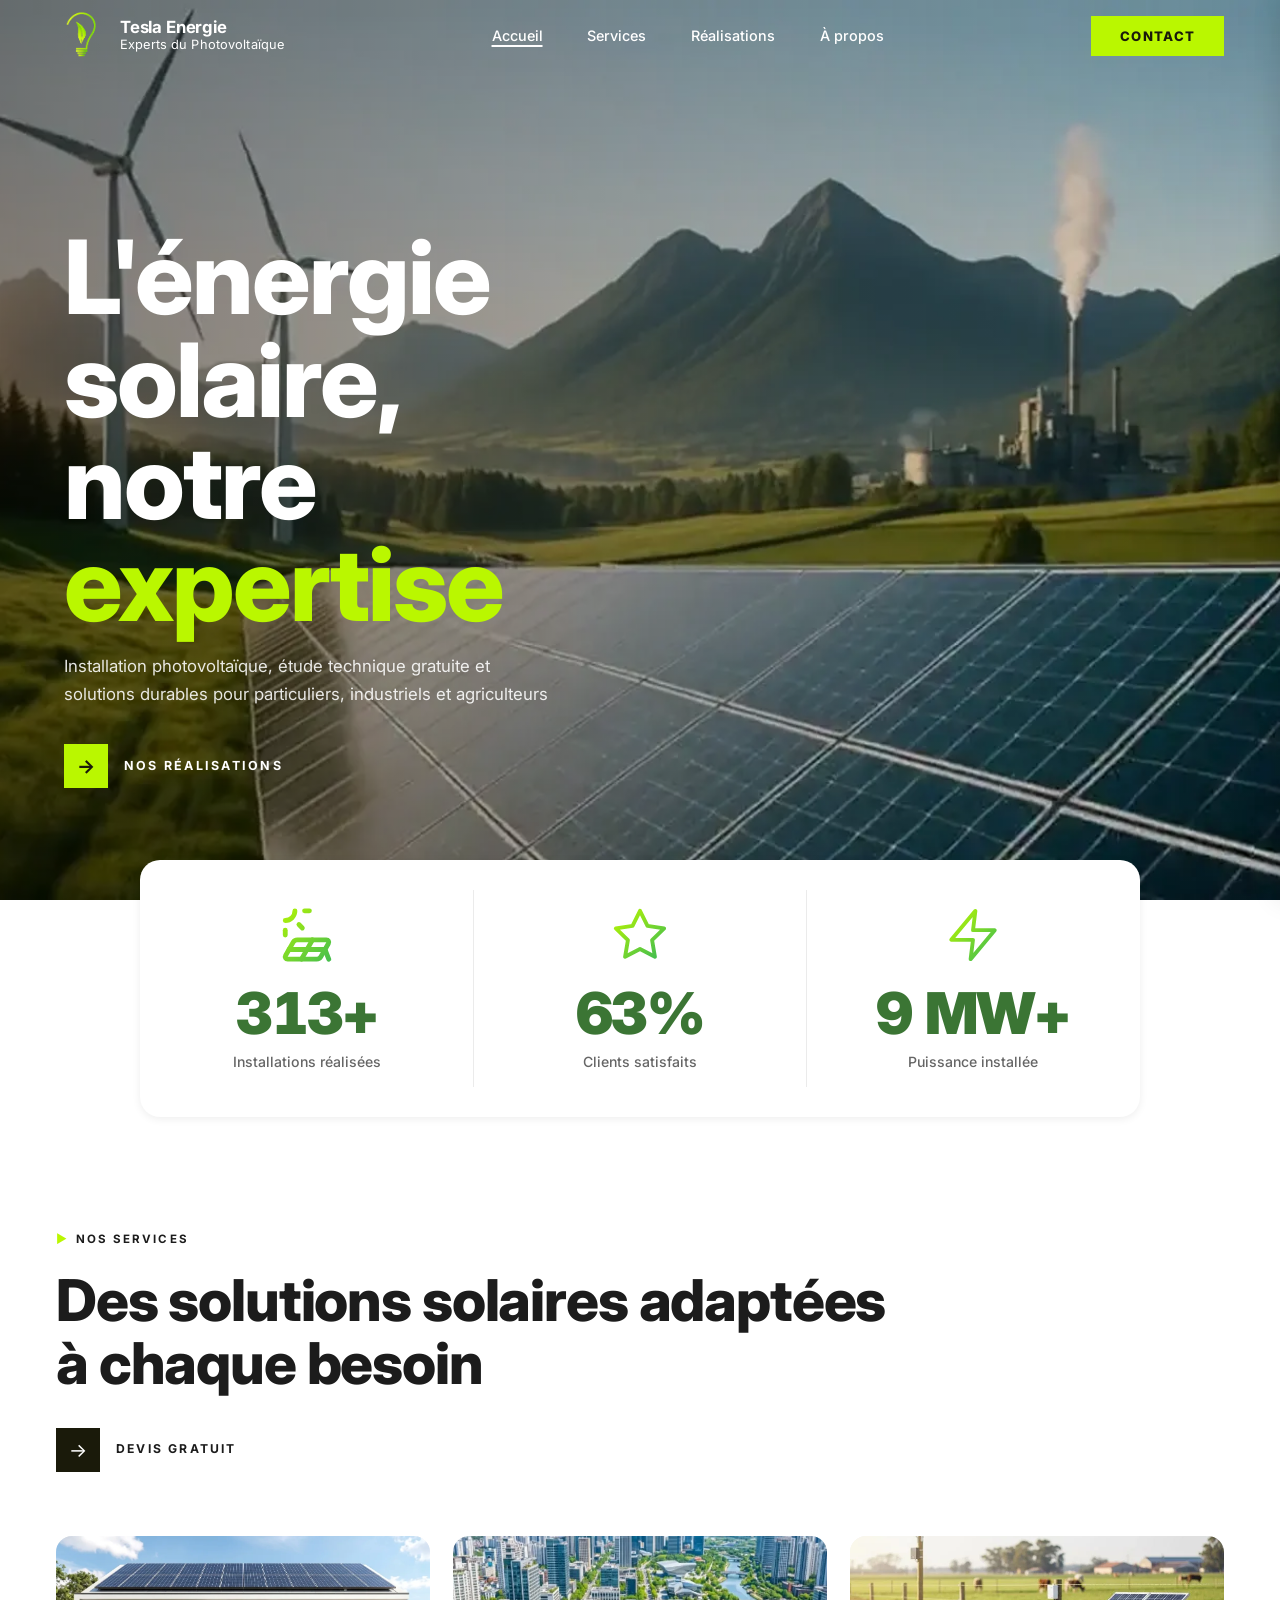
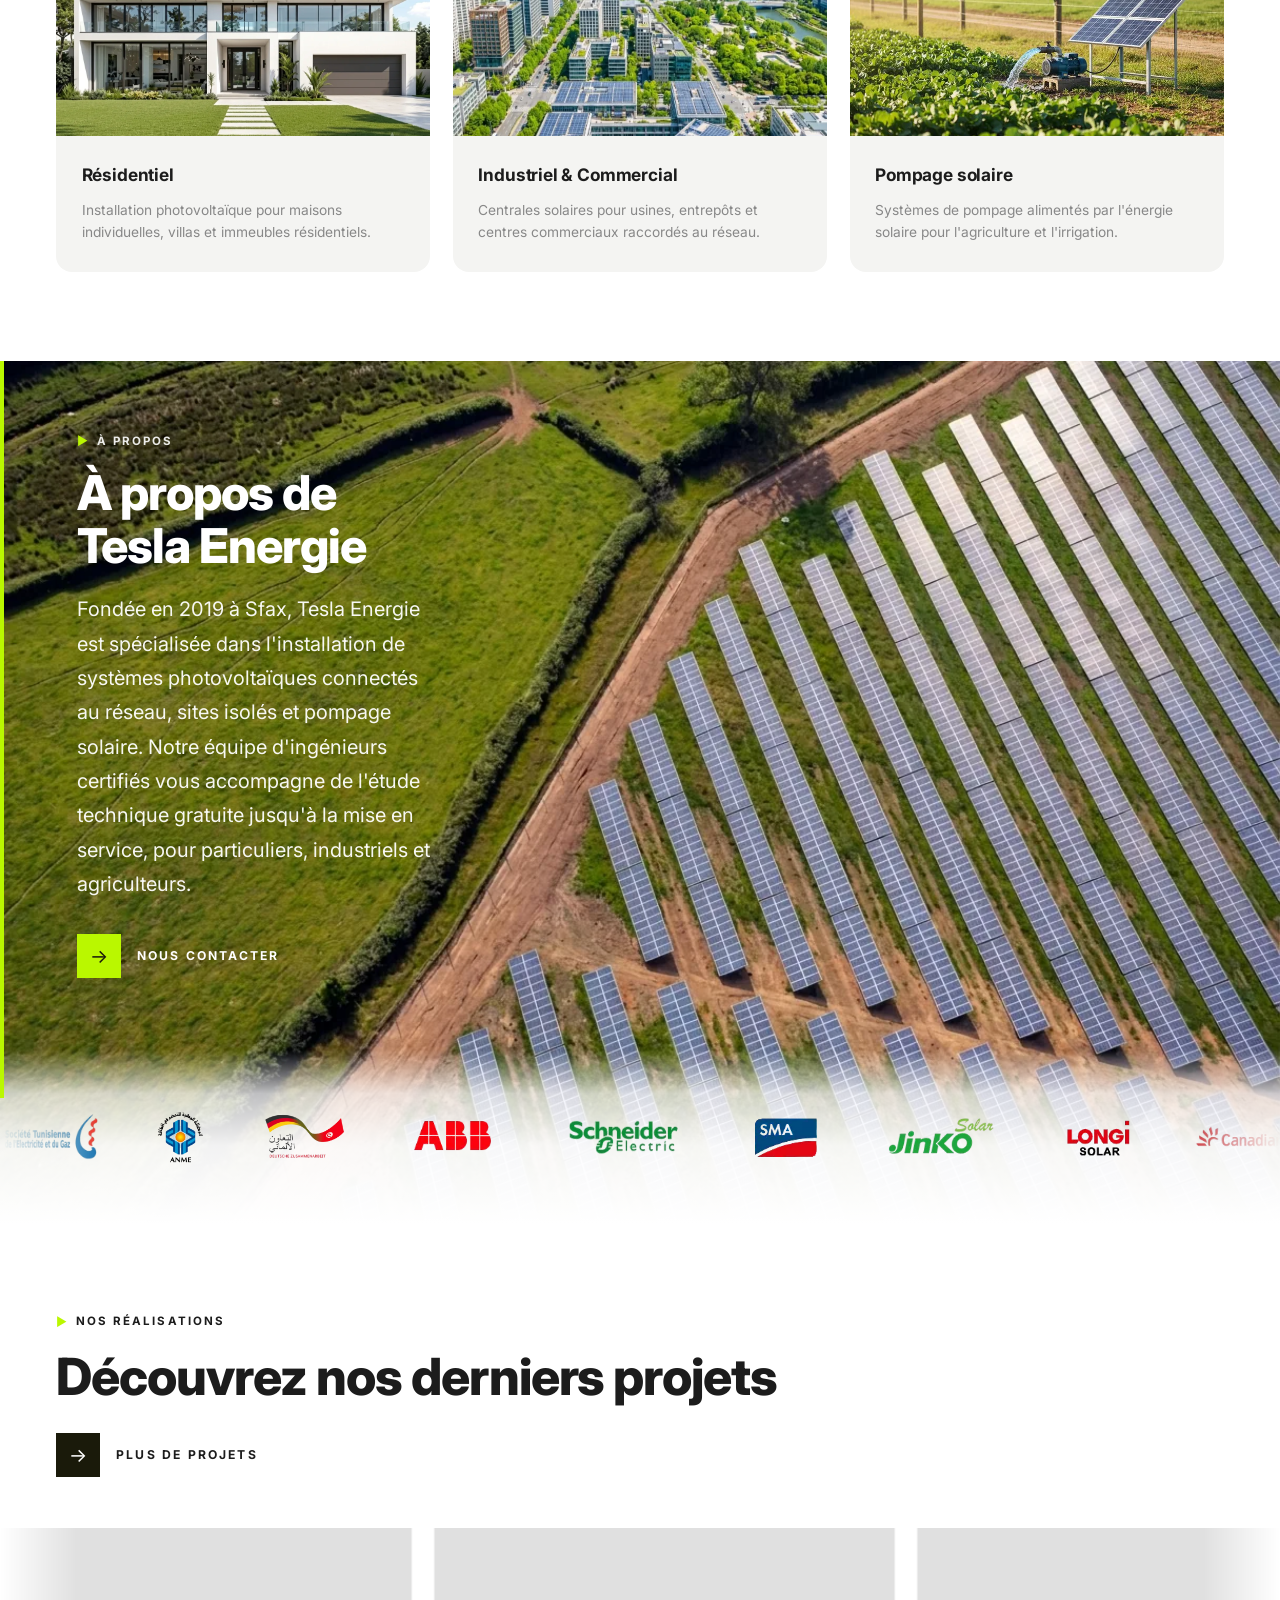
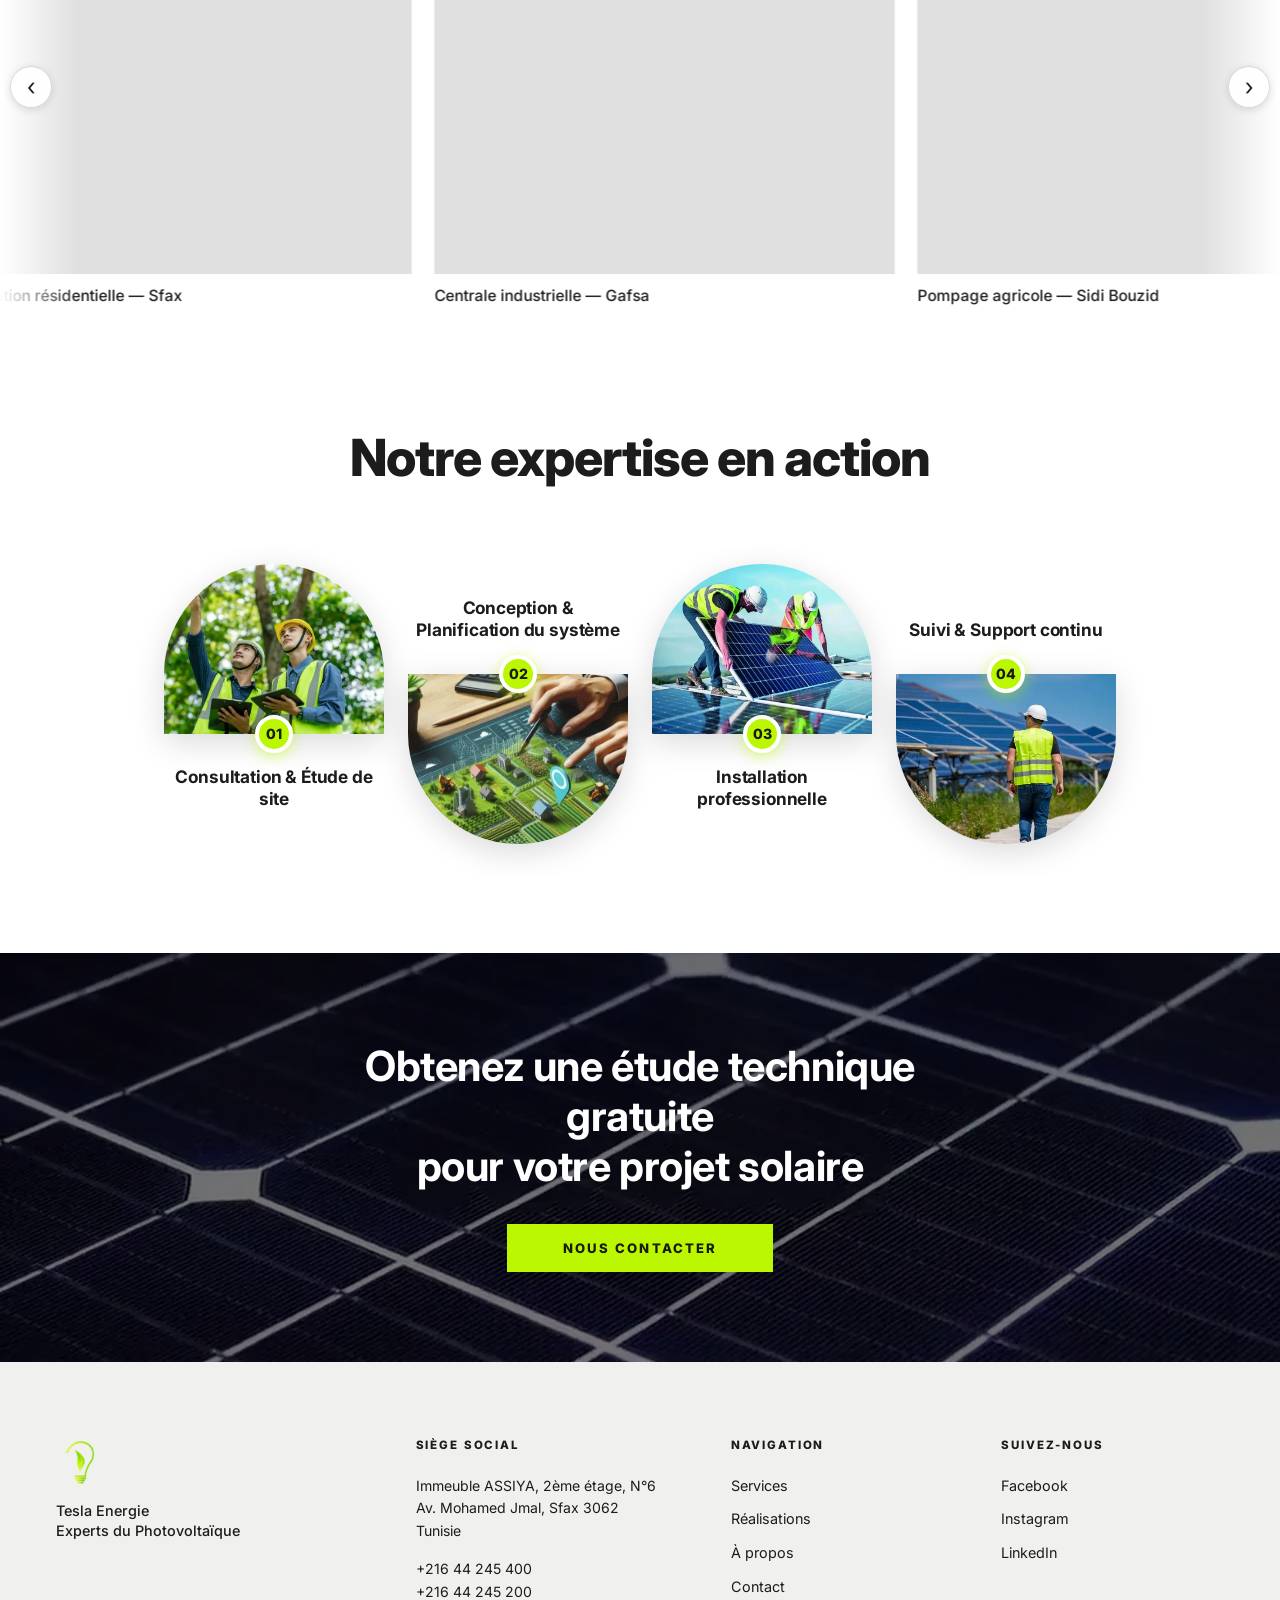
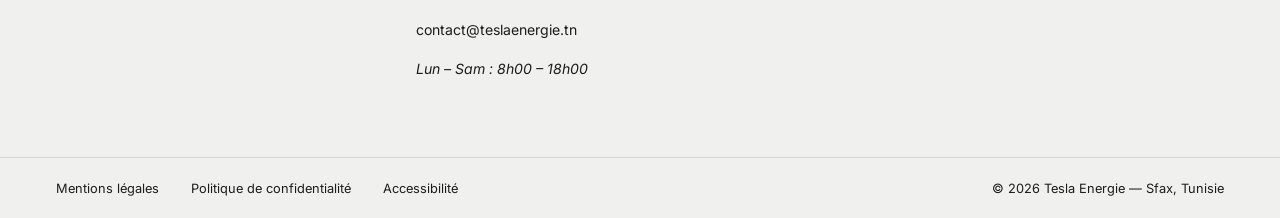
==== index.html @ e7cc09a0 "Fix mobile menu on iOS: replace body overflow hidden with body-freeze technique" ====
<!DOCTYPE html>
<html lang="fr">
<head>
  <meta charset="UTF-8" />
  <meta name="viewport" content="width=device-width, initial-scale=1.0" />
  <title>Tesla Energie — Les experts du Photovoltaïque à Sfax, Tunisie</title>
  <meta name="description" content="Tesla Energie, expert en installation de panneaux solaires photovoltaïques à Sfax, Tunisie. Solutions résidentielles, industrielles et agricoles. Étude technique gratuite." />
  <meta name="keywords" content="Tesla Energie, panneaux solaires, photovoltaïque, énergie solaire, Sfax, Tunisie, installation solaire, pompage solaire, énergie renouvelable" />
  <meta name="author" content="Tesla Energie" />
  <meta name="robots" content="index, follow" />
  <link rel="canonical" href="https://teslaenergie.netlify.app/" />
  <link rel="sitemap" type="application/xml" href="/sitemap.xml" />

  <!-- Open Graph (Facebook, LinkedIn) -->
  <meta property="og:title" content="Tesla Energie — Les experts du Photovoltaïque à Sfax, Tunisie" />
  <meta property="og:description" content="Installation de panneaux solaires photovoltaïques. Solutions résidentielles, industrielles et agricoles. Étude technique gratuite." />
  <meta property="og:type" content="website" />
  <meta property="og:url" content="https://teslaenergie.netlify.app/" />
  <meta property="og:image" content="https://teslaenergie.netlify.app/images-videos/og-image.jpg" />
  <meta property="og:image:type" content="image/jpeg" />
  <meta property="og:image:width" content="1424" />
  <meta property="og:image:height" content="752" />
  <meta property="og:image:alt" content="Tesla Energie — Expert en panneaux solaires à Sfax, Tunisie" />
  <meta property="og:locale" content="fr_TN" />
  <meta property="og:site_name" content="Tesla Energie" />

  <!-- Twitter Card -->
  <meta name="twitter:card" content="summary_large_image" />
  <meta name="twitter:title" content="Tesla Energie — Les experts du Photovoltaïque" />
  <meta name="twitter:description" content="Installation de panneaux solaires photovoltaïques à Sfax, Tunisie. Étude technique gratuite." />
  <meta name="twitter:image" content="https://teslaenergie.netlify.app/images-videos/og-image.jpg" />

  <link rel="icon" type="image/png" href="images-videos/favicon.png" />

  <!-- Schema.org JSON-LD — Local Business -->
  <script type="application/ld+json">
  {
    "@context": "https://schema.org",
    "@type": ["LocalBusiness", "Organization"],
    "name": "Tesla Energie",
    "description": "Expert en installation de systèmes photovoltaïques à Sfax, Tunisie. Solutions résidentielles, industrielles et agricoles.",
    "url": "https://teslaenergie.netlify.app/",
    "logo": "https://teslaenergie.netlify.app/images-videos/logo.png",
    "image": "https://teslaenergie.netlify.app/images-videos/og-image.jpg",
    "telephone": "+21644245400",
    "contactPoint": [
      {
        "@type": "ContactPoint",
        "telephone": "+21644245400",
        "contactType": "customer service"
      },
      {
        "@type": "ContactPoint",
        "telephone": "+21644245200",
        "contactType": "customer service"
      }
    ],
    "email": "contact@teslaenergie.tn",
    "foundingDate": "2019",
    "address": {
      "@type": "PostalAddress",
      "streetAddress": "Immeuble ASSIYA, 2ème étage, N°6, Av. Mohamed Jmal",
      "addressLocality": "Sfax",
      "postalCode": "3062",
      "addressCountry": "TN"
    },
    "geo": {
      "@type": "GeoCoordinates",
      "latitude": 34.7406,
      "longitude": 10.7603
    },
    "openingHoursSpecification": [
      {
        "@type": "OpeningHoursSpecification",
        "dayOfWeek": ["Monday","Tuesday","Wednesday","Thursday","Friday","Saturday"],
        "opens": "08:00",
        "closes": "18:00"
      }
    ],
    "sameAs": [
      "https://www.facebook.com/TESLASFAX",
      "https://www.instagram.com/tesla_energie/",
      "https://www.linkedin.com/company/tesla-energie/"
    ],
    "priceRange": "$$",
    "currenciesAccepted": "TND",
    "areaServed": {
      "@type": "Country",
      "name": "Tunisie"
    },
    "hasOfferCatalog": {
      "@type": "OfferCatalog",
      "name": "Services photovoltaïques",
      "itemListElement": [
        { "@type": "Offer", "itemOffered": { "@type": "Service", "name": "Installation résidentielle" } },
        { "@type": "Offer", "itemOffered": { "@type": "Service", "name": "Installation industrielle et commerciale" } },
        { "@type": "Offer", "itemOffered": { "@type": "Service", "name": "Pompage solaire" } }
      ]
    }
  }
  </script>
  <link rel="stylesheet" href="styles.css?v=7" />
  <link rel="preconnect" href="https://fonts.googleapis.com" />
  <link rel="preconnect" href="https://fonts.gstatic.com" crossorigin />
  <link rel="preload" as="style" href="https://fonts.googleapis.com/css2?family=Inter:wght@300;400;500;600;700;800;900&display=swap" onload="this.onload=null;this.rel='stylesheet'" />
  <noscript><link rel="stylesheet" href="https://fonts.googleapis.com/css2?family=Inter:wght@300;400;500;600;700;800;900&display=swap" /></noscript>
  <link rel="preload" as="image" href="images-videos/hero-poster-mobile.webp" type="image/webp" fetchpriority="high" media="(max-width: 767px)" />
  <link rel="preload" as="image" href="images-videos/hero-poster.webp" type="image/webp" fetchpriority="high" media="(min-width: 768px)" />
</head>
<body>

  <!-- ========== PRELOADER ========== -->
  <div id="preloader">
    <img src="images-videos/logo.webp" alt="Tesla Energie" class="preloader__logo" width="500" height="500" />
    <div class="preloader__bar">
      <div class="preloader__fill" id="preloaderFill"></div>
    </div>
    <p class="preloader__text">Chargement…</p>
  </div>

  <!-- ========== NAV ========== -->
  <nav class="nav" id="nav">
    <a href="#home" class="nav__logo">
      <img class="nav__logo-icon" src="images-videos/logo.webp" alt="Tesla Energie" width="52" height="52" data-critical fetchpriority="high" />
      <div class="nav__logo-text">
        <span class="nav__logo-name">Tesla Energie</span>
        <span class="nav__logo-sub">Experts du Photovoltaïque</span>
      </div>
    </a>

    <ul class="nav__links">
      <li><a href="#home"     class="nav__link nav__link--active">Accueil</a></li>
      <li><a href="#services" class="nav__link">Services</a></li>
      <li><a href="#projects" class="nav__link">Réalisations</a></li>
      <li><a href="#about"    class="nav__link">À propos</a></li>
    </ul>

    <div class="nav__actions">
      <a href="#contact" class="nav__cta">CONTACT</a>
      <button class="nav__hamburger" id="hamburger" aria-label="Menu">
        <span></span><span></span><span></span>
      </button>
    </div>
  </nav>

  <!-- Mobile overlay + menu -->
  <div class="mobile-overlay" id="mobileOverlay"></div>
  <div class="mobile-menu" id="mobileMenu">
    <button class="mobile-menu__close" id="menuClose">✕</button>
    <ul>
      <li><a href="#home"     class="close-menu">Accueil</a></li>
      <li><a href="#services" class="close-menu">Services</a></li>
      <li><a href="#projects" class="close-menu">Réalisations</a></li>
      <li><a href="#about"    class="close-menu">À propos</a></li>
      <li><a href="#contact"  class="close-menu">Contact</a></li>
    </ul>
  </div>

  <!-- ========== HERO ========== -->
  <section class="hero" id="home">
    <div class="hero__bg">
      <picture class="hero__poster">
        <source media="(max-width: 767px)" srcset="images-videos/hero-poster-mobile.webp" type="image/webp" />
        <img src="images-videos/hero-poster.webp"
             alt=""
             width="1280"
             height="854"
             fetchpriority="high"
             decoding="async"
             aria-hidden="true" />
      </picture>
      <video class="hero__video" autoplay muted loop playsinline preload="metadata" poster="images-videos/hero-poster.webp">
        <source src="images-videos/videoHeroSection.mp4" type="video/mp4">
      </video>
      <div class="hero__overlay"></div>
    </div>

    <div class="hero__content">
      <h1 class="hero__title">L'énergie solaire,<br>notre <span class="hero__word" aria-live="polite">expertise</span></h1>
      <p class="hero__subtitle">
        Installation photovoltaïque, étude technique gratuite et<br/>
        solutions durables pour particuliers, industriels et agriculteurs
      </p>
      <a href="#projects" class="hero__cta">
        <span class="hero__cta-arrow">→</span>
        <span class="hero__cta-text">NOS RÉALISATIONS</span>
      </a>
    </div>

  </section>

  <!-- ========== STATS ========== -->
  <section class="stats">
    <div class="stats__card">
      <div class="stats__item">
        <div class="stats__icon">
          <!-- Lucide: solar-panel (official) -->
          <svg width="58" height="58" viewBox="0 0 24 24" fill="none" stroke="url(#g-solar)" stroke-width="2" stroke-linecap="round" stroke-linejoin="round">
            <defs>
              <linearGradient id="g-solar" gradientUnits="userSpaceOnUse" x1="0" y1="0" x2="24" y2="24">
                <stop offset="0%" stop-color="#BAF700"/>
                <stop offset="100%" stop-color="#3cba54"/>
              </linearGradient>
            </defs>
            <path d="M11 2h2"/>
            <path d="m14.28 14-4.56 8"/>
            <path d="m21 22-1.558-4H4.558"/>
            <path d="M3 10v2"/>
            <path d="M6.245 15.04A2 2 0 0 1 8 14h12a1 1 0 0 1 .864 1.505l-3.11 5.457A2 2 0 0 1 16 22H4a1 1 0 0 1-.863-1.506z"/>
            <path d="M7 2a4 4 0 0 1-4 4"/>
            <path d="m8.66 7.66 1.41 1.41"/>
          </svg>
        </div>
        <span class="stats__number" data-target="500" data-suffix="+">0+</span>
        <span class="stats__label">Installations réalisées</span>
      </div>
      <div class="stats__divider"></div>
      <div class="stats__item">
        <div class="stats__icon">
          <!-- Lucide: star -->
          <svg width="58" height="58" viewBox="0 0 24 24" fill="none" stroke="url(#g-star)" stroke-width="1.6" stroke-linecap="round" stroke-linejoin="round">
            <defs>
              <linearGradient id="g-star" x1="0%" y1="0%" x2="100%" y2="100%">
                <stop offset="0%" stop-color="#BAF700"/>
                <stop offset="100%" stop-color="#3cba54"/>
              </linearGradient>
            </defs>
            <polygon points="12 2 15.09 8.26 22 9.27 17 14.14 18.18 21.02 12 17.77 5.82 21.02 7 14.14 2 9.27 8.91 8.26 12 2"/>
          </svg>
        </div>
        <span class="stats__number" data-target="100" data-suffix="%">0%</span>
        <span class="stats__label">Clients satisfaits</span>
      </div>
      <div class="stats__divider"></div>
      <div class="stats__item">
        <div class="stats__icon">
          <!-- Lucide: zap (lightning) -->
          <svg width="58" height="58" viewBox="0 0 24 24" fill="none" stroke="url(#g-zap)" stroke-width="1.6" stroke-linecap="round" stroke-linejoin="round">
            <defs>
              <linearGradient id="g-zap" x1="0%" y1="0%" x2="100%" y2="100%">
                <stop offset="0%" stop-color="#BAF700"/>
                <stop offset="100%" stop-color="#3cba54"/>
              </linearGradient>
            </defs>
            <polygon points="13 2 3 14 12 14 11 22 21 10 12 10 13 2"/>
          </svg>
        </div>
        <span class="stats__number" data-target="15" data-suffix=" MW+">0 MW+</span>
        <span class="stats__label">Puissance installée</span>
      </div>
    </div>
  </section>

  <!-- ========== SERVICES ========== -->
  <section class="services" id="services">
    <div class="services__header">
      <div class="services__tag" data-reveal>
        <span class="services__tag-arrow">&#9658;</span>
        <span>NOS SERVICES</span>
      </div>
      <h2 class="services__title" data-reveal style="--reveal-delay:120ms">Des solutions solaires adaptées<br/>à chaque besoin</h2>
      <a href="#contact" class="services__cta" data-reveal style="--reveal-delay:240ms">
        <span class="services__cta-arrow">→</span>
        <span class="services__cta-text">DEVIS GRATUIT</span>
      </a>
    </div>

    <div class="services__grid">

      <div class="service-card" data-reveal style="--reveal-delay:80ms">
        <div class="service-card__photo" style="background-image: url('images-videos/solar-solutions/R%C3%A9sidentiel.webp')"></div>
        <div class="service-card__body">
          <h3 class="service-card__name">Résidentiel</h3>
          <p class="service-card__desc">Installation photovoltaïque pour maisons individuelles, villas et immeubles résidentiels.</p>
        </div>
      </div>

      <div class="service-card" data-reveal style="--reveal-delay:200ms">
        <div class="service-card__photo" style="background-image: url('images-videos/solar-solutions/Industriel%20%26%20Commercial.webp')"></div>
        <div class="service-card__body">
          <h3 class="service-card__name">Industriel &amp; Commercial</h3>
          <p class="service-card__desc">Centrales solaires pour usines, entrepôts et centres commerciaux raccordés au réseau.</p>
        </div>
      </div>

      <div class="service-card" data-reveal style="--reveal-delay:320ms">
        <div class="service-card__photo" style="background-image: url('images-videos/solar-solutions/Pompage%20solaire.webp')"></div>
        <div class="service-card__body">
          <h3 class="service-card__name">Pompage solaire</h3>
          <p class="service-card__desc">Systèmes de pompage alimentés par l'énergie solaire pour l'agriculture et l'irrigation.</p>
        </div>
      </div>

    </div>
  </section>

  <!-- ========== ABOUT + PARTENAIRES (photo commune) ========== -->
  <div class="photo-backdrop">
  <section class="about" id="about">
    <div class="about__photo"></div>
    <div class="about__overlay"></div>
    <div class="about__bar"></div>

    <div class="about__content">
      <div class="about__tag" data-reveal="left">
        <span class="about__tag-arrow">&#9658;</span>
        <span>À PROPOS</span>
      </div>
      <h2 class="about__title" data-reveal="left" style="--reveal-delay:120ms">À propos de Tesla Energie</h2>
      <p class="about__text" data-reveal="left" style="--reveal-delay:230ms">
        Fondée en 2019 à Sfax, Tesla Energie est spécialisée dans l'installation
        de systèmes photovoltaïques connectés au réseau, sites isolés et pompage
        solaire. Notre équipe d'ingénieurs certifiés vous accompagne de l'étude
        technique gratuite jusqu'à la mise en service, pour particuliers,
        industriels et agriculteurs.
      </p>
      <a href="#contact" class="about__cta" data-reveal="left" style="--reveal-delay:350ms">
        <span class="about__cta-arrow">→</span>
        <span class="about__cta-text">NOUS CONTACTER</span>
      </a>
    </div>
  </section>

  <!-- ========== PARTENAIRES ========== -->
  <section class="clients">
<div class="clients__marquee">
      <div class="clients__track">
        <div class="client-logo"><img src="images-videos/logo-partenaires/steg-removebg-preview.webp"          width="516" height="269" alt="STEG"           loading="lazy" /></div>
        <div class="client-logo"><img src="images-videos/logo-partenaires/anme-removebg-preview.webp"          width="345" height="363" alt="ANME"           loading="lazy" /></div>
        <div class="client-logo"><img src="images-videos/logo-partenaires/giz-removebg-preview.webp"           width="645" height="387" alt="GIZ"            loading="lazy" /></div>
        <div class="client-logo"><img src="images-videos/logo-partenaires/abb-removebg-preview.webp"           width="143" height="73"  alt="ABB"            loading="lazy" /></div>
        <div class="client-logo"><img src="images-videos/logo-partenaires/schneider-removebg-preview.webp"     width="204" height="69"  alt="Schneider"      loading="lazy" /></div>
        <div class="client-logo"><img src="images-videos/logo-partenaires/sma-removebg-preview.webp"           width="110" height="76"  alt="SMA"            loading="lazy" /></div>
        <div class="client-logo"><img src="images-videos/logo-partenaires/jinko-removebg-preview.webp"         width="226" height="96"  alt="Jinko Solar"    loading="lazy" /></div>
        <div class="client-logo"><img src="images-videos/logo-partenaires/longi-removebg-preview.webp"         width="118" height="75"  alt="LONGi Solar"    loading="lazy" /></div>
        <div class="client-logo"><img src="images-videos/logo-partenaires/canadianSolar-removebg-preview.webp" width="332" height="75"  alt="Canadian Solar" loading="lazy" /></div>
        <div class="client-logo"><img src="images-videos/logo-partenaires/jaSolar-removebg-preview.webp"       width="670" height="372" alt="JA Solar"       loading="lazy" /></div>
        <div class="client-logo"><img src="images-videos/logo-partenaires/thinkpower-removebg-preview.webp"    width="152" height="92"  alt="Think Power"    loading="lazy" /></div>
        <div class="client-logo"><img src="images-videos/logo-partenaires/veichi-removebg-preview.webp"        width="197" height="62"  alt="Veichi"         loading="lazy" /></div>
        <div class="client-logo"><img src="images-videos/logo-partenaires/kbe-removebg-preview.webp"           width="240" height="152" alt="KBE"            loading="lazy" /></div>
        <div class="client-logo"><img src="images-videos/logo-partenaires/topcalbe-removebg-preview.webp"      width="266" height="91"  alt="Top Cable"      loading="lazy" /></div>
        <div class="client-logo"><img src="images-videos/logo-partenaires/enis-removebg-preview.webp"          width="800" height="206" alt="ENIS"           loading="lazy" /></div>
        <div class="client-logo"><img src="images-videos/logo-partenaires/assad-removebg-preview.webp"         width="429" height="71"  alt="Assad"          loading="lazy" /></div>
        <!-- duplicate for seamless loop -->
        <div class="client-logo" aria-hidden="true"><img src="images-videos/logo-partenaires/steg-removebg-preview.webp"          width="516" height="269" alt="" loading="lazy" /></div>
        <div class="client-logo" aria-hidden="true"><img src="images-videos/logo-partenaires/anme-removebg-preview.webp"          width="345" height="363" alt="" loading="lazy" /></div>
        <div class="client-logo" aria-hidden="true"><img src="images-videos/logo-partenaires/giz-removebg-preview.webp"           width="645" height="387" alt="" loading="lazy" /></div>
        <div class="client-logo" aria-hidden="true"><img src="images-videos/logo-partenaires/abb-removebg-preview.webp"           width="143" height="73"  alt="" loading="lazy" /></div>
        <div class="client-logo" aria-hidden="true"><img src="images-videos/logo-partenaires/schneider-removebg-preview.webp"     width="204" height="69"  alt="" loading="lazy" /></div>
        <div class="client-logo" aria-hidden="true"><img src="images-videos/logo-partenaires/sma-removebg-preview.webp"           width="110" height="76"  alt="" loading="lazy" /></div>
        <div class="client-logo" aria-hidden="true"><img src="images-videos/logo-partenaires/jinko-removebg-preview.webp"         width="226" height="96"  alt="" loading="lazy" /></div>
        <div class="client-logo" aria-hidden="true"><img src="images-videos/logo-partenaires/longi-removebg-preview.webp"         width="118" height="75"  alt="" loading="lazy" /></div>
        <div class="client-logo" aria-hidden="true"><img src="images-videos/logo-partenaires/canadianSolar-removebg-preview.webp" width="332" height="75"  alt="" loading="lazy" /></div>
        <div class="client-logo" aria-hidden="true"><img src="images-videos/logo-partenaires/jaSolar-removebg-preview.webp"       width="670" height="372" alt="" loading="lazy" /></div>
        <div class="client-logo" aria-hidden="true"><img src="images-videos/logo-partenaires/thinkpower-removebg-preview.webp"    width="152" height="92"  alt="" loading="lazy" /></div>
        <div class="client-logo" aria-hidden="true"><img src="images-videos/logo-partenaires/veichi-removebg-preview.webp"        width="197" height="62"  alt="" loading="lazy" /></div>
        <div class="client-logo" aria-hidden="true"><img src="images-videos/logo-partenaires/kbe-removebg-preview.webp"           width="240" height="152" alt="" loading="lazy" /></div>
        <div class="client-logo" aria-hidden="true"><img src="images-videos/logo-partenaires/topcalbe-removebg-preview.webp"      width="266" height="91"  alt="" loading="lazy" /></div>
        <div class="client-logo" aria-hidden="true"><img src="images-videos/logo-partenaires/enis-removebg-preview.webp"          width="800" height="206" alt="" loading="lazy" /></div>
        <div class="client-logo" aria-hidden="true"><img src="images-videos/logo-partenaires/assad-removebg-preview.webp"         width="429" height="71"  alt="" loading="lazy" /></div>
      </div>
    </div>
  </section>
  </div><!-- /.photo-backdrop -->

  <!-- ========== RÉALISATIONS ========== -->
  <section class="projects" id="projects">
    <div class="projects__header">
      <div class="projects__tag" data-reveal>
        <span class="projects__tag-arrow">&#9658;</span>
        <span>NOS RÉALISATIONS</span>
      </div>
      <h2 class="projects__title" data-reveal style="--reveal-delay:120ms">Découvrez nos derniers projets</h2>
      <a href="#contact" class="projects__cta" data-reveal style="--reveal-delay:240ms">
        <span class="projects__cta-arrow">→</span>
        <span class="projects__cta-text">PLUS DE PROJETS</span>
      </a>
    </div>

    <div class="projects__slider-wrap" data-reveal="scale" style="--reveal-delay:180ms">
      <button class="projects__nav projects__nav--prev" id="projPrev" aria-label="Précédent">&#8249;</button>

      <div class="projects__carousel-outer">
      <div class="projects__track" id="projTrack">

        <!-- ── Lot 1 : cartes originales ── -->
        <div class="project-card">
          <div class="project-card__img project-card__img--1">
            <div class="project-card__overlay">
              <h3 class="project-card__overlay-title">Installation résidentielle</h3>
              <p class="project-card__overlay-desc">Sfax — 15 kWc installés. Réduction de 80 % de la facture électrique annuelle.</p>
            </div>
          </div>
          <p class="project-card__name">Installation résidentielle — Sfax</p>
        </div>

        <div class="project-card">
          <div class="project-card__img project-card__img--2">
            <div class="project-card__overlay">
              <h3 class="project-card__overlay-title">Centrale industrielle</h3>
              <p class="project-card__overlay-desc">Gafsa — 200 kWc raccordés au réseau. Production annuelle de 320 MWh.</p>
            </div>
          </div>
          <p class="project-card__name">Centrale industrielle — Gafsa</p>
        </div>

        <div class="project-card">
          <div class="project-card__img project-card__img--3">
            <div class="project-card__overlay">
              <h3 class="project-card__overlay-title">Pompage agricole</h3>
              <p class="project-card__overlay-desc">Sidi Bouzid — 30 kWc off-grid alimentant 3 pompes sur 45 hectares de cultures.</p>
            </div>
          </div>
          <p class="project-card__name">Pompage agricole — Sidi Bouzid</p>
        </div>

        <div class="project-card">
          <div class="project-card__img project-card__img--4">
            <div class="project-card__overlay">
              <h3 class="project-card__overlay-title">Site isolé hors-réseau</h3>
              <p class="project-card__overlay-desc">Tataouine — 10 kWc + stockage 48 kWh. Électrification complète sans raccordement.</p>
            </div>
          </div>
          <p class="project-card__name">Site isolé hors-réseau — Tataouine</p>
        </div>

        <div class="project-card">
          <div class="project-card__img project-card__img--5">
            <div class="project-card__overlay">
              <h3 class="project-card__overlay-title">Parc solaire commercial</h3>
              <p class="project-card__overlay-desc">Sousse — 500 kWc en autoconsommation collective. Retour sur investissement en 5 ans.</p>
            </div>
          </div>
          <p class="project-card__name">Parc solaire commercial — Sousse</p>
        </div>

        <!-- ── Lot 2 : duplicatas pour boucle sans rupture ── -->
        <div class="project-card" aria-hidden="true">
          <div class="project-card__img project-card__img--1">
            <div class="project-card__overlay">
              <h3 class="project-card__overlay-title">Installation résidentielle</h3>
              <p class="project-card__overlay-desc">Sfax — 15 kWc installés. Réduction de 80 % de la facture électrique annuelle.</p>
            </div>
          </div>
          <p class="project-card__name">Installation résidentielle — Sfax</p>
        </div>

        <div class="project-card" aria-hidden="true">
          <div class="project-card__img project-card__img--2">
            <div class="project-card__overlay">
              <h3 class="project-card__overlay-title">Centrale industrielle</h3>
              <p class="project-card__overlay-desc">Gafsa — 200 kWc raccordés au réseau. Production annuelle de 320 MWh.</p>
            </div>
          </div>
          <p class="project-card__name">Centrale industrielle — Gafsa</p>
        </div>

        <div class="project-card" aria-hidden="true">
          <div class="project-card__img project-card__img--3">
            <div class="project-card__overlay">
              <h3 class="project-card__overlay-title">Pompage agricole</h3>
              <p class="project-card__overlay-desc">Sidi Bouzid — 30 kWc off-grid alimentant 3 pompes sur 45 hectares de cultures.</p>
            </div>
          </div>
          <p class="project-card__name">Pompage agricole — Sidi Bouzid</p>
        </div>

        <div class="project-card" aria-hidden="true">
          <div class="project-card__img project-card__img--4">
            <div class="project-card__overlay">
              <h3 class="project-card__overlay-title">Site isolé hors-réseau</h3>
              <p class="project-card__overlay-desc">Tataouine — 10 kWc + stockage 48 kWh. Électrification complète sans raccordement.</p>
            </div>
          </div>
          <p class="project-card__name">Site isolé hors-réseau — Tataouine</p>
        </div>

        <div class="project-card" aria-hidden="true">
          <div class="project-card__img project-card__img--5">
            <div class="project-card__overlay">
              <h3 class="project-card__overlay-title">Parc solaire commercial</h3>
              <p class="project-card__overlay-desc">Sousse — 500 kWc en autoconsommation collective. Retour sur investissement en 5 ans.</p>
            </div>
          </div>
          <p class="project-card__name">Parc solaire commercial — Sousse</p>
        </div>

      </div>
      </div><!-- /.projects__carousel-outer -->

      <button class="projects__nav projects__nav--next" id="projNext" aria-label="Suivant">&#8250;</button>
    </div><!-- /.projects__slider-wrap -->
  </section>

  <!-- ========== PROCESSUS ========== -->
  <section class="process">
    <div class="process__header">
      <h2 class="process__title" data-reveal>Notre expertise en action</h2>
    </div>

    <div class="process__grid">

      <!-- Étape 01 — image en haut -->
      <div class="process__item process__item--top" data-reveal="left" style="--reveal-delay:60ms">
        <div class="process__img-wrap">
          <div class="process__img process__img--s1"></div>
          <span class="process__num">01</span>
        </div>
        <div class="process__body">
          <h3 class="process__step-title">Consultation &amp; Étude de site</h3>
        </div>
      </div>

      <!-- Étape 02 — texte en haut, image en bas -->
      <div class="process__item process__item--bottom" data-reveal="right" style="--reveal-delay:180ms">
        <div class="process__body">
          <h3 class="process__step-title">Conception &amp; Planification du système</h3>
        </div>
        <div class="process__img-wrap">
          <div class="process__img process__img--s2"></div>
          <span class="process__num">02</span>
        </div>
      </div>

      <!-- Étape 03 — image en haut -->
      <div class="process__item process__item--top" data-reveal="left" style="--reveal-delay:300ms">
        <div class="process__img-wrap">
          <div class="process__img process__img--s3"></div>
          <span class="process__num">03</span>
        </div>
        <div class="process__body">
          <h3 class="process__step-title">Installation professionnelle</h3>
        </div>
      </div>

      <!-- Étape 04 — texte en haut, image en bas -->
      <div class="process__item process__item--bottom" data-reveal="right" style="--reveal-delay:420ms">
        <div class="process__body">
          <h3 class="process__step-title">Suivi &amp; Support continu</h3>
        </div>
        <div class="process__img-wrap">
          <div class="process__img process__img--s4"></div>
          <span class="process__num">04</span>
        </div>
      </div>

    </div>
  </section>

  <!-- ========== CTA BANNER ========== -->
  <section class="cta-banner" id="contact">

    <!-- Vidéo de fond -->
    <video class="cta-banner__video" autoplay muted loop playsinline preload="metadata" poster="images-videos/cta-poster.webp">
      <source src="images-videos/videoContactSection.mp4" type="video/mp4">
    </video>
    <div class="cta-banner__overlay"></div>

    <!-- État initial -->
    <div class="cta-banner__intro" id="ctaIntro">
      <h2 class="cta-banner__title" data-reveal style="--reveal-delay:80ms">Obtenez une étude technique gratuite<br/>pour votre projet solaire</h2>
      <button class="cta-banner__btn" id="ctaOpenForm" data-reveal style="--reveal-delay:260ms">NOUS CONTACTER</button>
    </div>

    <!-- Formulaire (masqué par défaut) -->
    <div class="cta-banner__form-wrap" id="ctaFormWrap">
      <h2 class="cta-banner__form-title">Envoyez-nous votre demande</h2>

      <form class="cta-form" id="ctaForm" novalidate>

        <div class="cta-form__field">
          <label for="cf-name">Nom complet *</label>
          <input type="text" id="cf-name" name="name" autocomplete="name" placeholder="Ahmed Ben Ali" required />
          <span class="cta-form__error" id="err-name" role="alert"></span>
        </div>

        <div class="cta-form__field">
          <label for="cf-phone">Téléphone *</label>
          <input type="tel" id="cf-phone" name="phone" autocomplete="tel" placeholder="+216 XX XXX XXX" required />
          <span class="cta-form__error" id="err-phone" role="alert"></span>
        </div>

        <div class="cta-form__field">
          <label for="cf-email">Email *</label>
          <input type="email" id="cf-email" name="email" autocomplete="email" placeholder="exemple@domaine.tn" required />
          <span class="cta-form__error" id="err-email" role="alert"></span>
        </div>

        <div class="cta-form__field">
          <label for="cf-type">Type de projet *</label>
          <div class="cta-form__select-wrap">
            <select id="cf-type" name="type" required>
              <option value="">— Sélectionnez —</option>
              <option value="residentiel">Résidentiel</option>
              <option value="industriel">Industriel &amp; Commercial</option>
              <option value="pompage">Pompage solaire</option>
              <option value="autre">Autre</option>
            </select>
            <svg class="cta-form__select-arrow" width="12" height="8" viewBox="0 0 12 8" fill="none" aria-hidden="true">
              <path d="M1 1l5 5 5-5" stroke="#1c1c1c" stroke-width="1.5" stroke-linecap="round"/>
            </svg>
          </div>
          <span class="cta-form__error" id="err-type" role="alert"></span>
        </div>

        <div class="cta-form__field cta-form__field--full">
          <label for="cf-message">Message</label>
          <textarea id="cf-message" name="message" rows="3" placeholder="Décrivez votre projet : surface disponible, consommation actuelle, objectifs…"></textarea>
        </div>

        <div class="cta-form__field cta-form__field--full cta-form__field--center">
          <button type="submit" class="cta-banner__btn cta-form__submit" id="cfSubmit">ENVOYER MA DEMANDE</button>
        </div>

      </form>

      <!-- Message de succès -->
      <div class="cta-form__success" id="ctaSuccess" hidden>
        <div class="cta-form__success-icon">
          <svg width="28" height="28" viewBox="0 0 28 28" fill="none" aria-hidden="true">
            <path d="M5 14l6 6L23 8" stroke="#BAF700" stroke-width="2.5" stroke-linecap="round" stroke-linejoin="round"/>
          </svg>
        </div>
        <h3 class="cta-form__success-title">Demande envoyée !</h3>
        <p class="cta-form__success-text">Notre équipe vous contactera dans les <strong>24 heures</strong>.</p>
      </div>

    </div>

  </section>

  <!-- ========== FOOTER ========== -->
  <footer class="footer">
    <div class="footer__main">

      <!-- Col 1: Brand -->
      <div class="footer__brand">
        <img class="footer__logo-icon" src="images-videos/logo.webp" alt="Tesla Energie" width="50" height="50" loading="lazy" />
        <p class="footer__brand-name">Tesla Energie<br/>Experts du Photovoltaïque</p>
      </div>

      <!-- Col 2: Siège social -->
      <div class="footer__col">
        <h3 class="footer__col-title">SIÈGE SOCIAL</h3>
        <p>Immeuble ASSIYA, 2ème étage, N°6<br/>Av. Mohamed Jmal, Sfax 3062<br/>Tunisie</p>
        <p>+216 44 245 400<br/>+216 44 245 200</p>
        <p>contact@teslaenergie.tn</p>
        <p class="footer__hours">Lun – Sam : 8h00 – 18h00</p>
      </div>

      <!-- Col 3: Navigation -->
      <div class="footer__col">
        <h3 class="footer__col-title">NAVIGATION</h3>
        <ul>
          <li><a href="#services">Services</a></li>
          <li><a href="#projects">Réalisations</a></li>
          <li><a href="#about">À propos</a></li>
          <li><a href="#contact">Contact</a></li>
        </ul>
      </div>

      <!-- Col 4: Suivez-nous -->
      <div class="footer__col">
        <h3 class="footer__col-title">SUIVEZ-NOUS</h3>
        <ul>
          <li><a href="https://www.facebook.com/TESLASFAX" target="_blank" rel="noopener">Facebook</a></li>
          <li><a href="https://www.instagram.com/tesla_energie/" target="_blank" rel="noopener">Instagram</a></li>
          <li><a href="https://www.linkedin.com/company/tesla-energie/" target="_blank" rel="noopener">LinkedIn</a></li>
        </ul>
      </div>

    </div>

    <!-- Bottom bar -->
    <div class="footer__bottom">
      <div class="footer__legal">
        <a href="mentions-legales.html">Mentions légales</a>
        <a href="politique-confidentialite.html">Politique de confidentialité</a>
        <a href="accessibilite.html">Accessibilité</a>
      </div>
      <p class="footer__copy">© 2026 Tesla Energie — Sfax, Tunisie</p>
    </div>
  </footer>

  <button id="scrollTop" aria-label="Retour en haut"></button>
  <script src="script.js?v=3"></script>
</body>
</html>
---- styles.css ----
/* ===== PRELOADER ===== */
#preloader {
  position: fixed;
  inset: 0;
  background: #0d1a0c;
  display: flex;
  flex-direction: column;
  align-items: center;
  justify-content: center;
  gap: 1.8rem;
  z-index: 99999;
  transition: opacity .7s ease, visibility .7s ease;
}
#preloader.hidden {
  opacity: 0;
  visibility: hidden;
  pointer-events: none;
}
.preloader__logo {
  width: 90px;
  animation: preloader-pulse 1.6s ease-in-out infinite;
}
@keyframes preloader-pulse {
  0%, 100% { opacity: 1; transform: scale(1); }
  50%       { opacity: .6; transform: scale(.93); }
}
.preloader__bar {
  width: 180px;
  height: 3px;
  background: rgba(255,255,255,.12);
  border-radius: 99px;
  overflow: hidden;
}
.preloader__fill {
  height: 100%;
  width: 100%;
  transform: scaleX(0);
  transform-origin: left center;
  background: var(--yellow);
  border-radius: 99px;
  transition: transform .25s ease;
}
.preloader__text {
  font-size: .75rem;
  font-weight: 500;
  letter-spacing: .12em;
  color: rgba(255,255,255,.4);
  text-transform: uppercase;
}

/* ===== RESET ===== */
*, *::before, *::after { box-sizing: border-box; margin: 0; padding: 0; }
img { max-width: 100%; height: auto; }

:root {
  --yellow:    #BAF700;
  --dark:      #1a1a0a;
  --text:      #1c1c1c;
  --text-mid:  #444444;
  --white:     #ffffff;
  --nav-h:     70px;
  --font:      'Inter', sans-serif;
}

html { scroll-behavior: smooth; }
body { font-family: var(--font); color: var(--text); overflow-x: hidden; }
a { text-decoration: none; color: inherit; }
ul { list-style: none; }
button { cursor: pointer; border: none; background: none; font-family: inherit; }

/* ===== NAV ===== */
.nav {
  position: fixed;
  top: 0; left: 0; right: 0;
  z-index: 100;
  height: var(--nav-h);
  background: transparent;
  border-bottom: 1px solid transparent;
  display: flex;
  align-items: center;
  justify-content: space-between;
  padding: 0 clamp(1.5rem, 5vw, 3.5rem);
  transition: background .35s ease, border-color .35s ease;
}

.nav--scrolled {
  background: var(--white);
  border-bottom-color: rgba(0,0,0,.06);
}

.nav:not(.nav--scrolled) .nav__link,
.nav:not(.nav--scrolled) .nav__logo-name,
.nav:not(.nav--scrolled) .nav__logo-sub {
  color: var(--white);
}
.nav:not(.nav--scrolled) .nav__hamburger span {
  background: var(--white);
}

/* Logo */
.nav__logo {
  display: flex;
  align-items: center;
  gap: .75rem;
}
.nav__logo-icon { flex-shrink: 0; }
.nav__logo-text {
  display: flex;
  flex-direction: column;
  line-height: 1.2;
}
.nav__logo-name {
  font-size: 1.05rem;
  font-weight: 700;
  color: var(--text);
  letter-spacing: -.01em;
  transition: color .35s ease;
}
.nav__logo-sub {
  font-size: .8rem;
  font-weight: 400;
  color: var(--text-mid);
  letter-spacing: .01em;
  transition: color .35s ease;
}

/* Nav links */
.nav__links {
  display: flex;
  align-items: center;
  gap: 2.8rem;
}
.nav__link {
  font-size: .9rem;
  font-weight: 500;
  color: var(--text);
  transition: color .35s ease;
  position: relative;
}
.nav__link:hover { color: #555; }
.nav__link--active {
  text-decoration: underline;
  text-decoration-thickness: 1.5px;
  text-underline-offset: 4px;
}

/* Nav CTA */
.nav__cta {
  background: var(--yellow);
  color: var(--dark);
  font-size: .82rem;
  font-weight: 800;
  letter-spacing: .1em;
  padding: .75rem 1.8rem;
  transition: background .2s, transform .2s;
}
.nav__cta:hover { background: #A7DE00; transform: translateY(-1px); }

/* Hamburger */
.nav__hamburger {
  display: none;
  flex-direction: column;
  gap: 5px;
  width: 44px; height: 44px;
  justify-content: center;
  align-items: center;
}
.nav__hamburger span {
  display: block; height: 2px;
  background: var(--text); border-radius: 2px;
  transition: .3s;
}
.nav__hamburger.open span:nth-child(1) { transform: translateY(7px) rotate(45deg); }
.nav__hamburger.open span:nth-child(2) { opacity: 0; }
.nav__hamburger.open span:nth-child(3) { transform: translateY(-7px) rotate(-45deg); }

/* Mobile menu */
.mobile-overlay {
  position: fixed; inset: 0;
  background: rgba(0,0,0,.5);
  z-index: 200;
  opacity: 0; pointer-events: none;
  transition: opacity .3s;
}
.mobile-overlay.visible { opacity: 1; pointer-events: all; }

.mobile-menu {
  position: fixed;
  top: 0; right: 0;
  width: min(300px, 80vw); height: 100vh;
  background: var(--white);
  z-index: 201;
  padding: 5rem 2rem 2rem;
  transform: translateX(100%);
  transition: transform .3s cubic-bezier(.4,0,.2,1);
  box-shadow: -4px 0 24px rgba(0,0,0,.1);
}
.mobile-menu.open { transform: translateX(0); }
.mobile-menu__close {
  position: absolute; top: 1.2rem; right: 1.2rem;
  font-size: 1.3rem; color: var(--text); opacity: .6;
}
.mobile-menu ul { display: flex; flex-direction: column; gap: 1.4rem; }
.mobile-menu li a {
  font-size: 1.1rem; font-weight: 600;
  color: var(--text); transition: color .2s;
}
.mobile-menu li a:hover { color: #888; }

/* ===== HERO ===== */
.hero {
  position: relative;
  height: 100vh;
  min-height: 560px;
  overflow: hidden;
  display: flex;
  align-items: flex-end;
  padding-top: var(--nav-h);
  padding-bottom: 7rem;
}

.hero__video {
  position: absolute;
  inset: 0;
  width: 100%;
  height: 100%;
  object-fit: cover;
}

.hero__poster {
  position: absolute;
  inset: 0;
  width: 100%;
  height: 100%;
}
.hero__poster img {
  width: 100%;
  height: 100%;
  object-fit: cover;
}

/* Dark overlay */
.hero__overlay {
  position: absolute;
  inset: 0;
  background: linear-gradient(
    to right,
    rgba(0,0,0,.48) 0%,
    rgba(0,0,0,.28) 55%,
    rgba(0,0,0,.12) 100%
  );
}

/* Hero text content */
.hero__content {
  position: relative;
  z-index: 2;
  padding: 0 clamp(1.5rem, 5vw, 4rem) 0;
  max-width: 700px;
}

.hero__title {
  font-size: clamp(3.2rem, 8vw, 7.5rem);
  font-weight: 800;
  color: var(--white);
  line-height: 1.0;
  letter-spacing: -.02em;
  margin-bottom: 1.1rem;
}

@keyframes heroWord {
  0%        { opacity: 0; transform: translateY(14px); }
  14%, 86%  { opacity: 1; transform: translateY(0);    }
  100%      { opacity: 0; transform: translateY(-14px); }
}

.hero__word {
  display: inline-block;
  color: var(--yellow);
  animation: heroWord 2.8s ease-in-out infinite;
  will-change: opacity, transform;
}

.hero__subtitle {
  font-size: clamp(.9rem, 1.8vw, 1.05rem);
  font-weight: 400;
  color: rgba(255,255,255,.88);
  line-height: 1.65;
  margin-bottom: 2.2rem;
}

/* CTA button */
.hero__cta {
  display: inline-flex;
  align-items: center;
  gap: 1rem;
}
.hero__cta-arrow {
  width: 44px; height: 44px;
  background: var(--yellow);
  color: var(--dark);
  display: flex;
  align-items: center;
  justify-content: center;
  font-size: 1.2rem;
  font-weight: 700;
  line-height: 0;
  flex-shrink: 0;
  transition: background .2s, transform .2s;
}
.hero__cta:hover .hero__cta-arrow { background: #A7DE00; transform: scale(1.08); }
.hero__cta-text {
  font-size: .78rem;
  font-weight: 700;
  letter-spacing: .18em;
  color: var(--white);
  text-transform: uppercase;
  line-height: 1;
  align-self: center;
}
.hero__cta:hover .hero__cta-text { letter-spacing: .22em; }



/* ===== STATS ===== */
.stats {
  background: transparent;
  padding: 0 clamp(1.5rem, 5vw, 3.5rem) clamp(3rem, 5vw, 4rem);
  margin-top: -2.5rem;
  position: relative;
  z-index: 5;
}

/* Carte flottante — animation entrée */
.stats__card {
  display: flex;
  align-items: stretch;
  max-width: 1000px;
  margin: 0 auto;
  background: #ffffff;
  border-radius: 20px;
  box-shadow: 0 2px 8px rgba(0,0,0,.07);
  border: 1px solid rgba(255,255,255,.6);
  overflow: hidden;
  position: relative;
  opacity: 0;
  transform: translateY(50px);
  transition: opacity .85s cubic-bezier(.22,1,.36,1), transform .85s cubic-bezier(.22,1,.36,1), box-shadow .3s ease;
}

.stats.is-visible .stats__card {
  opacity: 1;
  transform: translateY(0);
}
.stats__card:hover {
  transform: translateY(-6px);
  box-shadow: 6px 10px 18px -8px rgba(186,247,0,.6);
  transition: transform .3s ease, box-shadow .3s ease;
}

.stats__item {
  flex: 1;
  display: flex;
  flex-direction: column;
  align-items: center;
  text-align: center;
  padding: 2.8rem 2rem;
  gap: .6rem;
}

.stats__icon {
  display: flex;
  align-items: center;
  justify-content: center;
  margin-bottom: .7rem;
  transition: transform .3s ease;
}

.stats__item:hover .stats__icon,
.stats__item:hover .stats__number,
.stats__item:hover .stats__label {
  transform: scale(1.25);
}

.stats__divider {
  width: 1px;
  background: rgba(0,0,0,.08);
  flex-shrink: 0;
  align-self: stretch;
  margin: 1.8rem 0;
}

.stats__number {
  font-size: clamp(2.6rem, 4.5vw, 4rem);
  font-weight: 900;
  transition: transform .3s ease;
  color: #3B7534;
  line-height: 1;
  letter-spacing: -.03em;
  font-variant-numeric: tabular-nums;
  white-space: nowrap;
}

.stats__label {
  font-size: clamp(.82rem, 1.1vw, .95rem);
  color: #666;
  font-weight: 500;
  line-height: 1.4;
  transition: transform .3s ease;
}

@media (max-width: 640px) {
  .stats { margin-top: -2rem; }
  .stats__card { flex-direction: row; overflow-x: auto; }
  .stats__divider { width: 1px; height: auto; align-self: stretch; margin: 1rem 0; }
  .stats__item { padding: 1.2rem .8rem; flex: 1 0 0; min-width: 0; }
  .stats__icon svg { width: 36px; height: 36px; }
  .stats__number { font-size: clamp(1.4rem, 5vw, 2rem); }
  .stats__label { font-size: clamp(.65rem, 2.5vw, .8rem); }
}

/* ===== SERVICES ===== */
.services {
  background: var(--white);
  padding: clamp(2rem, 4vw, 3.5rem) clamp(1.5rem, 5vw, 3.5rem) clamp(3.5rem, 7vw, 6rem);
}

/* Header block: tag + title + CTA */
.services__header {
  margin-bottom: clamp(2.5rem, 5vw, 4rem);
}

/* Tag line: ► OUR SERVICES */
.services__tag {
  display: flex;
  align-items: center;
  gap: .55rem;
  margin-bottom: 1.4rem;
}
.services__tag-arrow {
  color: var(--yellow);
  font-size: .75rem;
  line-height: 1;
}
.services__tag span:last-child {
  font-size: .72rem;
  font-weight: 700;
  letter-spacing: .18em;
  text-transform: uppercase;
  color: var(--text);
}

/* Big title */
.services__title {
  font-size: clamp(2rem, 4.5vw, 3.6rem);
  font-weight: 800;
  color: var(--text);
  line-height: 1.1;
  letter-spacing: -.02em;
  margin-bottom: 2rem;
  max-width: 900px;
}

/* Learn More CTA — dark square + text */
.services__cta {
  display: inline-flex;
  align-items: center;
  gap: 1rem;
}
.services__cta-arrow {
  width: 44px; height: 44px;
  background: var(--dark);
  color: var(--white);
  display: flex;
  align-items: center;
  justify-content: center;
  font-size: 1.2rem;
  font-weight: 400;
  line-height: 0;
  flex-shrink: 0;
  transition: background .2s, transform .2s;
}
.services__cta:hover .services__cta-arrow {
  background: #333;
  transform: scale(1.08);
}
.services__cta-text {
  font-size: .76rem;
  font-weight: 700;
  letter-spacing: .18em;
  text-transform: uppercase;
  color: var(--text);
  line-height: 1;
  align-self: center;
}
.services__cta:hover .services__cta-text { letter-spacing: .22em; }

/* Grid */
.services__grid {
  display: grid;
  grid-template-columns: repeat(3, 1fr);
  gap: 1.4rem;
  overflow: visible;
}

/* Card — fond gris clair, coins arrondis */
.service-card {
  background: #f4f4f2;
  border-radius: 16px;
  display: flex;
  flex-direction: column;
  position: relative;
  transition: transform .3s ease, box-shadow .3s ease;
}
.services__grid:hover .service-card {
  transform: scale(0.98) !important;
  transition: transform .3s ease, box-shadow .3s ease !important;
}
.services__grid .service-card:hover {
  transform: scale(1.08) !important;
  box-shadow: 0 16px 40px rgba(0,0,0,.13);
  z-index: 2;
  transition: transform .3s ease, box-shadow .3s ease !important;
}

/* Photo en tête de carte */
.service-card__photo {
  width: 100%;
  height: 200px;
  background-size: cover;
  background-position: center;
  flex-shrink: 0;
  border-radius: 16px 16px 0 0;
}

/* Corps de la carte */
.service-card__body {
  padding: 1.8rem 1.6rem;
  display: flex;
  flex-direction: column;
  gap: 1rem;
  flex: 1;
}

/* Card name */
.service-card__name {
  font-size: 1.08rem;
  font-weight: 700;
  color: var(--text);
  letter-spacing: -.01em;
  line-height: 1.25;
}

/* Card desc */
.service-card__desc {
  font-size: .86rem;
  color: #888;
  font-weight: 400;
  line-height: 1.6;
  margin-top: -.2rem;
}

/* ===== PHOTO BACKDROP (about + clients) ===== */
.photo-backdrop {
  background: url('images-videos/about_us_section.webp') center/cover no-repeat;
  position: relative;
}

/* ===== ABOUT ===== */
.about {
  position: relative;
  min-height: 75vh;
  display: flex;
  align-items: center;
}

/* Background photo (handled by .photo-backdrop) */
.about__photo {
  display: none;
}

/* Dark gradient overlay — removed */
.about__overlay {
  display: none;
}

/* Thin left accent bar — s'étend dans le 1er quart de la section logos */
.about__bar {
  position: absolute;
  top: 0; left: 0;
  width: 4px;
  height: calc(100% + 3rem);
  background: var(--yellow);
  z-index: 2;
}

/* Content block */
.about__content {
  position: relative;
  z-index: 3;
  padding: clamp(3rem, 8vh, 6rem) clamp(2rem, 6vw, 5rem);
  max-width: 520px;
}

/* Tag */
.about__tag {
  display: flex;
  align-items: center;
  gap: .55rem;
  margin-bottom: 1.2rem;
}
.about__tag-arrow {
  color: var(--yellow);
  font-size: .75rem;
}
.about__tag span:last-child {
  font-size: .72rem;
  font-weight: 700;
  letter-spacing: .18em;
  text-transform: uppercase;
  color: rgba(255,255,255,.9);
}

/* Title */
.about__title {
  font-size: clamp(1.9rem, 3.8vw, 3rem);
  font-weight: 800;
  color: var(--white);
  line-height: 1.1;
  letter-spacing: -.02em;
  margin-bottom: 1.2rem;
}

/* Body text */
.about__text {
  font-size: 1.25rem;
  color: rgba(255,255,255,.95);
  line-height: 1.72;
  margin-bottom: 2rem;
  max-width: 48ch;
}

/* CTA button — yellow square arrow + text */
.about__cta {
  display: inline-flex;
  align-items: center;
  gap: 1rem;
}
.about__cta-arrow {
  width: 44px; height: 44px;
  background: var(--yellow);
  color: var(--dark);
  display: flex;
  align-items: center;
  justify-content: center;
  font-size: 1.2rem;
  line-height: 0;
  flex-shrink: 0;
  transition: background .2s, transform .2s;
}
.about__cta:hover .about__cta-arrow {
  background: #A7DE00;
  transform: scale(1.08);
}
.about__cta-text {
  font-size: .76rem;
  font-weight: 700;
  letter-spacing: .18em;
  text-transform: uppercase;
  color: var(--white);
  line-height: 1;
  align-self: center;
}
.about__cta:hover .about__cta-text { letter-spacing: .22em; }

/* ===== PROCESS ===== */
.process {
  background: var(--white);
  padding: clamp(1.5rem, 2.5vw, 2.5rem) clamp(1.5rem, 5vw, 3.5rem);
  overflow-x: hidden;
}

.process__header {
  text-align: center;
  margin-bottom: clamp(3rem, 6vw, 5rem);
}

.process__tag {
  display: inline-flex;
  align-items: center;
  gap: .55rem;
  margin-bottom: 1.2rem;
}
.process__tag-arrow { color: var(--yellow); font-size: .75rem; }
.process__tag span:last-child {
  font-size: .72rem;
  font-weight: 700;
  letter-spacing: .18em;
  text-transform: uppercase;
  color: var(--text);
}

.process__title {
  font-size: clamp(2rem, 4.5vw, 3.2rem);
  font-weight: 800;
  color: var(--text);
  letter-spacing: -.02em;
  line-height: 1.15;
}

/* 4 colonnes — stretch pour que tous les items aient la même hauteur */
.process__grid {
  display: grid;
  grid-template-columns: repeat(4, 220px);
  gap: 1.5rem;
  max-width: 1300px;
  margin: 0 auto;
  align-items: stretch;
  justify-content: center;
}

.process__item {
  display: flex;
  flex-direction: column;
  align-items: center;
  text-align: center;
  min-height: 280px;
  width: 100%;
}

/* Items 01 & 03 : cercle en haut, texte en bas */
.process__item--top .process__body {
  margin-top: 2rem;
}

/* Items 02 & 04 : titre poussé vers la photo, photo en bas */
.process__item--bottom .process__body {
  margin-top: auto;
}
.process__item--bottom .process__img-wrap {
  margin-top: 2rem;
}

/* Conteneur cercle */
.process__img-wrap {
  position: relative;
  width: min(100%, 220px);
  height: 170px;
  flex-shrink: 0;
}

/* Image en forme d'arche */
.process__img {
  width: 100%;
  height: 100%;
  background-size: cover;
  background-position: center;
  box-shadow: 0 8px 32px rgba(0,0,0,.15);
  transition: transform .4s ease, box-shadow .4s ease;
}
.process__item:hover .process__img {
  transform: scale(1.04);
  box-shadow: 0 14px 42px rgba(0,0,0,.22);
}

/* Items 01 & 03 : arche haut arrondi, bas plat — rayon 152px */
.process__item--top .process__img {
  border-radius: 110px 110px 0 0 / 110px 110px 0 0;
}

/* Items 02 & 04 : plat en haut, arche bas arrondi — symétrique */
.process__item--bottom .process__img {
  border-radius: 0 0 110px 110px / 0 0 110px 110px;
}

/* Photos */
.process__img--s1 { background-image: url('images-videos/Notre%20expertise%20en%20action/Consultation%20%26%20%C3%89tude%20de%20site.webp'); }
.process__img--s2 { background-image: url('images-videos/Notre%20expertise%20en%20action/Conception%20%26%20Planification%20du%20syst%C3%A8me.webp'); }
.process__img--s3 { background-image: url('images-videos/Notre%20expertise%20en%20action/Installation%20professionnelle.webp'); }
.process__img--s4 { background-image: url('images-videos/Notre%20expertise%20en%20action/Suivi%20%26%20Support%20continu.webp'); }

/* Badge numéroté vert — centré exactement sur le bord du cercle */
.process__num {
  position: absolute;
  width: 38px; height: 38px;
  border-radius: 50%;
  background: var(--yellow);
  color: var(--dark);
  font-size: .88rem;
  font-weight: 800;
  display: flex;
  align-items: center;
  justify-content: center;
  border: 4px solid var(--white);
  box-shadow: 0 3px 14px rgba(186,247,0,.5);
  z-index: 2;
}

/* Badge centré sur le bord plat INFÉRIEUR (items 01, 03) */
.process__item--top .process__num {
  bottom: 0;
  left: 50%;
  transform: translate(-50%, 50%);
}

/* Badge centré sur le bord plat SUPÉRIEUR (items 02, 04) */
.process__item--bottom .process__num {
  top: 0;
  left: 50%;
  transform: translate(-50%, -50%);
}

/* Bloc texte */
.process__body {
  display: flex;
  flex-direction: column;
  gap: .75rem;
  padding: 0 .5rem;
  max-width: 280px;
  width: 100%;
}

.process__step-title {
  font-size: 1.08rem;
  font-weight: 700;
  color: var(--text);
  line-height: 1.3;
  letter-spacing: -.01em;
}

.process__step-desc {
  font-size: .87rem;
  color: var(--text-mid);
  line-height: 1.68;
}

/* ===== PROJECTS ===== */
.projects {
  background: var(--white);
  padding: clamp(3.5rem, 7vw, 6rem) 0;
  overflow: hidden;
}

.projects__header {
  padding: 0 clamp(1.5rem, 5vw, 3.5rem);
  margin-bottom: clamp(2rem, 4vw, 3.5rem);
}

/* Tag */
.projects__tag {
  display: flex;
  align-items: center;
  gap: .55rem;
  margin-bottom: 1.2rem;
}
.projects__tag-arrow { color: var(--yellow); font-size: .75rem; }
.projects__tag span:last-child {
  font-size: .72rem;
  font-weight: 700;
  letter-spacing: .18em;
  text-transform: uppercase;
  color: var(--text);
}

/* Title */
.projects__title {
  font-size: clamp(2rem, 4vw, 3.2rem);
  font-weight: 800;
  color: var(--text);
  letter-spacing: -.02em;
  line-height: 1.1;
  margin-bottom: 1.8rem;
}

/* CTA */
.projects__cta {
  display: inline-flex;
  align-items: center;
  gap: 1rem;
}
.projects__cta-arrow {
  width: 44px; height: 44px;
  background: var(--dark);
  color: var(--white);
  display: flex;
  align-items: center;
  justify-content: center;
  font-size: 1.2rem;
  line-height: 0;
  transition: background .2s, transform .2s;
}
.projects__cta:hover .projects__cta-arrow { background: #333; transform: scale(1.08); }
.projects__cta-text {
  font-size: .76rem;
  font-weight: 700;
  letter-spacing: .18em;
  text-transform: uppercase;
  color: var(--text);
  line-height: 1;
  align-self: center;
}
.projects__cta:hover .projects__cta-text { letter-spacing: .22em; }

/* Wrapper — positions the nav arrows */
.projects__slider-wrap {
  position: relative;
}

/* Infinite carousel — clips overflow and fades edges */
.projects__carousel-outer {
  overflow: hidden;
  width: 100%;
  -webkit-mask-image: linear-gradient(to right, transparent 0%, #000 6%, #000 94%, transparent 100%);
  mask-image: linear-gradient(to right, transparent 0%, #000 6%, #000 94%, transparent 100%);
}

/* JS-driven track — transform set by script */
.projects__track {
  display: flex;
  width: max-content;
  will-change: transform;
}

/* Navigation arrows */
.projects__nav {
  position: absolute;
  top: 42%;
  transform: translateY(-50%);
  width: 42px; height: 42px;
  border-radius: 50%;
  border: 1.5px solid rgba(0,0,0,.15);
  background: rgba(255,255,255,.92);
  backdrop-filter: blur(4px);
  color: #222;
  font-size: 1.5rem;
  display: flex;
  align-items: center;
  justify-content: center;
  z-index: 10;
  cursor: pointer;
  transition: background .2s, border-color .2s, transform .15s;
  line-height: 1;
  box-shadow: 0 2px 8px rgba(0,0,0,.12);
}
.projects__nav:hover {
  background: #fff;
  border-color: #aaa;
  transform: translateY(-50%) scale(1.08);
}
.projects__nav--prev { left: .6rem; }
.projects__nav--next { right: .6rem; }

/* Each card — margin-right ensures the -50% loop is pixel-perfect */
.project-card {
  flex: 0 0 clamp(320px, 36vw, 480px);
  margin-right: 1.4rem;
  overflow: hidden; /* clip du zoom image */
}

/* Photo */
.project-card__img {
  width: 100%;
  aspect-ratio: 4 / 3;
  background-size: cover;
  background-position: center;
  margin-bottom: .8rem;
  position: relative;
  overflow: hidden;
  transform: scale(1);
  transition: transform .45s cubic-bezier(.25,.46,.45,.94);
}

.project-card:hover .project-card__img {
  transform: scale(1.06);
}

/* Overlay */
.project-card__overlay {
  position: absolute;
  inset: 0;
  background: linear-gradient(to top, rgba(0,0,0,.88) 0%, rgba(0,0,0,.55) 55%, transparent 100%);
  display: flex;
  flex-direction: column;
  justify-content: flex-end;
  padding: 1.4rem 1.2rem 1.2rem;
  opacity: 0;
  transform: translateY(6px);
  transition: opacity .35s ease, transform .35s ease;
}

.project-card:hover .project-card__overlay,
.project-card.overlay-open .project-card__overlay {
  opacity: 1;
  transform: translateY(0);
}

.project-card__overlay-title {
  color: var(--yellow);
  font-size: .95rem;
  font-weight: 700;
  letter-spacing: .02em;
  margin: 0 0 .45rem;
  line-height: 1.2;
}

.project-card__overlay-desc {
  color: rgba(255,255,255,.88);
  font-size: .82rem;
  line-height: 1.5;
  margin: 0;
}

/* Photo backgrounds */
.project-card__img--1 { background: #e0e0e0; }
.project-card__img--2 { background: #e0e0e0; }
.project-card__img--3 { background: #e0e0e0; }
.project-card__img--4 { background: #e0e0e0; }
.project-card__img--5 { background: #e0e0e0; }

/* Card name */
.project-card__name {
  font-size: .97rem;
  font-weight: 500;
  color: var(--text);
  line-height: 1.3;
}

/* ===== CLIENTS ===== */
.clients {
  background: transparent;
  padding: clamp(2.5rem, 4vw, 4rem) 0;
  text-align: center;
  overflow: hidden;
  position: relative;
}
.clients::before {
  content: '';
  position: absolute;
  inset: 0;
  background: linear-gradient(
    to bottom,
    rgba(255,255,255,0)   0%,
    rgba(255,255,255,.75) 25%,
    rgba(255,255,255,.95) 55%,
    rgba(255,255,255,1)   100%
  );
  pointer-events: none;
  z-index: 0;
}

.clients__label {
  font-size: .72rem;
  font-weight: 700;
  letter-spacing: .22em;
  text-transform: uppercase;
  color: #888;
  margin-bottom: clamp(1.8rem, 3vw, 2.8rem);
}

/* Marquee wrapper — fade edges */
.clients__marquee {
  position: relative;
  z-index: 1;
  overflow: hidden;
  -webkit-mask-image: linear-gradient(to right, transparent 0%, #000 8%, #000 92%, transparent 100%);
  mask-image: linear-gradient(to right, transparent 0%, #000 8%, #000 92%, transparent 100%);
}

/* Scrolling track */
.clients__track {
  display: flex;
  align-items: center;
  gap: 3.5rem;
  will-change: transform;
  width: max-content;
  padding: 10px 0;
  animation: clients-marquee 35s linear infinite;
}
.clients__track:hover {
  animation-play-state: paused;
}

@keyframes clients-marquee {
  from { transform: translateX(0); }
  to   { transform: translateX(-50%); }
}

.client-logo {
  flex-shrink: 0;
  display: flex;
  align-items: center;
  justify-content: center;
}
.client-logo img {
  height: 52px;
  width: auto;
  max-width: 130px;
  object-fit: contain;
  opacity: 1;
}
.client-logo {
  transition: transform .3s ease;
}
.client-logo:hover {
  transform: scale(1.25);
  z-index: 2;
}
.client-logo--steg img { filter: brightness(1.35); }

/* ===== CTA BANNER ===== */
.cta-banner {
  position: relative;
  margin-top: clamp(3rem, 6vw, 5rem);
  padding: clamp(3.5rem, 7vw, 6rem) clamp(1.5rem, 5vw, 3.5rem);
  text-align: center;
  display: flex;
  flex-direction: column;
  align-items: center;
  gap: 2rem;
  overflow: hidden;
}

.cta-banner__video {
  position: absolute;
  inset: 0;
  width: 100%;
  height: 100%;
  object-fit: cover;
  z-index: 0;
}

.cta-banner__overlay {
  position: absolute;
  inset: 0;
  background: rgba(0,0,0,.55);
  z-index: 1;
}

.cta-banner__title {
  font-size: clamp(1.6rem, 3.5vw, 2.6rem);
  font-weight: 700;
  color: var(--white);
  letter-spacing: -.01em;
  line-height: 1.2;
  max-width: 700px;
}

.cta-banner__btn {
  display: inline-flex;
  align-items: center;
  justify-content: center;
  background: var(--yellow);
  color: var(--dark);
  font-size: .82rem;
  font-weight: 800;
  letter-spacing: .16em;
  padding: 1rem 3.5rem;
  transition: background .2s, transform .2s;
}
.cta-banner__btn:hover { background: #A7DE00; transform: translateY(-2px); }

/* Intro — transition sortie */
.cta-banner__intro {
  display: flex;
  flex-direction: column;
  align-items: center;
  gap: 2rem;
  transition: opacity .28s ease, transform .28s ease;
  position: relative;
  z-index: 2;
}

/* Wrapper formulaire — masqué par défaut */
.cta-banner__form-wrap {
  position: relative;
  z-index: 2;
  display: none;
  opacity: 0;
  transform: translateY(14px);
  transition: opacity .38s ease, transform .38s ease;
  width: 100%;
  max-width: 860px;
}

.cta-banner__form-title {
  font-size: clamp(1.4rem, 3vw, 2rem);
  font-weight: 800;
  color: var(--white);
  letter-spacing: -.02em;
  text-align: center;
  margin-bottom: 1.8rem;
}

/* Grille du formulaire */
.cta-form {
  display: grid;
  grid-template-columns: 1fr 1fr;
  gap: 1rem 1.4rem;
  text-align: left;
}

.cta-form__field {
  display: flex;
  flex-direction: column;
  gap: .32rem;
}
.cta-form__field--full   { grid-column: 1 / -1; }
.cta-form__field--center { align-items: center; margin-top: .5rem; }

.cta-form__field label {
  font-size: .72rem;
  font-weight: 700;
  letter-spacing: .08em;
  text-transform: uppercase;
  color: var(--white);
}

/* Inputs */
.cta-form input,
.cta-form select,
.cta-form textarea {
  font-family: var(--font);
  font-size: .92rem;
  color: var(--text);
  background: var(--white);
  border: none;
  padding: .78rem 1rem;
  outline: none;
  width: 100%;
  transition: box-shadow .2s;
  -webkit-appearance: none;
  appearance: none;
}
.cta-form input::placeholder,
.cta-form textarea::placeholder { color: #bbb; }
.cta-form input:focus,
.cta-form select:focus,
.cta-form textarea:focus  { box-shadow: inset 0 0 0 2px var(--dark); }
.cta-form input.invalid,
.cta-form select.invalid  { box-shadow: inset 0 0 0 2px #FF2100; }

/* Select custom */
.cta-form__select-wrap { position: relative; }
.cta-form__select-wrap select { padding-right: 2.5rem; cursor: pointer; }
.cta-form__select-arrow {
  position: absolute;
  right: 1rem; top: 50%;
  transform: translateY(-50%);
  pointer-events: none;
}

.cta-form textarea { resize: vertical; min-height: 90px; }

/* Erreurs */
.cta-form__error {
  font-size: .72rem;
  color: #FF2100;
  font-weight: 600;
  min-height: .85rem;
}

/* Bouton submit */
.cta-form__submit {
  background: var(--yellow);
  color: var(--dark);
}
.cta-form__submit:disabled { opacity: .55; cursor: not-allowed; transform: none !important; }

/* Succès */
.cta-form__success {
  text-align: center;
  padding: 0;
}
.cta-form__success-icon {
  width: 64px; height: 64px;
  background: var(--dark);
  border-radius: 50%;
  display: flex;
  align-items: center;
  justify-content: center;
  margin: 0 auto 1.4rem;
}
.cta-form__success-title {
  font-size: 1.8rem;
  font-weight: 800;
  color: var(--dark);
  letter-spacing: -.02em;
  margin-bottom: .5rem;
}
.cta-form__success-text {
  font-size: .95rem;
  color: rgba(0,0,0,.7);
  line-height: 1.7;
}

/* ===== FOOTER ===== */
.footer {
  background: #f0f0ee;
}

/* Main content: 4 columns */
.footer__main {
  display: grid;
  grid-template-columns: 1.4fr 1.2fr 1fr 1fr;
  gap: 3rem;
  padding: clamp(3rem, 6vw, 5rem) clamp(1.5rem, 5vw, 3.5rem);
  border-bottom: 1px solid #d8d8d4;
}

/* Col 1 — Brand */
.footer__brand { display: flex; flex-direction: column; gap: .8rem; }
.footer__logo-icon { display: block; }
.footer__brand-name {
  font-size: .9rem;
  font-weight: 500;
  color: var(--text);
  line-height: 1.4;
}

/* Other columns */
.footer__col { display: flex; flex-direction: column; gap: 1rem; }
.footer__col-title {
  font-size: .72rem;
  font-weight: 800;
  letter-spacing: .16em;
  text-transform: uppercase;
  color: var(--text);
  margin-bottom: .4rem;
}
.footer__col p {
  font-size: .88rem;
  color: var(--text);
  line-height: 1.6;
}
.footer__col ul { display: flex; flex-direction: column; gap: .85rem; }
.footer__col li a {
  font-size: .9rem;
  color: var(--text);
  transition: color .2s;
}
.footer__col li a:hover { color: #555; }

/* Bottom bar */
.footer__bottom {
  display: flex;
  justify-content: space-between;
  align-items: center;
  flex-wrap: wrap;
  gap: 1rem;
  padding: 1.4rem clamp(1.5rem, 5vw, 3.5rem);
}

.footer__legal {
  display: flex;
  gap: 2rem;
  flex-wrap: wrap;
}
.footer__legal a {
  font-size: .8rem;
  color: var(--text);
  transition: color .2s;
}
.footer__legal a:hover { color: #555; }

.footer__copy {
  font-size: .8rem;
  color: var(--text);
}
.footer__hours {
  font-size: .82rem;
  color: #777;
  font-style: italic;
}

/* ===== RESPONSIVE ===== */
@media (max-width: 1000px) {
  /* process grid : 4 colonnes fixes (952px) déborderaient entre 769-1000px */
  .process__grid { grid-template-columns: repeat(2, 1fr); gap: 3rem 2rem; }
  .process__item { min-height: 380px; }
}
@media (max-width: 900px) {
  .about__content { max-width: 420px; }
  .about__overlay {
    background: linear-gradient(
      to right,
      rgba(0,0,0,.92) 0%,
      rgba(0,0,0,.85) 40%,
      rgba(0,0,0,.55) 70%,
      rgba(0,0,0,.1) 100%
    );
  }
}
@media (max-width: 768px) {
  .nav__links { display: none; }
  .nav__cta   { display: none; }
  .nav__hamburger { display: flex; }
.hero__subtitle br { display: none; }
  .services__grid { grid-template-columns: repeat(2, 1fr); }
  .services__title br { display: none; }
  .about__content { padding: 3rem 1.5rem; }
  .about__title { font-size: 1.8rem; }
  .about__cta { gap: .6rem; }
  .about__cta-arrow { width: 36px; height: 36px; font-size: 1rem; }
  .about__cta-text { font-size: .68rem; letter-spacing: .1em; }
  .process__grid { grid-template-columns: repeat(2, 1fr); gap: 3rem 2rem; }
  .process__item { min-height: 420px; }
  .process__title br { display: none; }
  .clients__track { gap: 2.5rem; }
  .footer__main { grid-template-columns: 1fr 1fr; gap: 2rem; }
  .footer__bottom { flex-direction: column; align-items: flex-start; }
  .footer__legal { gap: 1.2rem; }

  /* Formulaire contact mobile */
  .cta-form { grid-template-columns: 1fr; }
  .cta-form__field--full { grid-column: 1; }
  .cta-banner__form-title { font-size: 1.4rem; margin-bottom: 1.2rem; }
  .cta-banner__btn { width: auto; max-width: 280px; align-self: center; justify-content: center; }

  /* Overlay au tap uniquement — géré via .overlay-open (script.js) */

  /* Désactiver le scale au hover sur les cartes services (tactile) */
  .services__grid:hover .service-card,
  .services__grid .service-card:hover {
    transform: none !important;
    box-shadow: none !important;
  }

  /* Désactiver le lift de la carte stats au tactile */
  .stats__card:hover {
    transform: none !important;
    box-shadow: 0 2px 8px rgba(0,0,0,.07) !important;
  }
  .stats__item:hover .stats__icon,
  .stats__item:hover .stats__number,
  .stats__item:hover .stats__label { transform: none; }

  /* Désactiver le zoom logos partenaires au tactile */
  .client-logo:hover { transform: none; }
}
@media (max-width: 480px) {
  .services__grid { grid-template-columns: 1fr; }
  .process__grid { grid-template-columns: 1fr; gap: 3rem; }
  .process__item { min-height: 0; }
  .process__item--bottom .process__img-wrap { margin-top: 2rem; }
  .footer__main { grid-template-columns: 1fr; }
  .footer__legal { flex-direction: column; gap: .8rem; }

  /* Formulaire contact petit écran */
  .cta-banner { padding: clamp(2rem, 5vw, 3rem) 1.2rem; }
  .cta-banner__form-wrap { max-width: 100%; }
  .cta-form input,
  .cta-form select,
  .cta-form textarea { font-size: .88rem; padding: .7rem .85rem; }

  /* Hero : réduire l'espace bas sur petits téléphones */
  .hero { padding-bottom: 4rem; }

  /* À propos : texte plus compact sur mobile */
  .about__text { font-size: 1rem; line-height: 1.65; }

  /* Processus : image en premier pour tous les items (lecture naturelle) */
  .process__item--bottom .process__img-wrap {
    order: -1;
    margin-top: 0;
  }
  .process__item--bottom .process__body { margin-top: 2rem; }
  .process__item--bottom .process__num {
    top: auto;
    bottom: 0;
    transform: translate(-50%, 50%);
  }

  /* Carousel projets : remplir l'écran sur petits téléphones */
  .project-card { flex: 0 0 calc(100vw - 2.5rem); }
}

/* ===== SCROLL REVEAL ===== */
[data-reveal] {
  opacity: 0;
  transform: translateY(40px);
  transition: opacity .75s cubic-bezier(.22,1,.36,1),
              transform .75s cubic-bezier(.22,1,.36,1);
  transition-delay: var(--reveal-delay, 0ms);
}
[data-reveal="left"]  { transform: translateX(-48px); }
[data-reveal="right"] { transform: translateX(48px); }
[data-reveal="scale"] { transform: scale(.92) translateY(20px); }
[data-reveal].visible,
[data-reveal="left"].visible,
[data-reveal="right"].visible,
[data-reveal="scale"].visible {
  opacity: 1;
  transform: none;
}

/* ===== SCROLL TO TOP ===== */
#scrollTop {
  position: fixed;
  bottom: 2rem;
  right: 2rem;
  width: 48px;
  height: 48px;
  border-radius: 50%;
  background: var(--dark);
  color: var(--yellow);
  border: none;
  cursor: pointer;
  z-index: 99;
  display: flex;
  align-items: center;
  justify-content: center;
  opacity: 0;
  visibility: hidden;
  transform: translateY(12px);
  transition: opacity .35s ease, transform .35s ease, background .2s ease, box-shadow .2s ease;
  box-shadow: 0 4px 16px rgba(0,0,0,.18);
}
#scrollTop::after {
  content: '';
  width: 10px;
  height: 10px;
  border-top: 2.5px solid var(--yellow);
  border-right: 2.5px solid var(--yellow);
  transform: rotate(-45deg) translateY(2px);
}
#scrollTop.visible {
  opacity: 1;
  visibility: visible;
  transform: translateY(0);
}
#scrollTop:hover {
  background: #333;
  box-shadow: 0 6px 24px rgba(0,0,0,.28);
  transform: translateY(-3px);
}

/* ===== LEGAL PAGES ===== */
.legal-page {
  background: #f0f0f0;
  padding: calc(var(--nav-h) + 3rem) clamp(1.5rem, 5vw, 4rem) 4rem;
  min-height: calc(100vh - 200px);
}
.legal-card {
  background: #e8e8e8;
  border-radius: 8px;
  max-width: 960px;
  margin: 0 auto;
  padding: clamp(2rem, 4vw, 3.5rem);
}
.legal-card h1 {
  font-size: clamp(1.6rem, 3.5vw, 2.2rem);
  font-weight: 800;
  color: var(--text);
  margin-bottom: 2rem;
}
.legal-card h2 {
  font-size: .95rem;
  font-weight: 700;
  color: var(--text);
  margin: 1.8rem 0 .4rem;
}
.legal-card p {
  font-size: .9rem;
  line-height: 1.75;
  color: #333;
  margin-bottom: .5rem;
}

/* ===== 404 PAGE ===== */
.error-page {
  background: var(--white);
  padding: calc(var(--nav-h) + 4rem) clamp(1.5rem, 5vw, 4rem) 4rem;
  min-height: calc(100vh - 200px);
  display: flex;
  align-items: center;
  justify-content: center;
}
.error-page__content {
  text-align: center;
  max-width: 520px;
}
.error-page__code {
  font-size: clamp(6rem, 18vw, 12rem);
  font-weight: 900;
  color: var(--yellow);
  line-height: 1;
  letter-spacing: -.04em;
  display: block;
  margin-bottom: .5rem;
}
.error-page__title {
  font-size: clamp(1.6rem, 3.5vw, 2.4rem);
  font-weight: 800;
  color: var(--text);
  margin-bottom: .8rem;
}
.error-page__text {
  font-size: 1rem;
  color: var(--text-mid);
  line-height: 1.6;
  margin-bottom: 2.5rem;
}
.error-page__cta {
  display: inline-flex;
  align-items: center;
  gap: 1rem;
}
.error-page__cta-arrow {
  width: 44px;
  height: 44px;
  background: var(--dark);
  color: var(--white);
  display: flex;
  align-items: center;
  justify-content: center;
  font-size: 1.2rem;
  flex-shrink: 0;
  transition: background .2s, transform .2s;
}
.error-page__cta:hover .error-page__cta-arrow {
  background: #333;
  transform: scale(1.08);
}
.error-page__cta-text {
  font-size: .76rem;
  font-weight: 700;
  letter-spacing: .18em;
  text-transform: uppercase;
  color: var(--text);
}
.error-page__cta:hover .error-page__cta-text {
  letter-spacing: .22em;
}
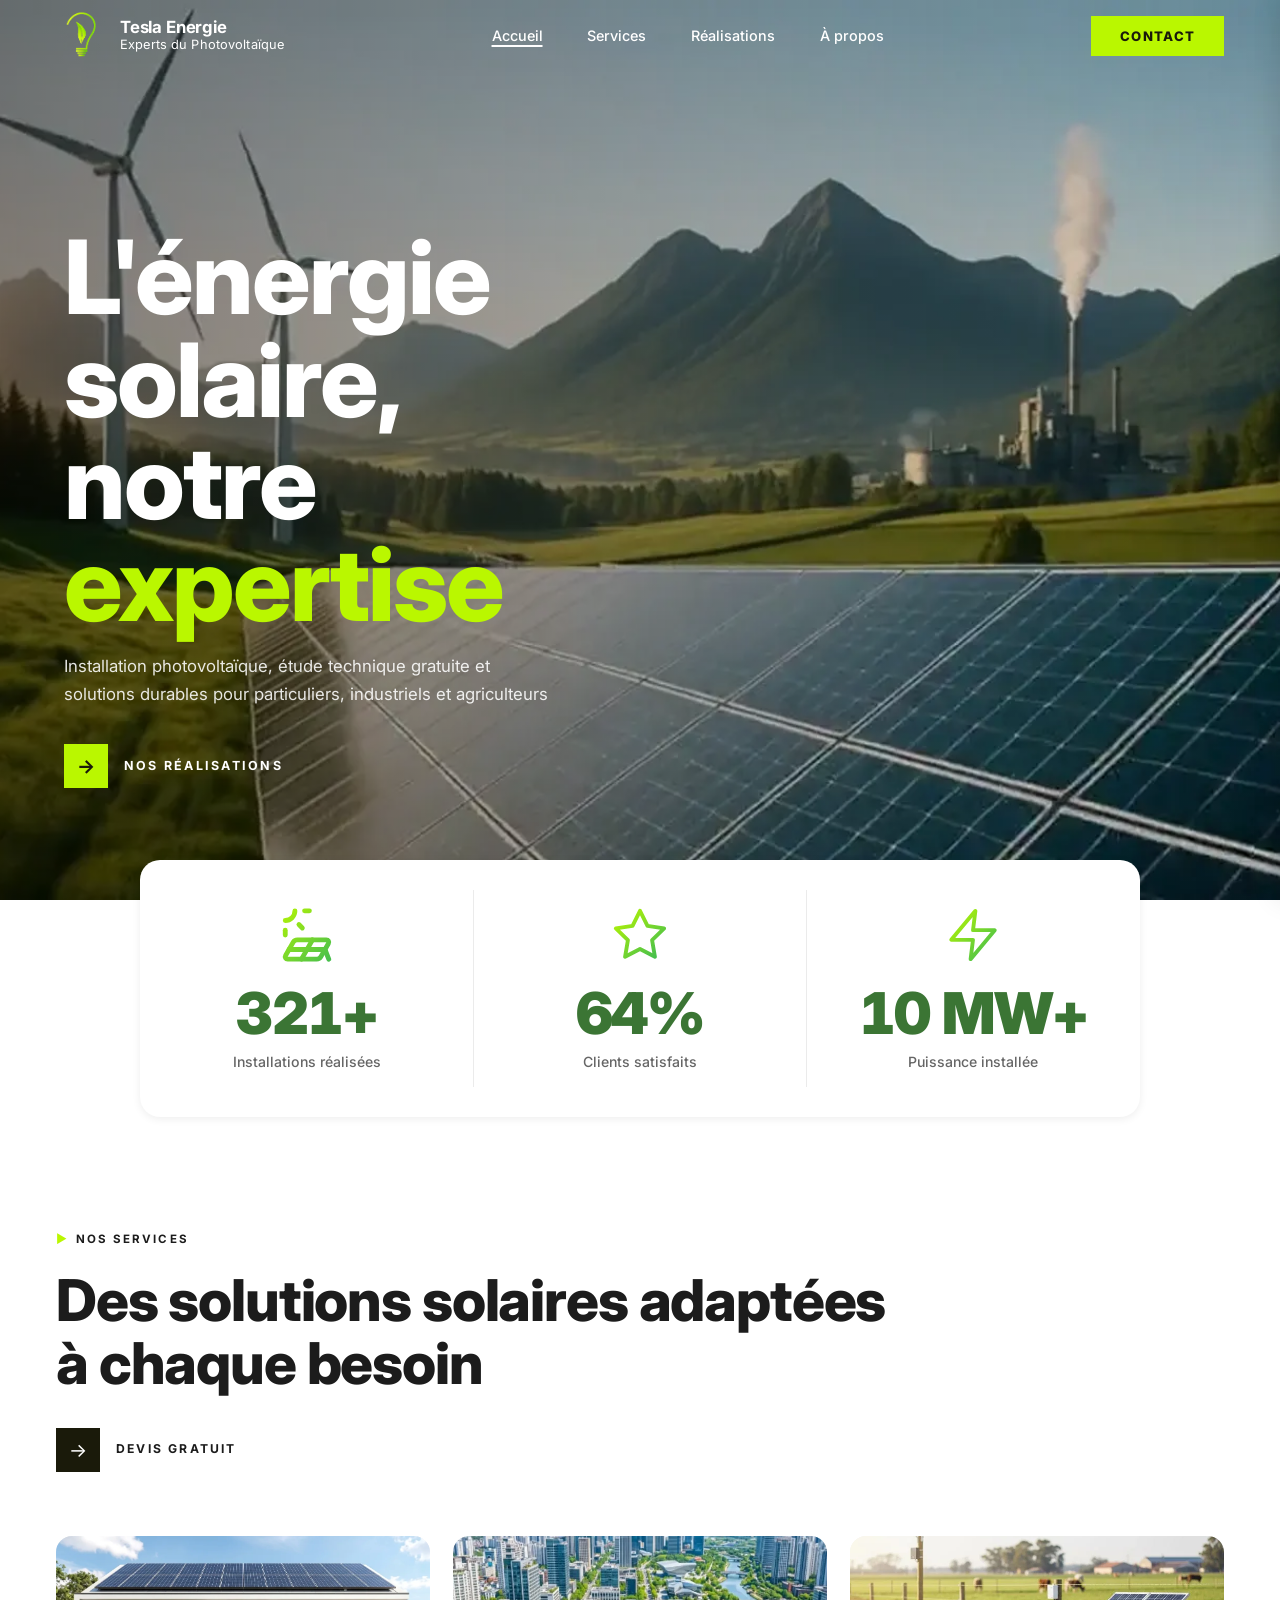
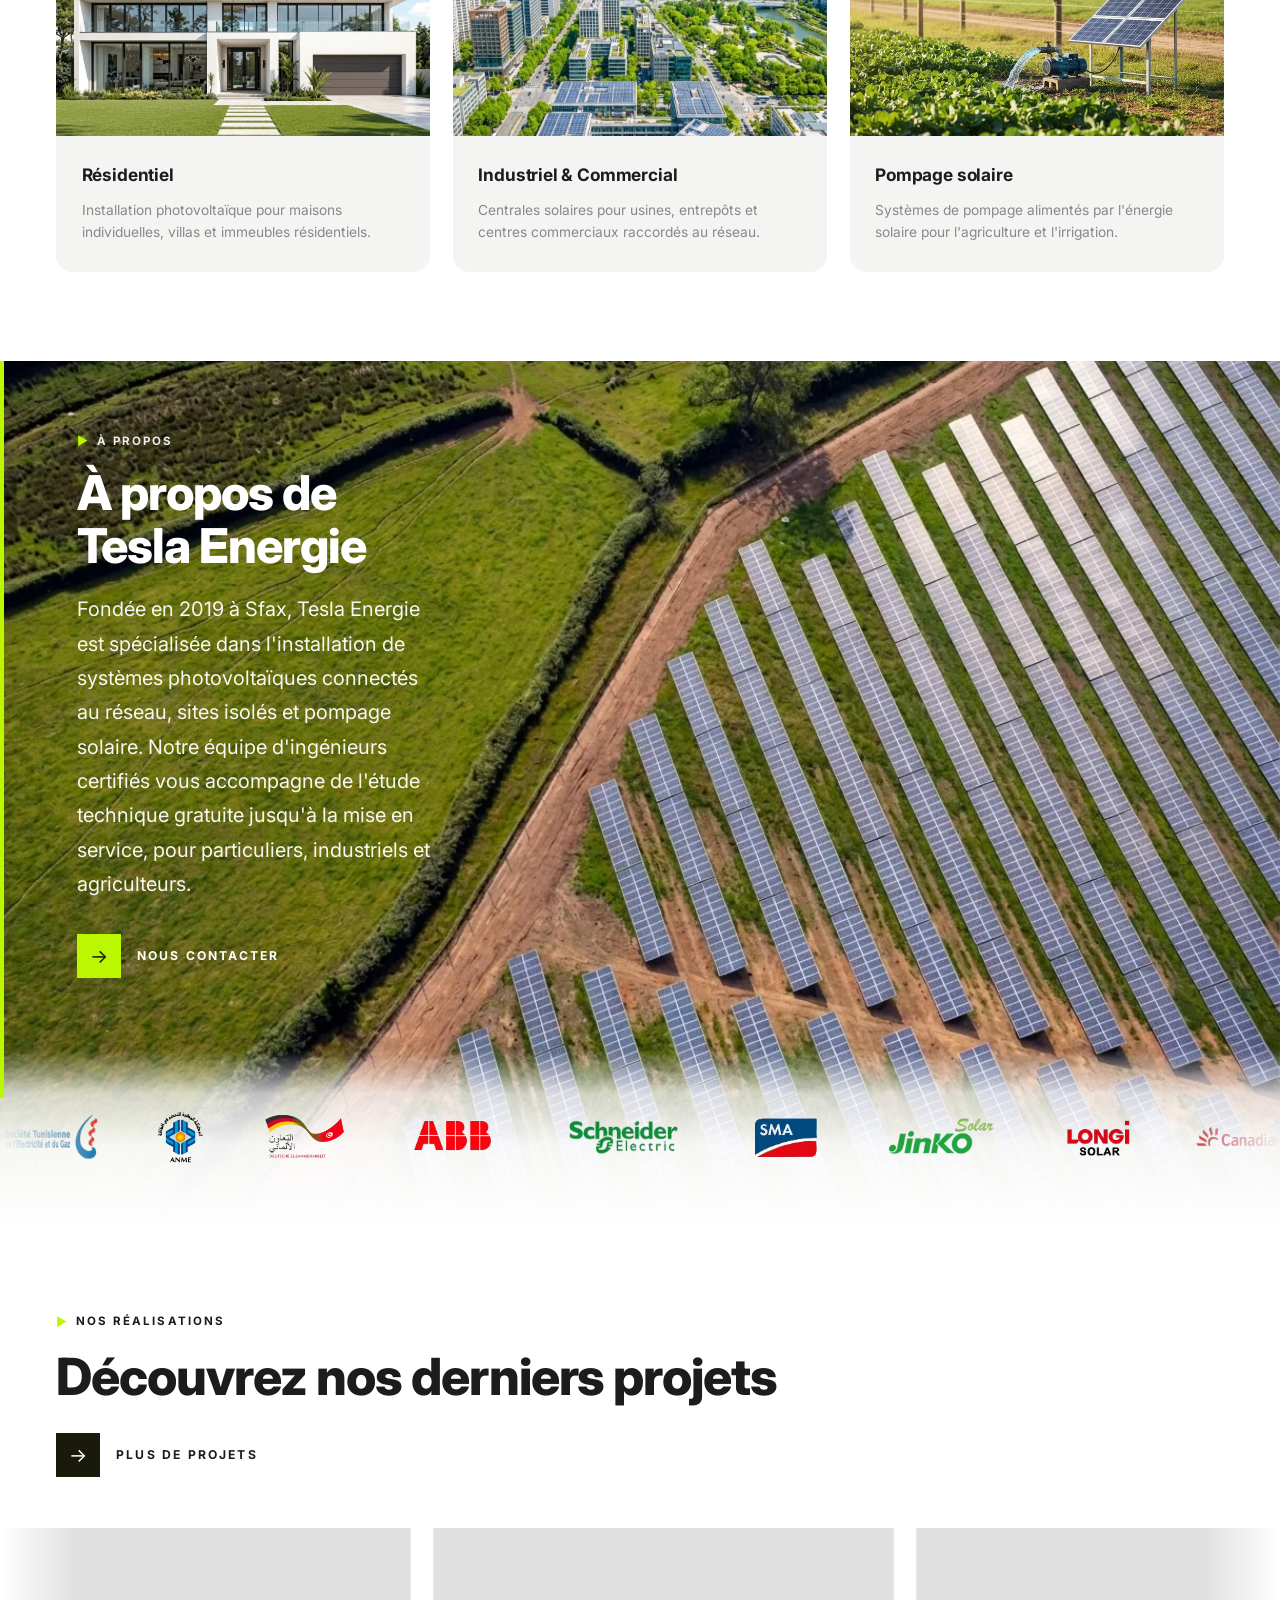
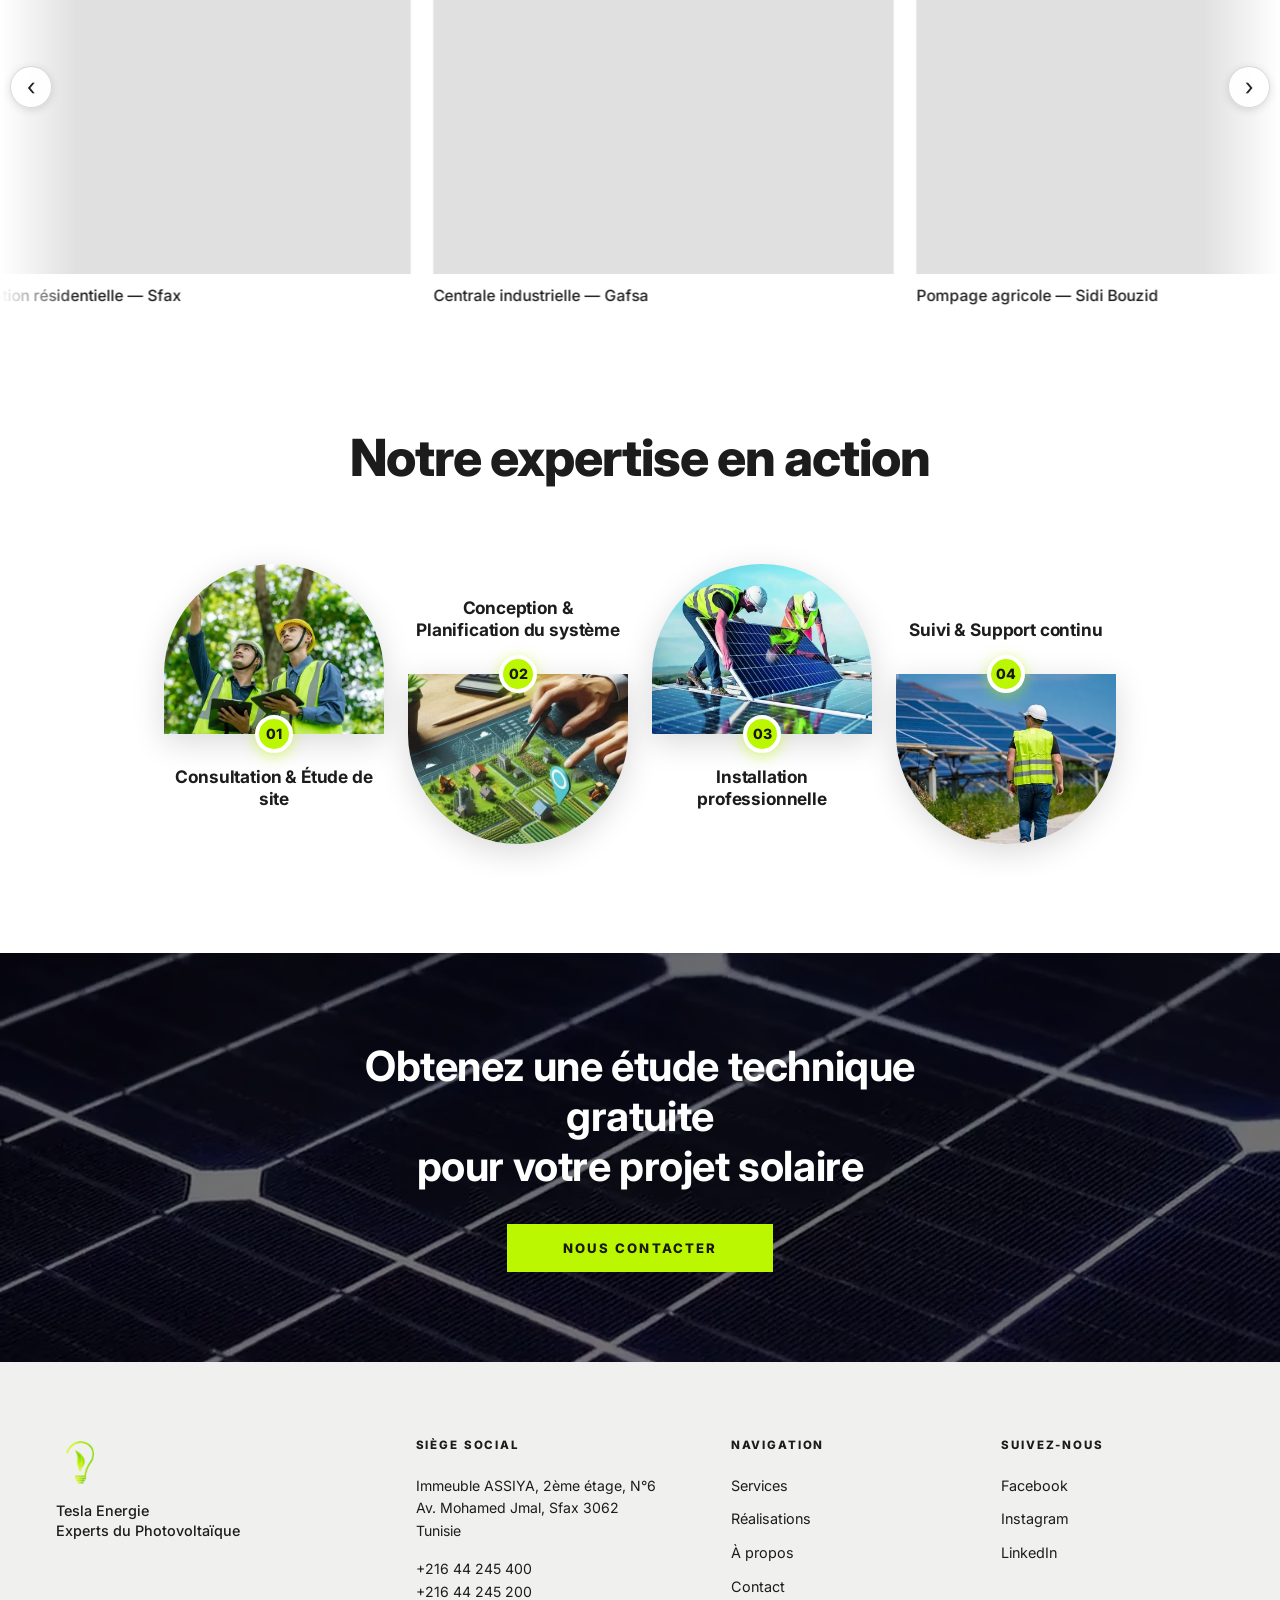
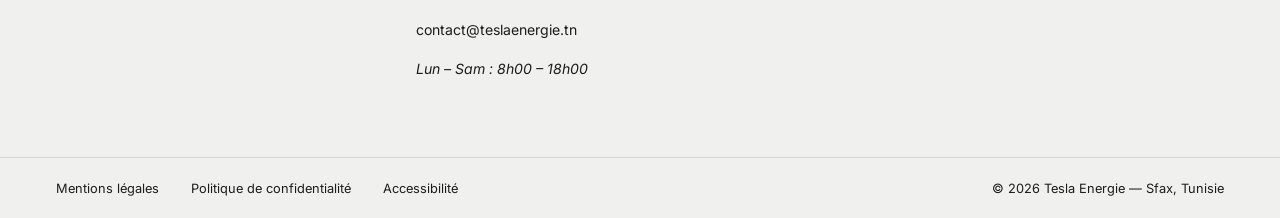
==== commit 64d51c03: "Fix hamburger icon invisible on mobile: add width 22px to spans" ====
--- a/index.html
+++ b/index.html
@@ -99,7 +99,7 @@
     }
   }
   </script>
-  <link rel="stylesheet" href="styles.css?v=7" />
+  <link rel="stylesheet" href="styles.css?v=8" />
   <link rel="preconnect" href="https://fonts.googleapis.com" />
   <link rel="preconnect" href="https://fonts.gstatic.com" crossorigin />
   <link rel="preload" as="style" href="https://fonts.googleapis.com/css2?family=Inter:wght@300;400;500;600;700;800;900&display=swap" onload="this.onload=null;this.rel='stylesheet'" />
--- a/styles.css
+++ b/styles.css
@@ -166,7 +166,7 @@
   align-items: center;
 }
 .nav__hamburger span {
-  display: block; height: 2px;
+  display: block; width: 22px; height: 2px;
   background: var(--text); border-radius: 2px;
   transition: .3s;
 }
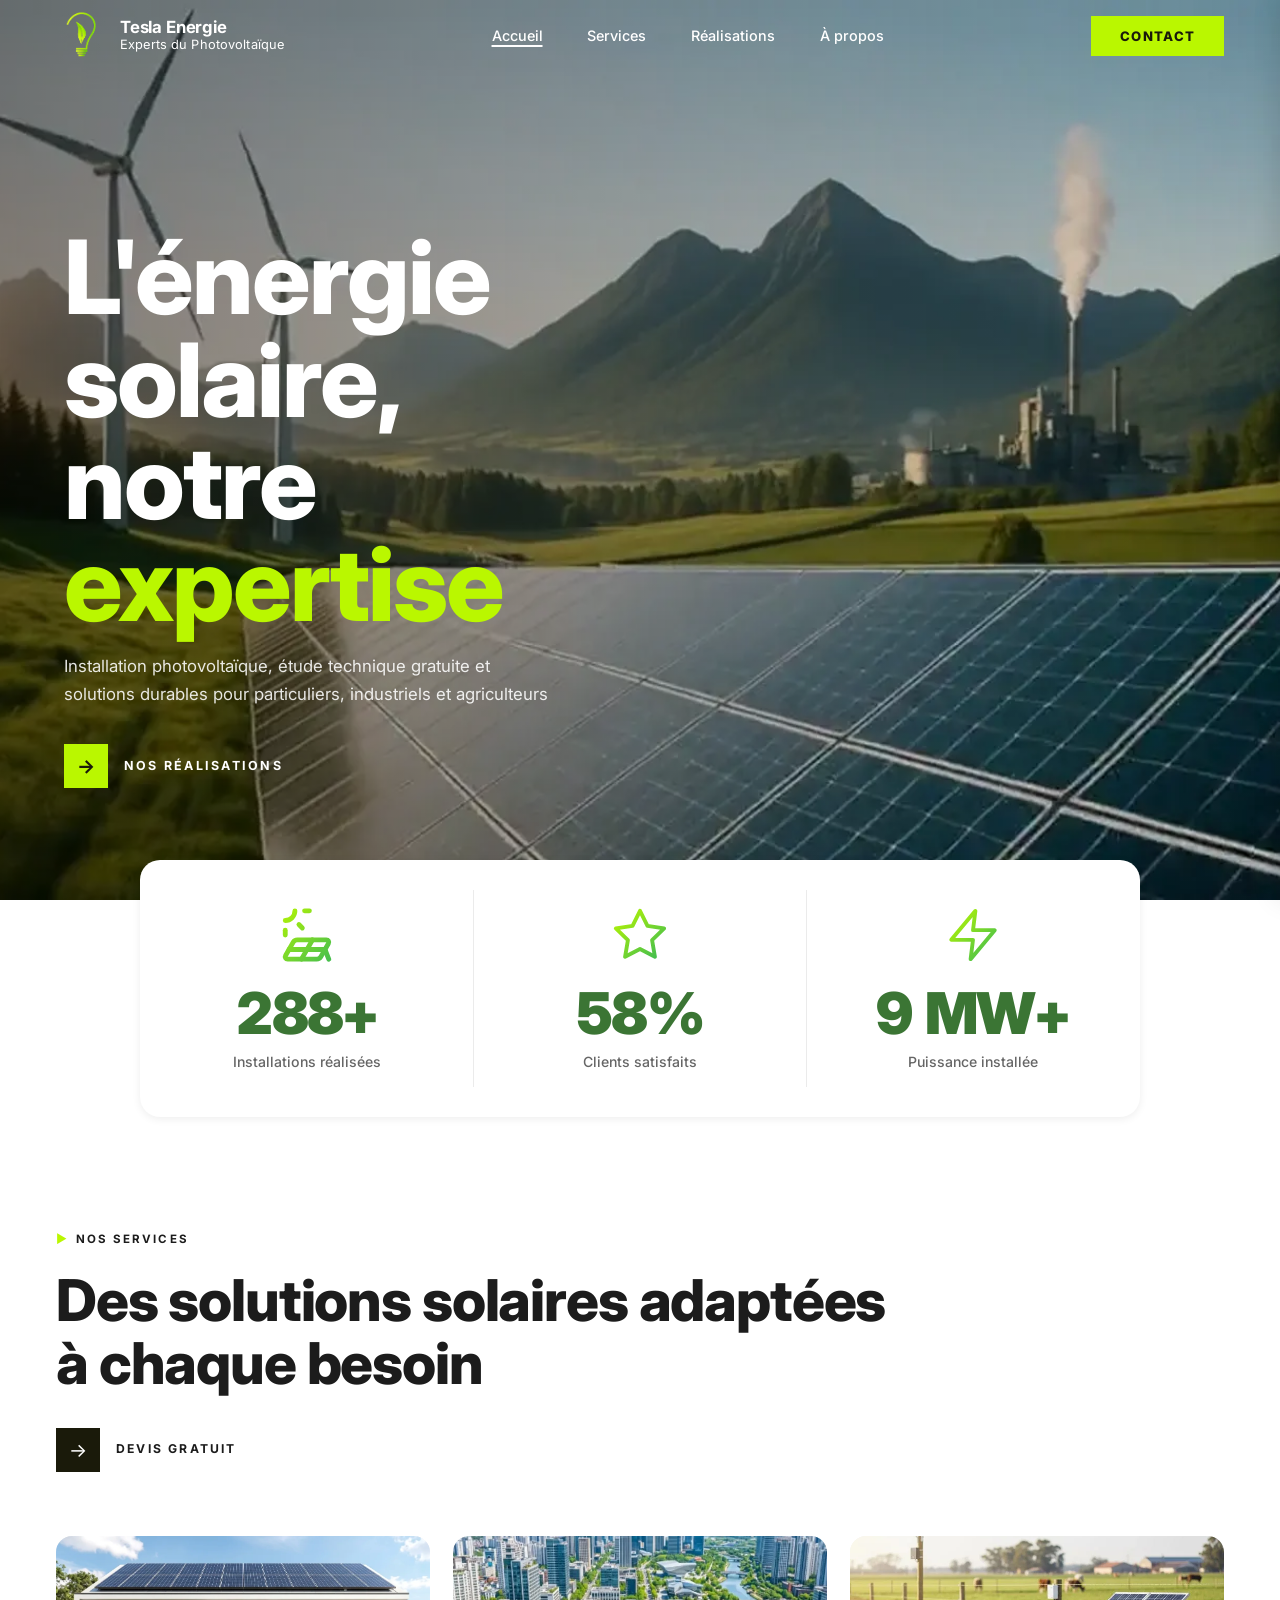
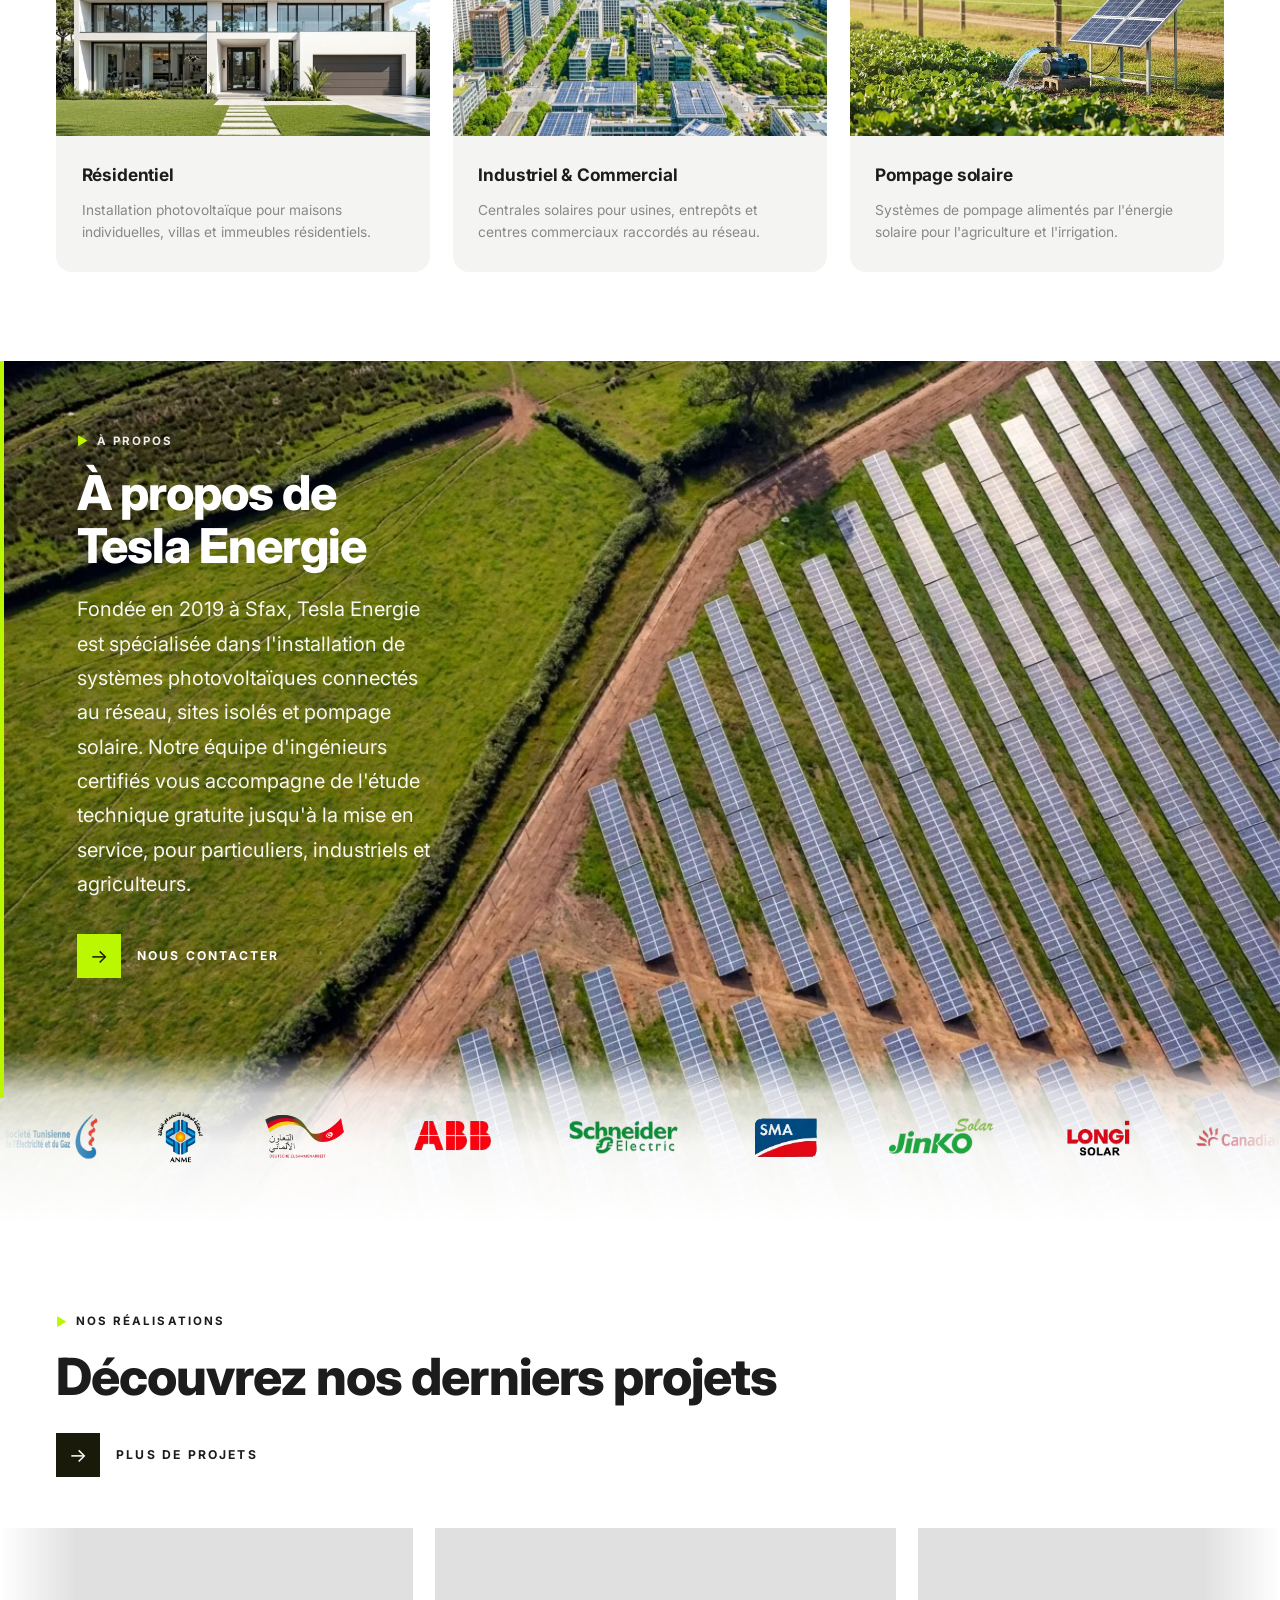
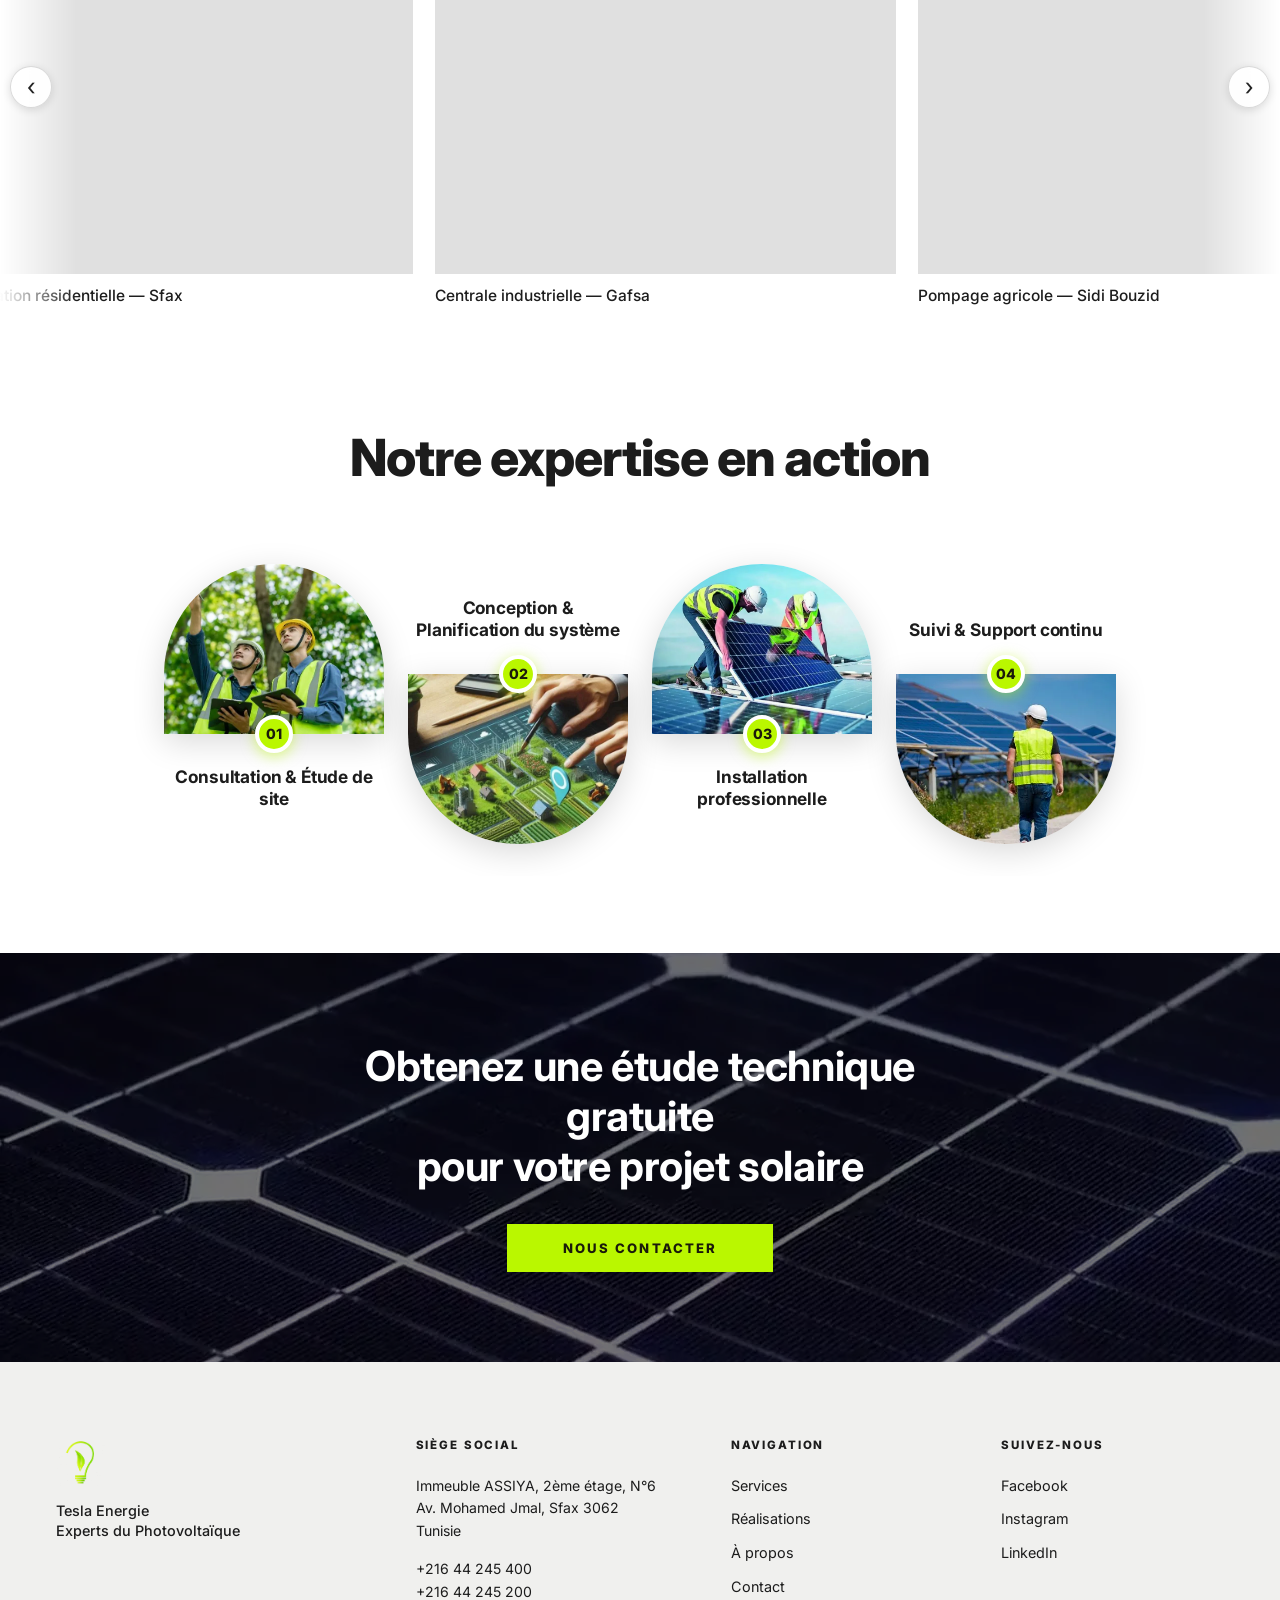
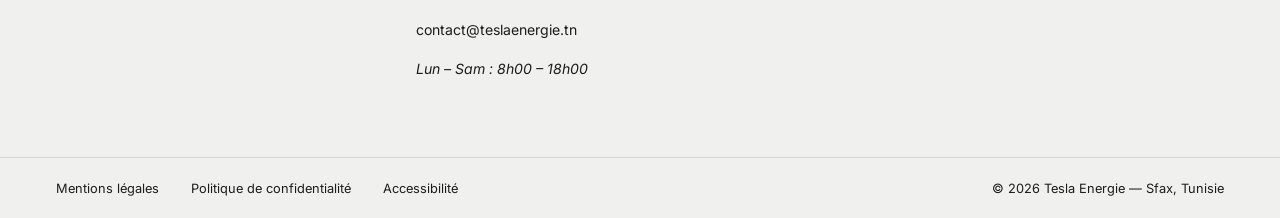
==== commit 5d806d20: "Fix missing space between 'adaptées' and 'à' on tablet view" ====
--- a/index.html
+++ b/index.html
@@ -258,7 +258,7 @@
         <span class="services__tag-arrow">&#9658;</span>
         <span>NOS SERVICES</span>
       </div>
-      <h2 class="services__title" data-reveal style="--reveal-delay:120ms">Des solutions solaires adaptées<br/>à chaque besoin</h2>
+      <h2 class="services__title" data-reveal style="--reveal-delay:120ms">Des solutions solaires adaptées<br/> à chaque besoin</h2>
       <a href="#contact" class="services__cta" data-reveal style="--reveal-delay:240ms">
         <span class="services__cta-arrow">→</span>
         <span class="services__cta-text">DEVIS GRATUIT</span>
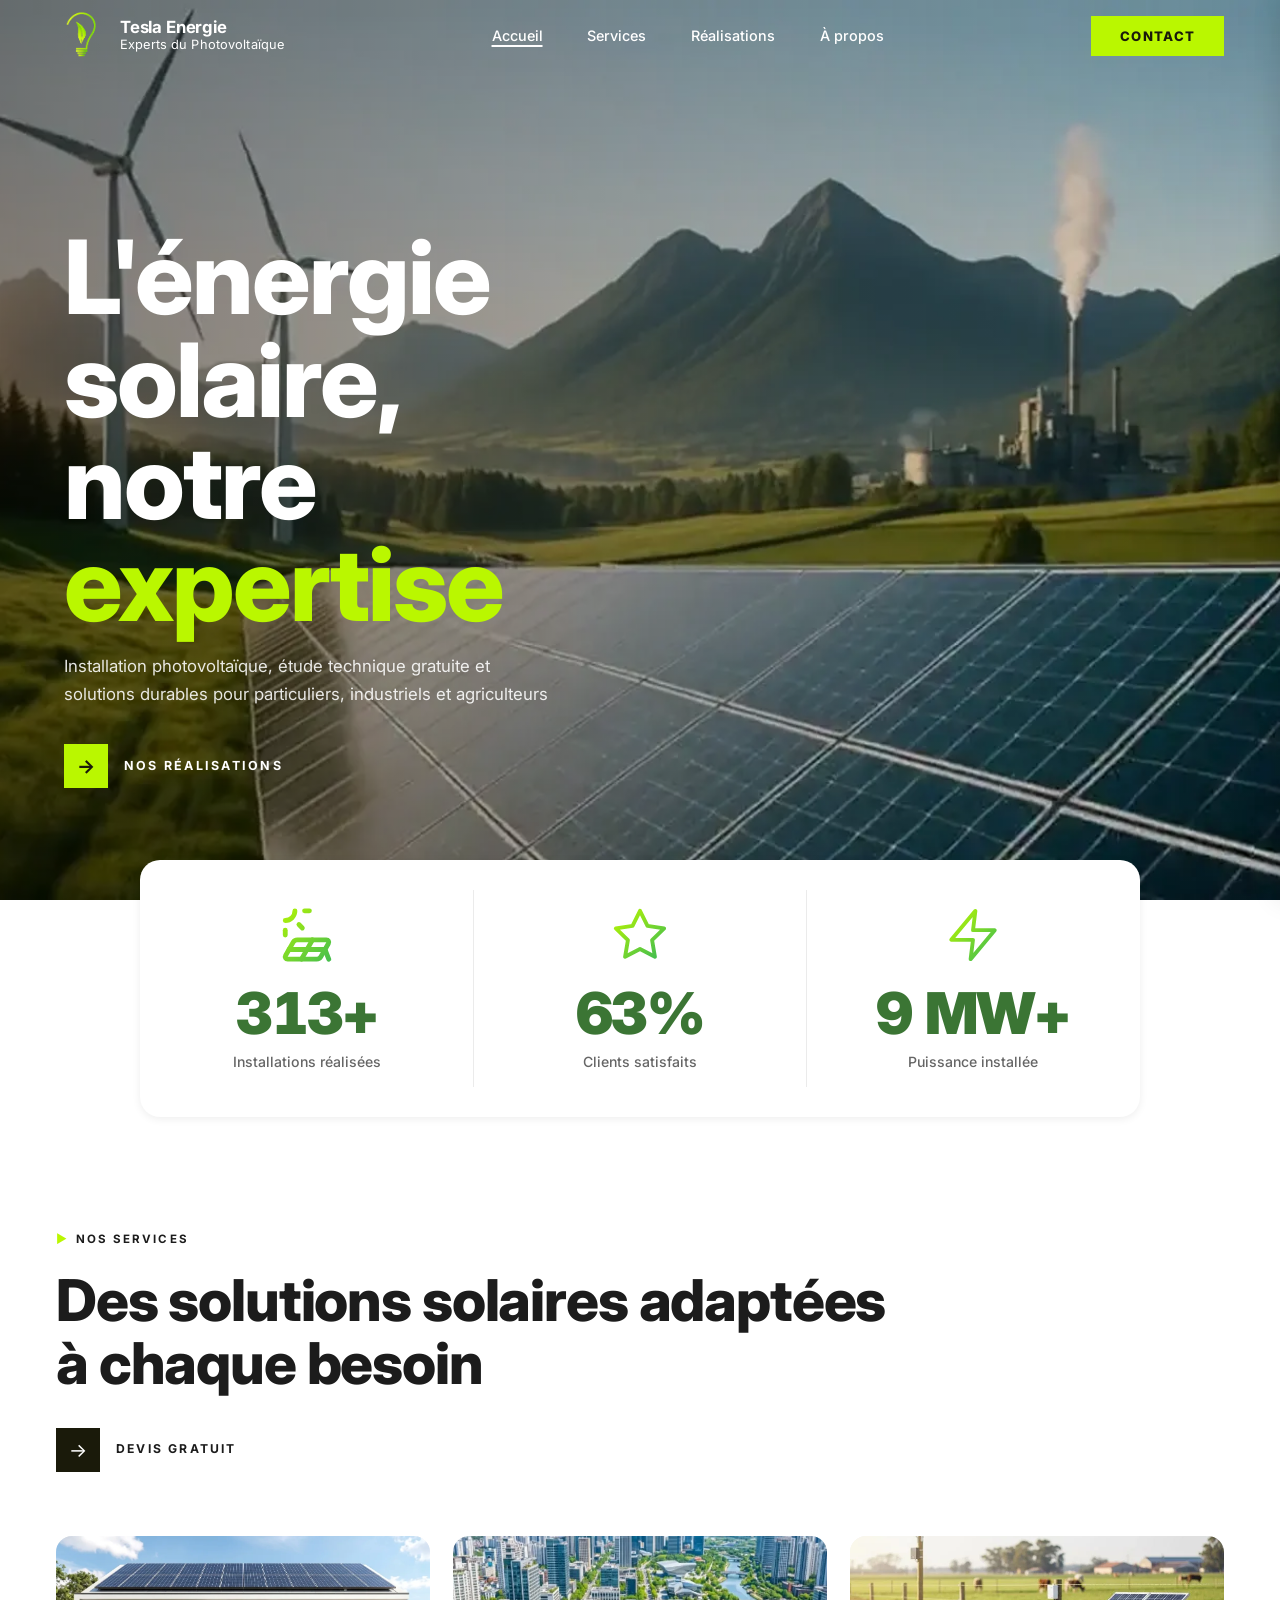
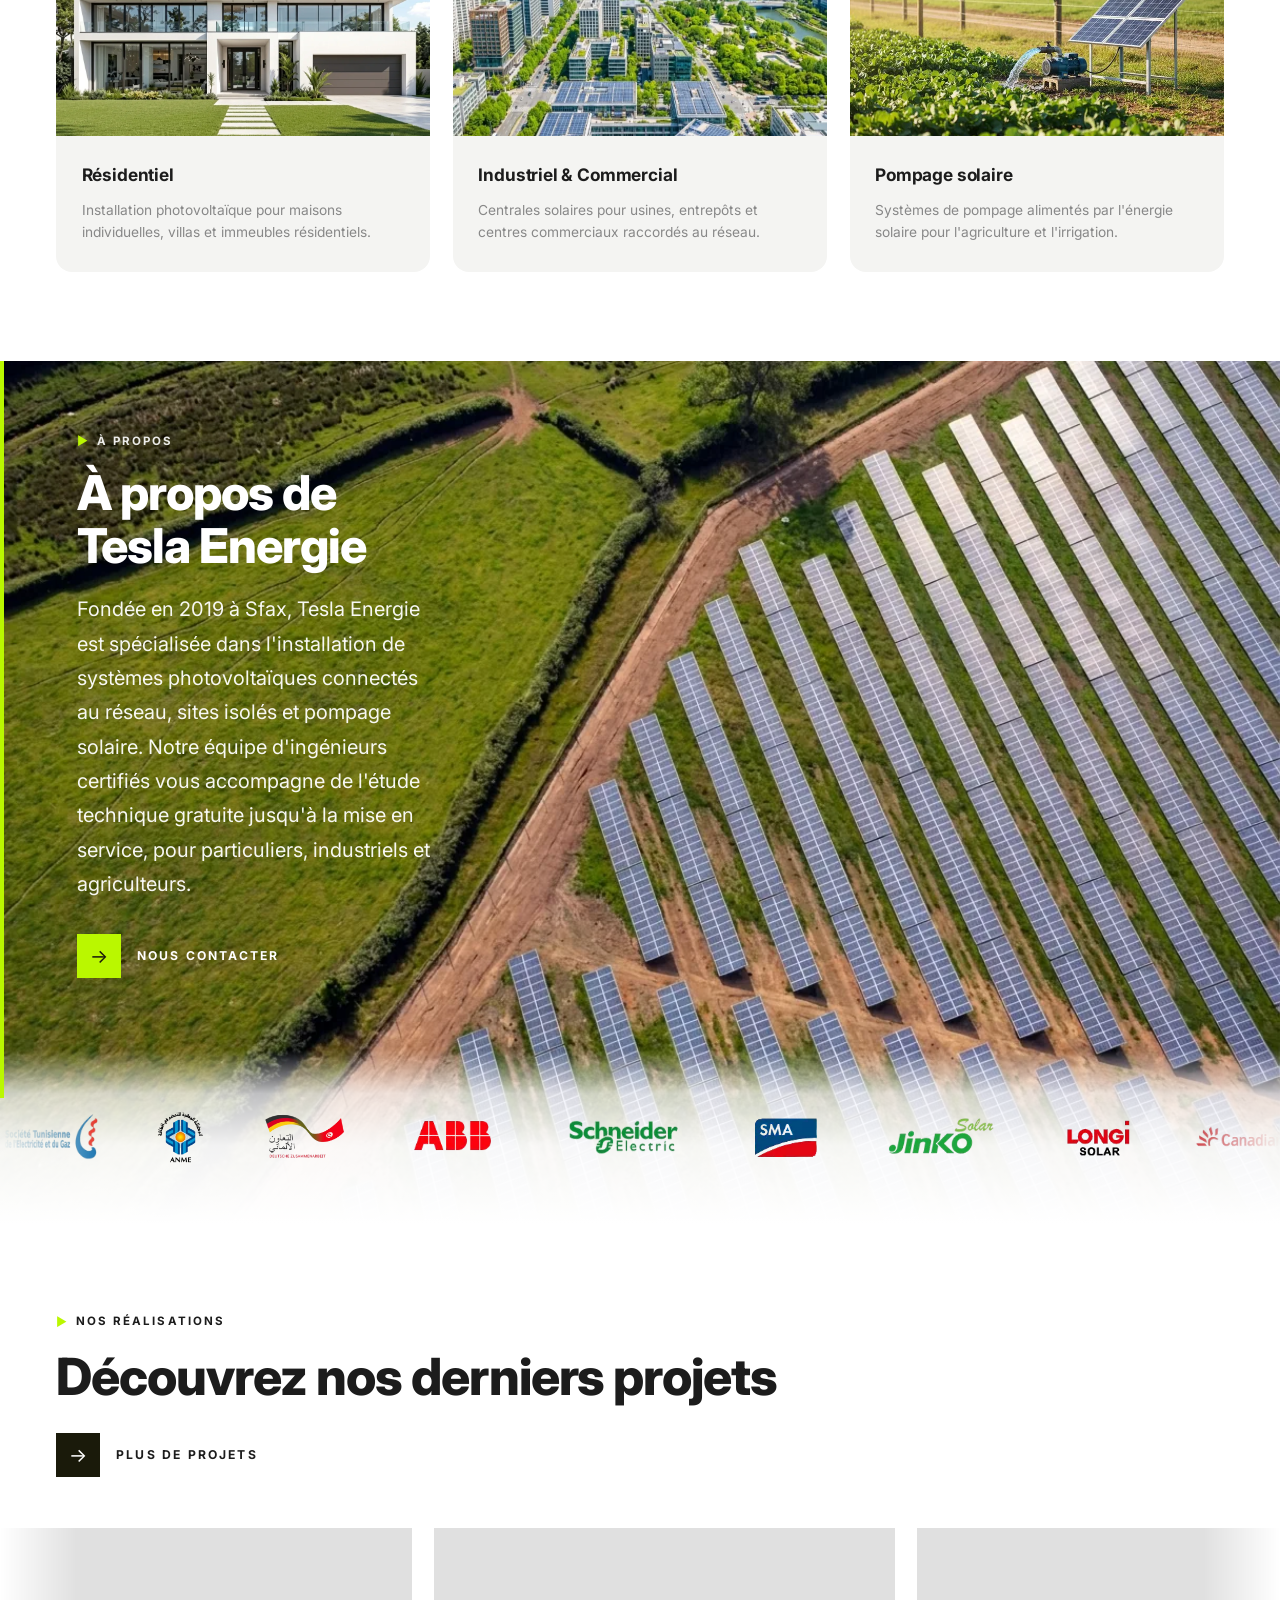
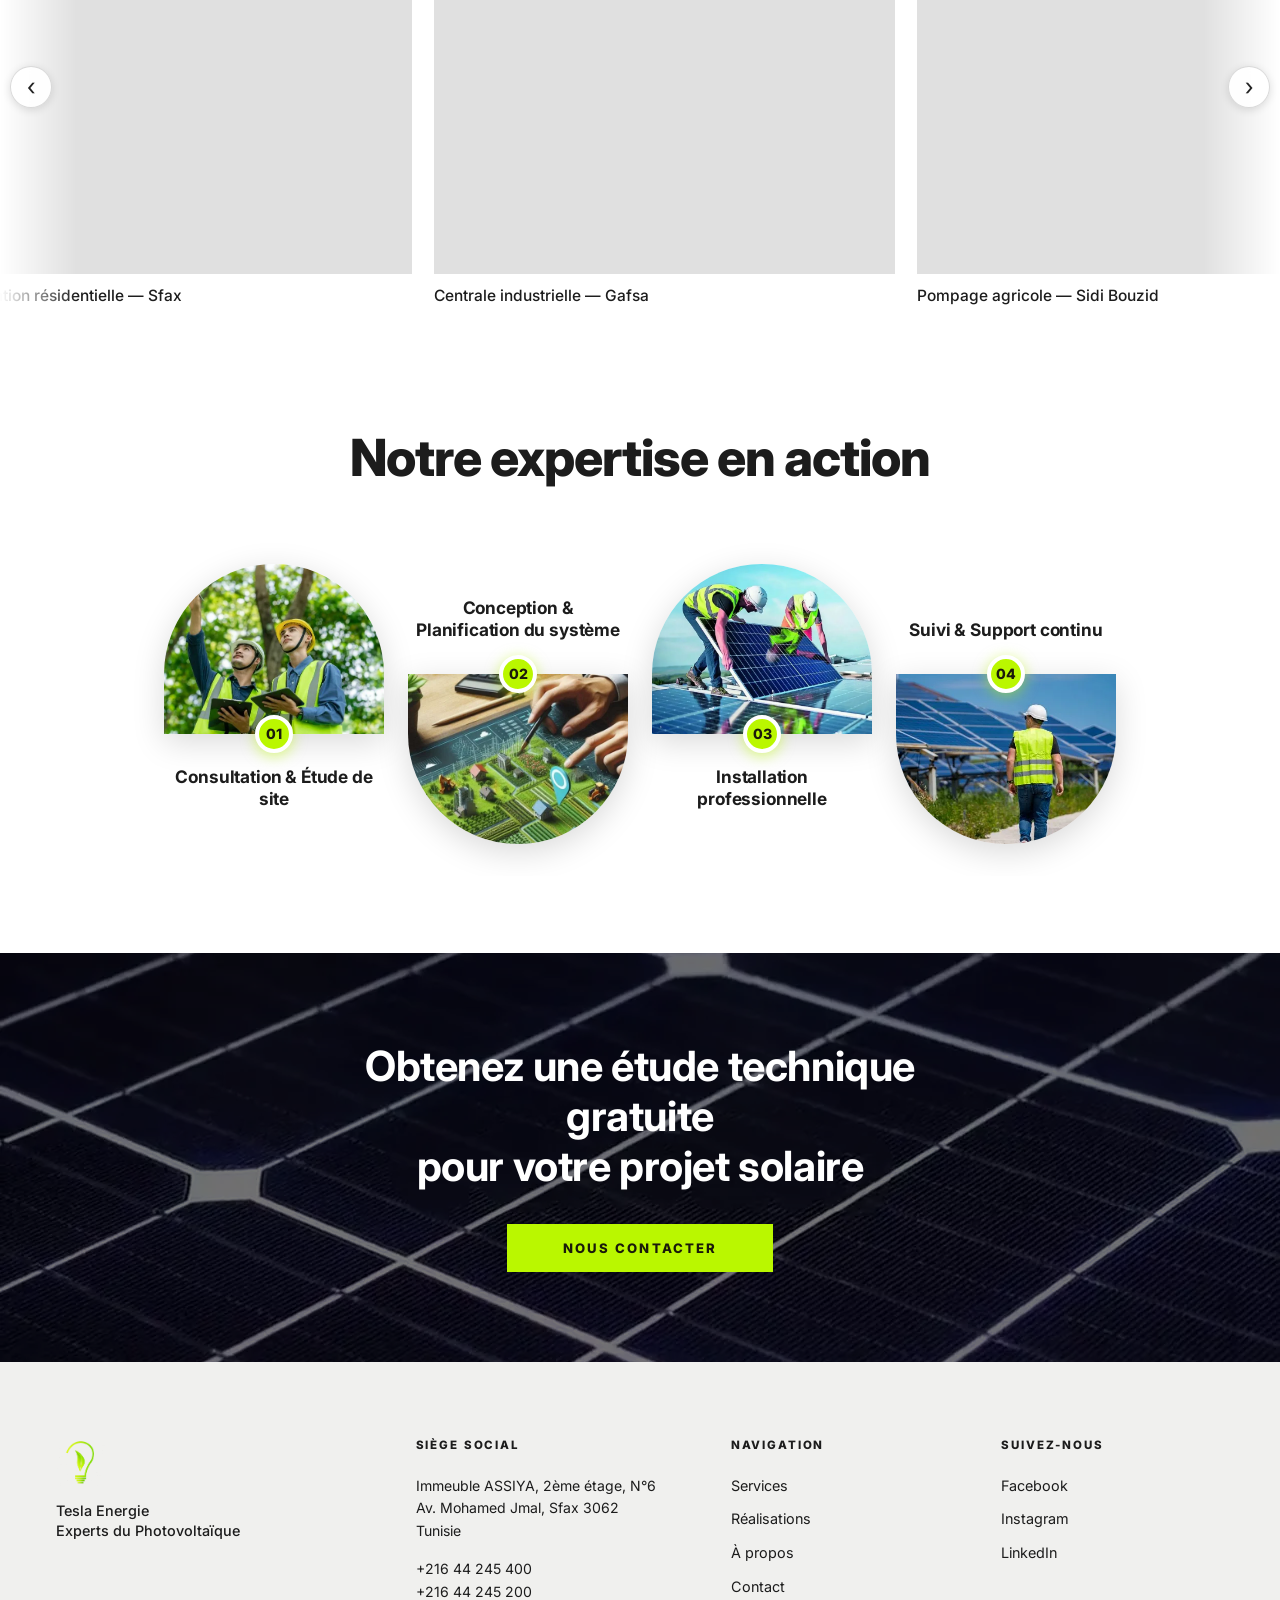
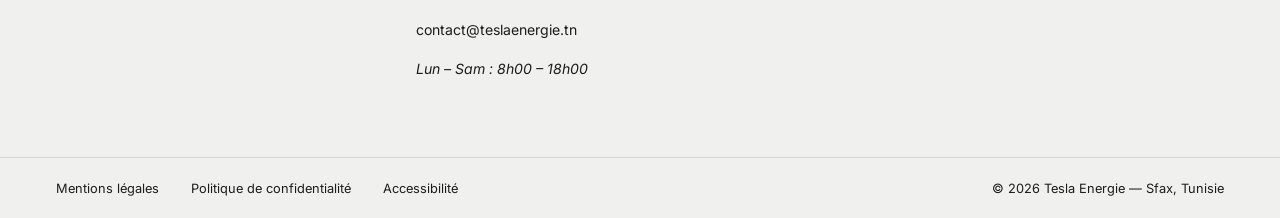
==== commit adf77e11: "Optimize LCP: reduce preloader blocking time from ~2300ms to ~750ms - Remove visibility from preload" ====
--- a/index.html
+++ b/index.html
@@ -99,7 +99,7 @@
     }
   }
   </script>
-  <link rel="stylesheet" href="styles.css?v=8" />
+  <link rel="stylesheet" href="styles.css?v=9" />
   <link rel="preconnect" href="https://fonts.googleapis.com" />
   <link rel="preconnect" href="https://fonts.gstatic.com" crossorigin />
   <link rel="preload" as="style" href="https://fonts.googleapis.com/css2?family=Inter:wght@300;400;500;600;700;800;900&display=swap" onload="this.onload=null;this.rel='stylesheet'" />
@@ -683,6 +683,6 @@
   </footer>
 
   <button id="scrollTop" aria-label="Retour en haut"></button>
-  <script src="script.js?v=3"></script>
+  <script src="script.js?v=4"></script>
 </body>
 </html>
--- a/styles.css
+++ b/styles.css
@@ -9,11 +9,10 @@
   justify-content: center;
   gap: 1.8rem;
   z-index: 99999;
-  transition: opacity .7s ease, visibility .7s ease;
+  transition: opacity .25s ease;
 }
 #preloader.hidden {
   opacity: 0;
-  visibility: hidden;
   pointer-events: none;
 }
 .preloader__logo {
@@ -1374,9 +1373,9 @@
 
 /* ===== RESPONSIVE ===== */
 @media (max-width: 1000px) {
-  /* process grid : 4 colonnes fixes (952px) déborderaient entre 769-1000px */
-  .process__grid { grid-template-columns: repeat(2, 1fr); gap: 3rem 2rem; }
-  .process__item { min-height: 380px; }
+  /* process grid : 4 colonnes fluides pour tablette landscape */
+  .process__grid { grid-template-columns: repeat(4, 1fr); gap: 1.5rem 1rem; }
+  .process__item { min-height: 280px; }
 }
 @media (max-width: 900px) {
   .about__content { max-width: 420px; }
@@ -1395,15 +1394,15 @@
   .nav__cta   { display: none; }
   .nav__hamburger { display: flex; }
 .hero__subtitle br { display: none; }
-  .services__grid { grid-template-columns: repeat(2, 1fr); }
+  .services__grid { grid-template-columns: repeat(3, 1fr); }
   .services__title br { display: none; }
   .about__content { padding: 3rem 1.5rem; }
   .about__title { font-size: 1.8rem; }
   .about__cta { gap: .6rem; }
   .about__cta-arrow { width: 36px; height: 36px; font-size: 1rem; }
   .about__cta-text { font-size: .68rem; letter-spacing: .1em; }
-  .process__grid { grid-template-columns: repeat(2, 1fr); gap: 3rem 2rem; }
-  .process__item { min-height: 420px; }
+  .process__grid { grid-template-columns: repeat(4, 1fr); gap: 1.5rem 1rem; }
+  .process__item { min-height: 280px; }
   .process__title br { display: none; }
   .clients__track { gap: 2.5rem; }
   .footer__main { grid-template-columns: 1fr 1fr; gap: 2rem; }
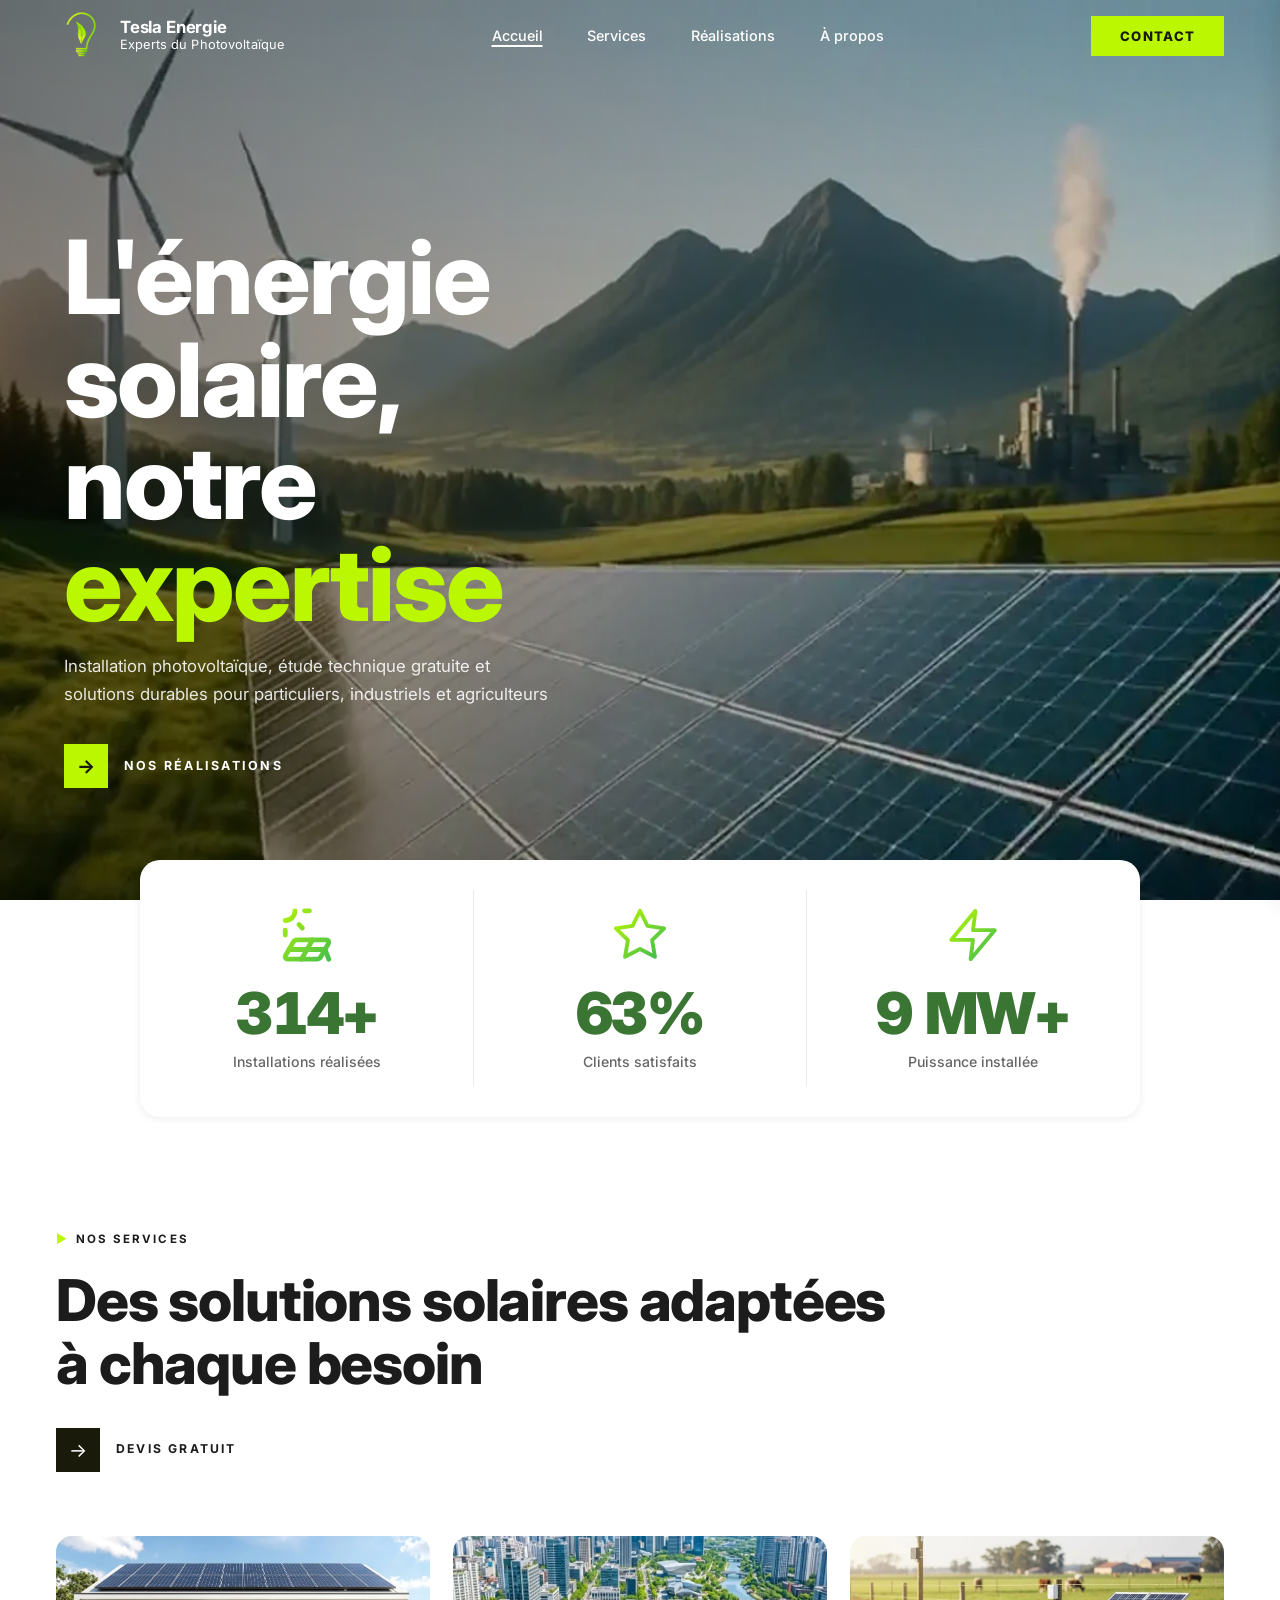
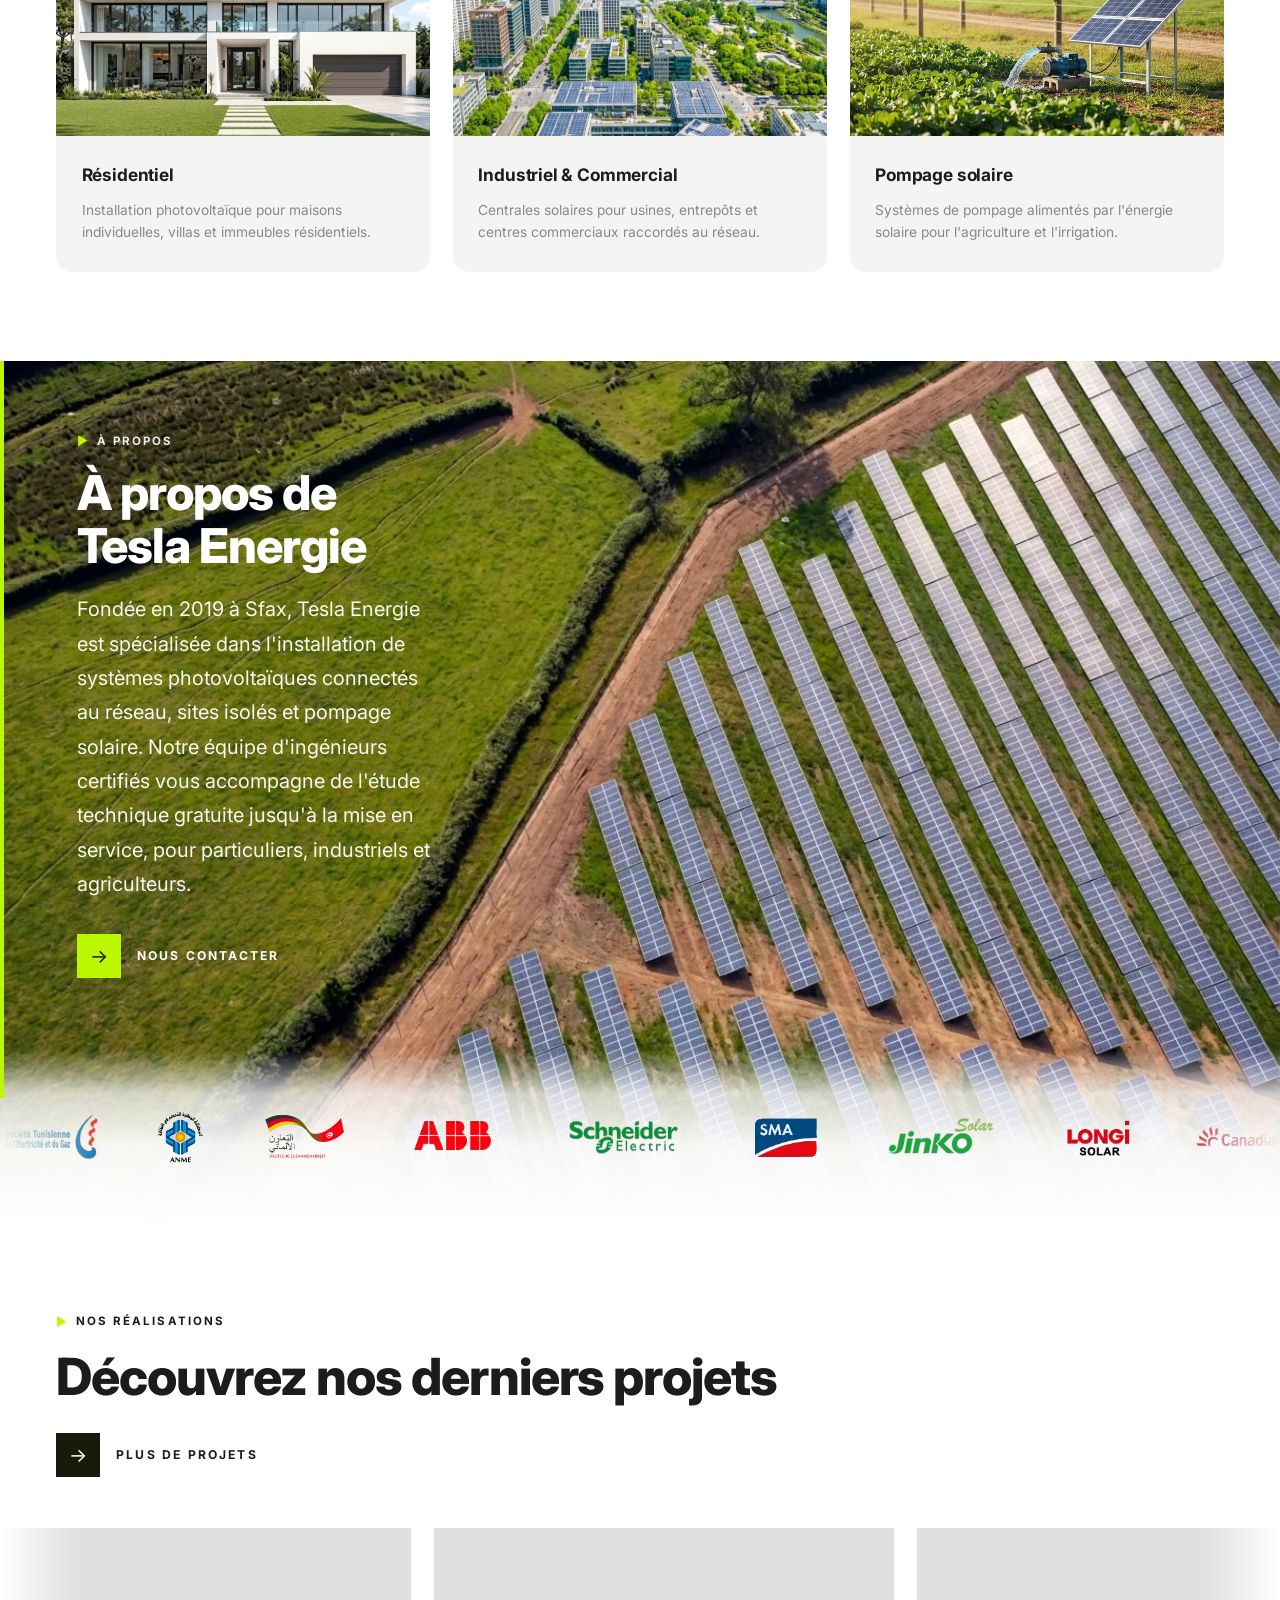
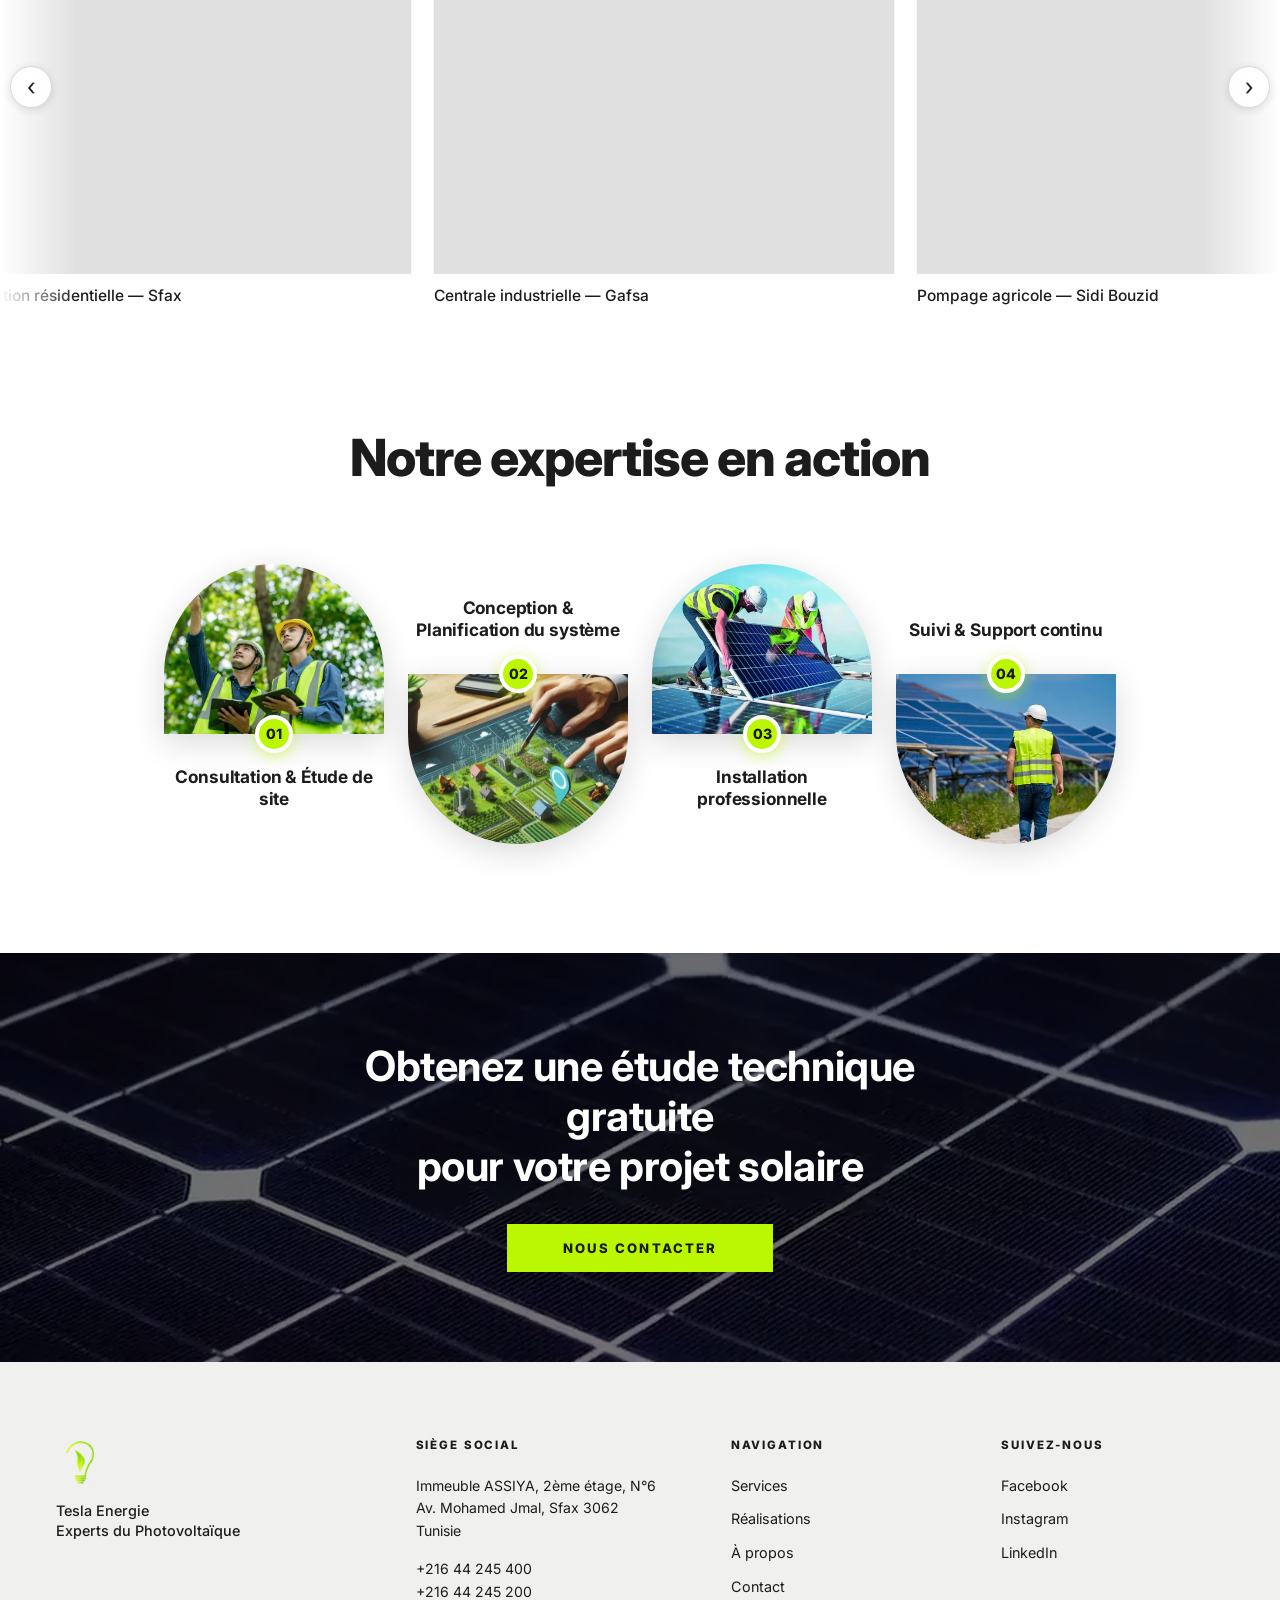
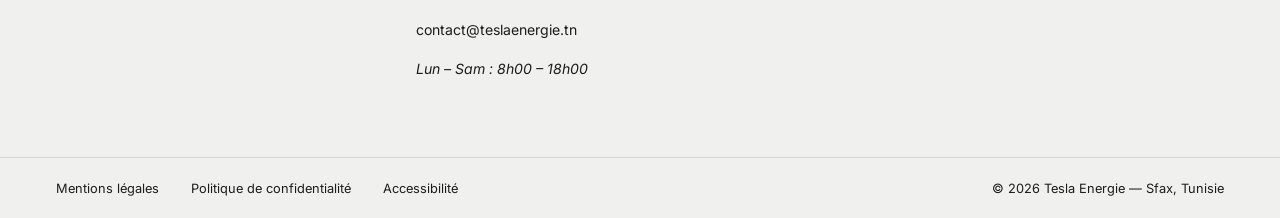
==== commit 70a25b07: "Fix LCP render delay: font-swap metric override + hero word starts visible Root cause: Google Fonts " ====
--- a/index.html
+++ b/index.html
@@ -99,7 +99,7 @@
     }
   }
   </script>
-  <link rel="stylesheet" href="styles.css?v=9" />
+  <link rel="stylesheet" href="styles.css?v=10" />
   <link rel="preconnect" href="https://fonts.googleapis.com" />
   <link rel="preconnect" href="https://fonts.gstatic.com" crossorigin />
   <link rel="preload" as="style" href="https://fonts.googleapis.com/css2?family=Inter:wght@300;400;500;600;700;800;900&display=swap" onload="this.onload=null;this.rel='stylesheet'" />
--- a/styles.css
+++ b/styles.css
@@ -47,6 +47,18 @@
   text-transform: uppercase;
 }
 
+/* ===== FONT FALLBACK — same metrics as Inter, prevents LCP update on font-swap ===== */
+@font-face {
+  font-family: 'Inter Fallback';
+  font-style: normal;
+  font-weight: 400 900;
+  src: local('Arial'), local('Helvetica Neue');
+  ascent-override: 90%;
+  descent-override: 22%;
+  line-gap-override: 0%;
+  size-adjust: 107%;
+}
+
 /* ===== RESET ===== */
 *, *::before, *::after { box-sizing: border-box; margin: 0; padding: 0; }
 img { max-width: 100%; height: auto; }
@@ -58,7 +70,7 @@
   --text-mid:  #444444;
   --white:     #ffffff;
   --nav-h:     70px;
-  --font:      'Inter', sans-serif;
+  --font:      'Inter', 'Inter Fallback', sans-serif;
 }
 
 html { scroll-behavior: smooth; }
@@ -277,6 +289,7 @@
   display: inline-block;
   color: var(--yellow);
   animation: heroWord 2.8s ease-in-out infinite;
+  animation-delay: -0.4s; /* start at ~14% keyframe = fully visible */
   will-change: opacity, transform;
 }
 
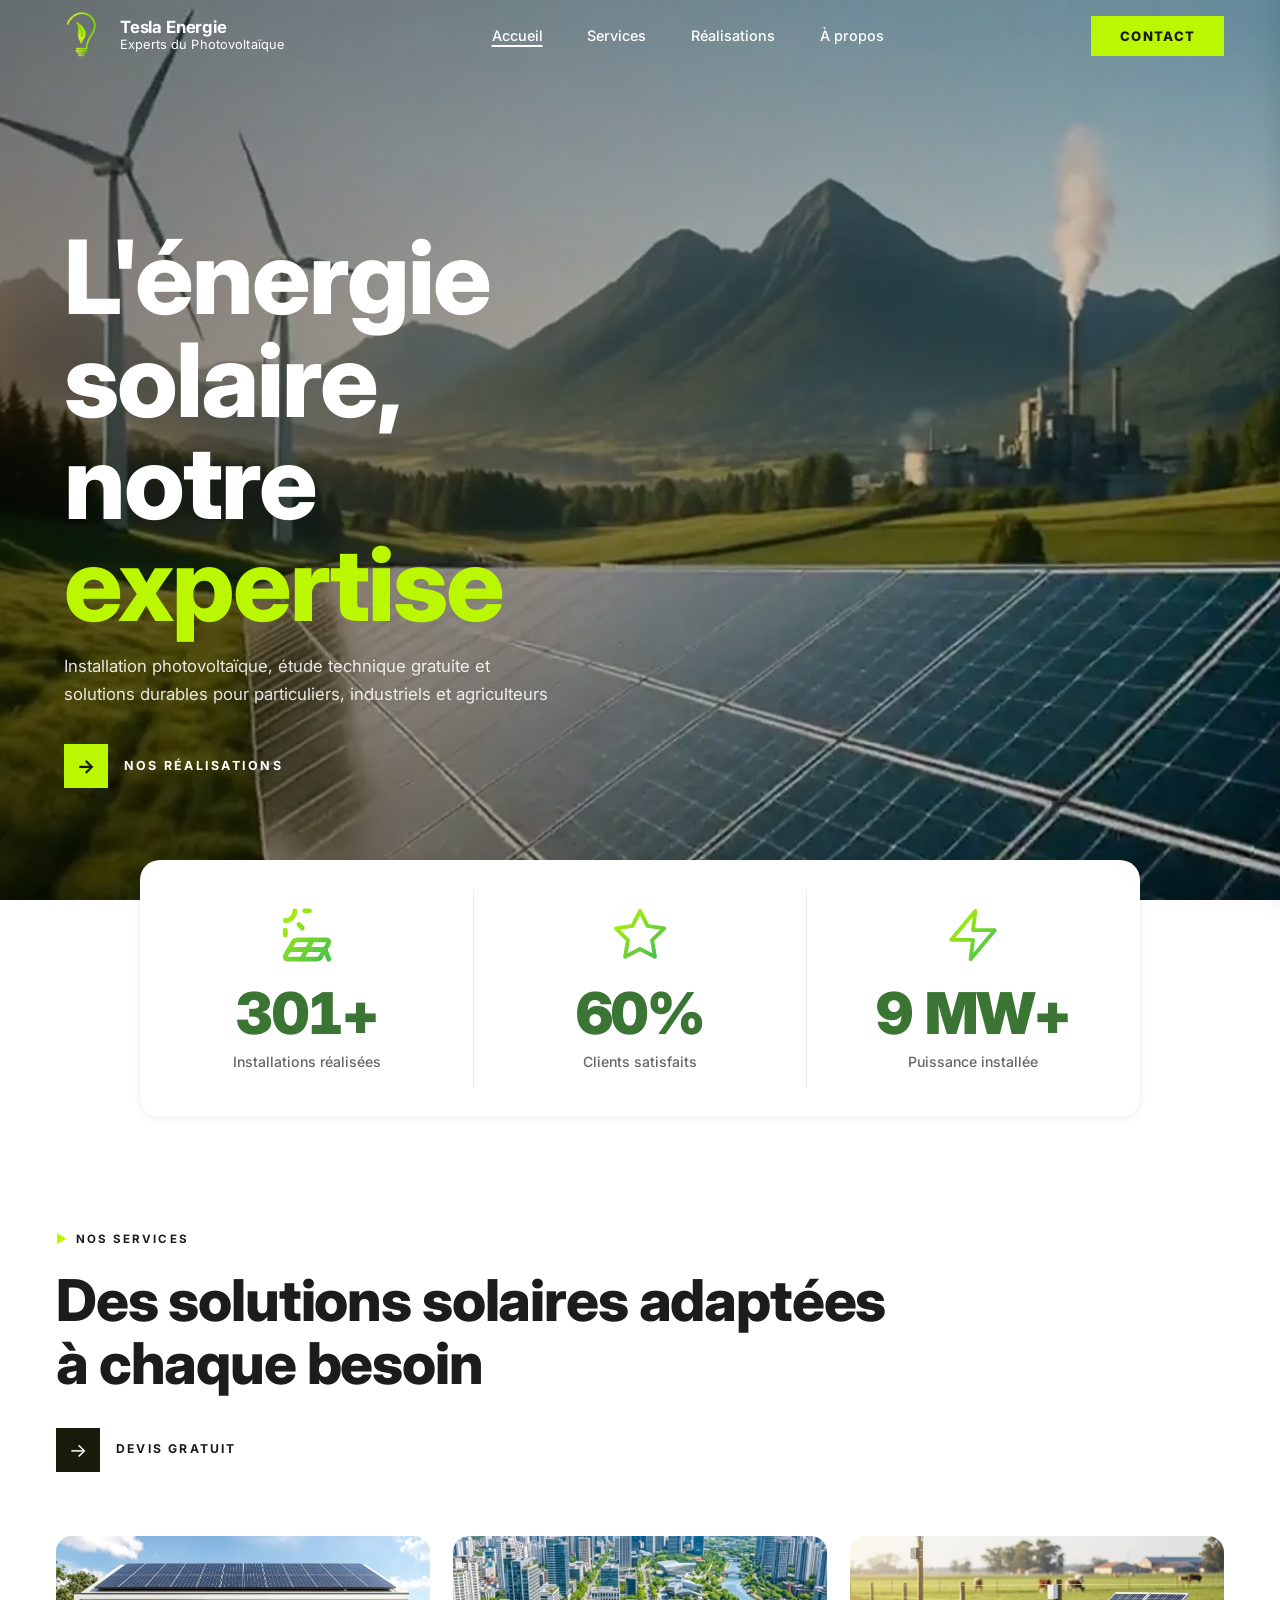
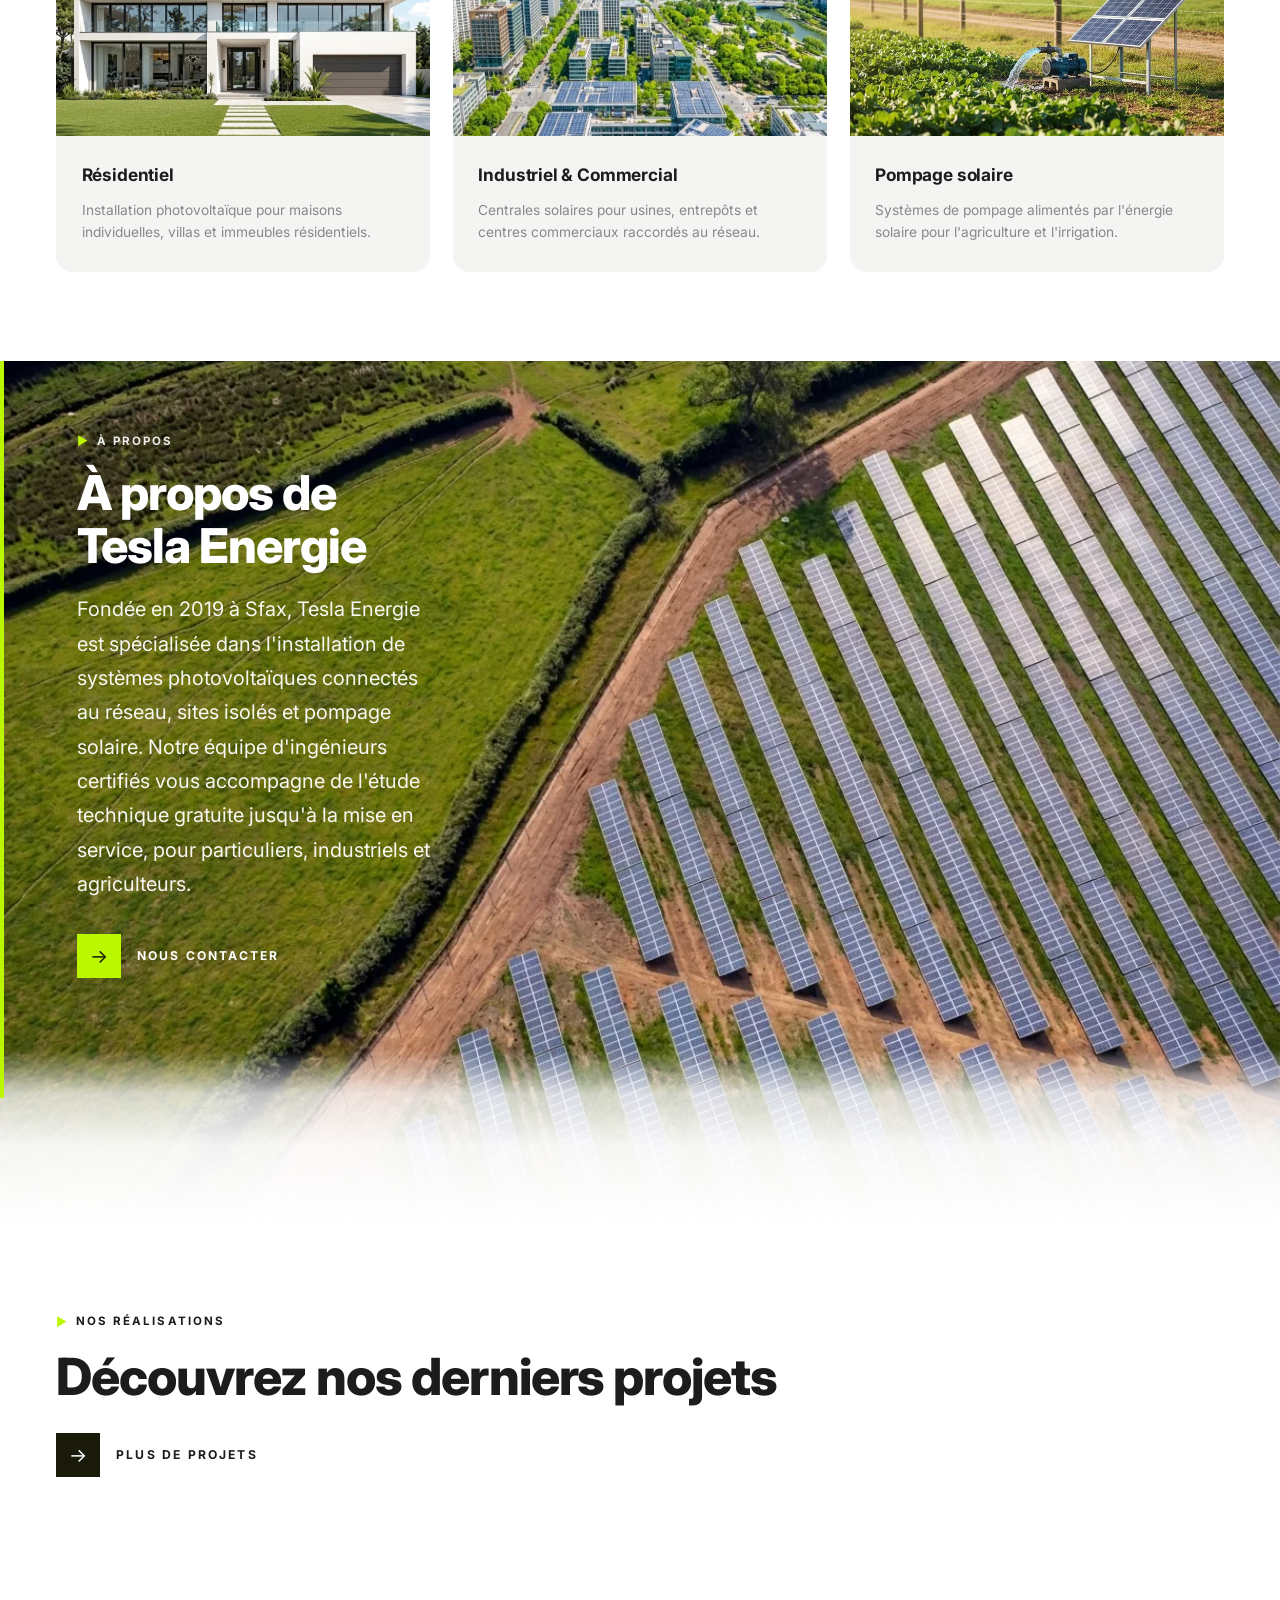
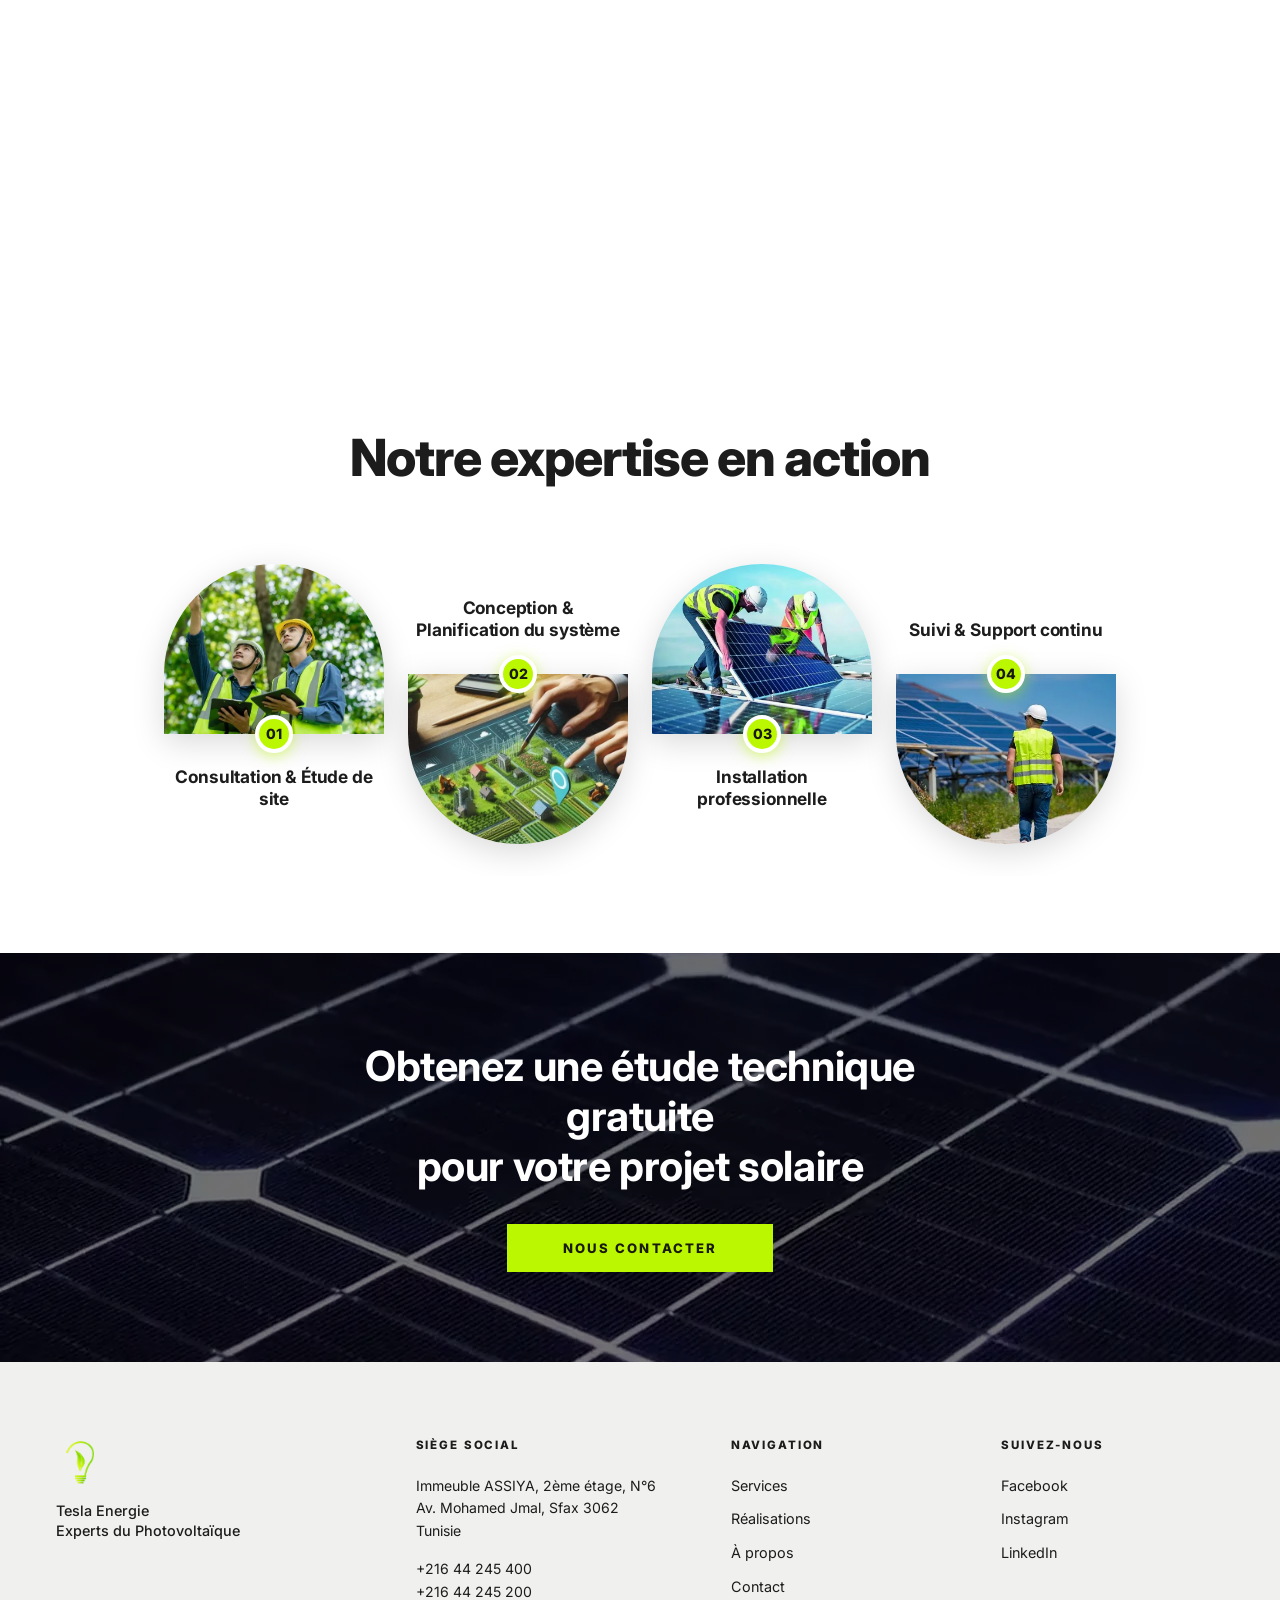
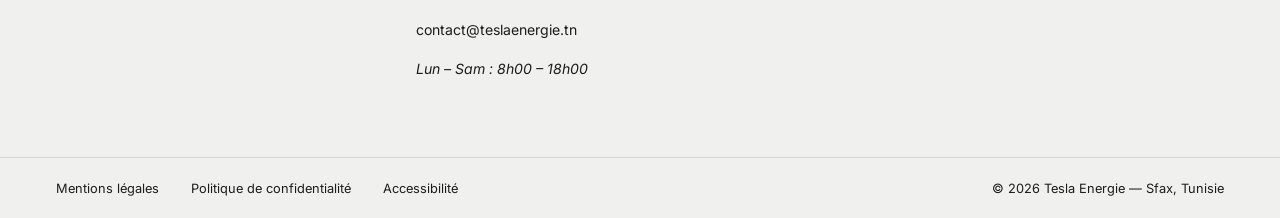
==== commit 77207807: "Fix hero LCP: defer heroWord animation until after first paint The heroWord @keyframes starts at opa" ====
--- a/index.html
+++ b/index.html
@@ -99,7 +99,7 @@
     }
   }
   </script>
-  <link rel="stylesheet" href="styles.css?v=10" />
+  <link rel="stylesheet" href="styles.css?v=11" />
   <link rel="preconnect" href="https://fonts.googleapis.com" />
   <link rel="preconnect" href="https://fonts.gstatic.com" crossorigin />
   <link rel="preload" as="style" href="https://fonts.googleapis.com/css2?family=Inter:wght@300;400;500;600;700;800;900&display=swap" onload="this.onload=null;this.rel='stylesheet'" />
@@ -683,6 +683,6 @@
   </footer>
 
   <button id="scrollTop" aria-label="Retour en haut"></button>
-  <script src="script.js?v=4"></script>
+  <script src="script.js?v=5"></script>
 </body>
 </html>
--- a/styles.css
+++ b/styles.css
@@ -288,8 +288,12 @@
 .hero__word {
   display: inline-block;
   color: var(--yellow);
+  /* animation added by JS after first paint via body.hero-ready */
+}
+
+body.hero-ready .hero__word {
   animation: heroWord 2.8s ease-in-out infinite;
-  animation-delay: -0.4s; /* start at ~14% keyframe = fully visible */
+  animation-delay: -0.4s;
   will-change: opacity, transform;
 }
 
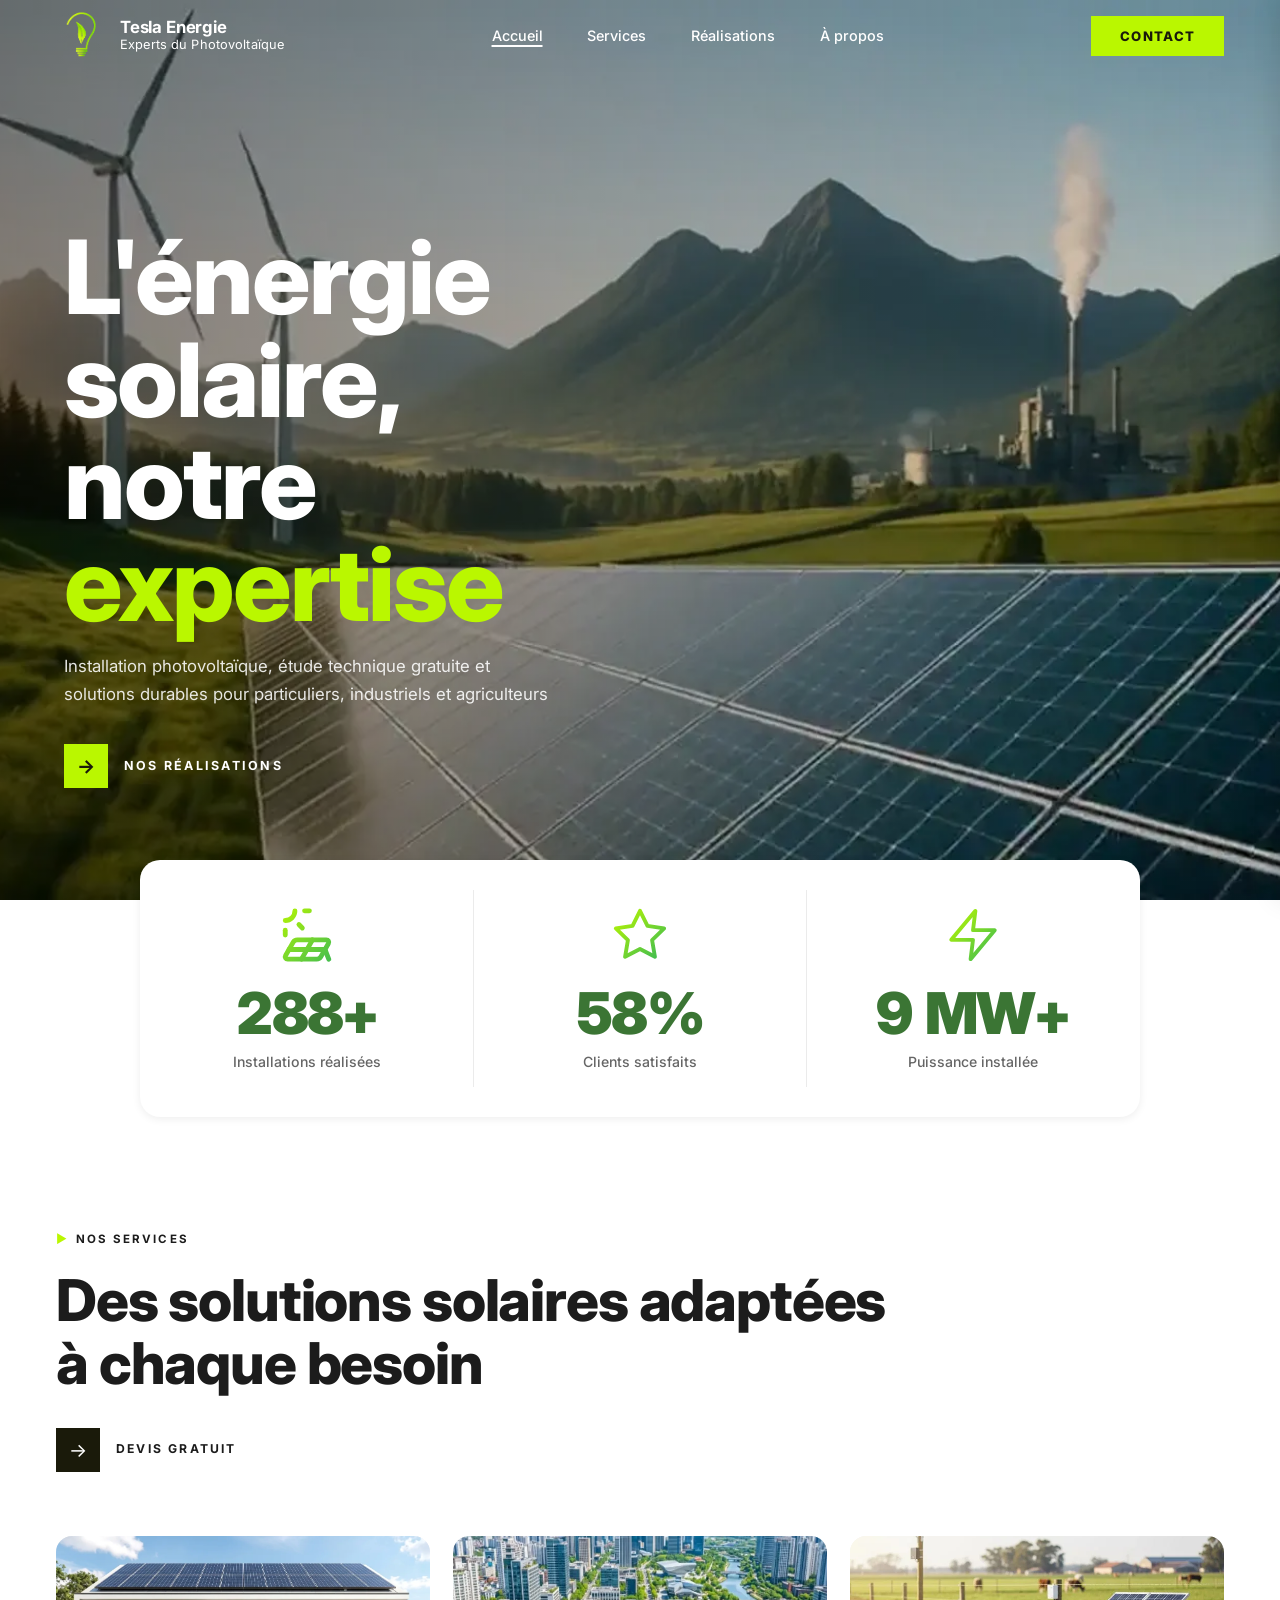
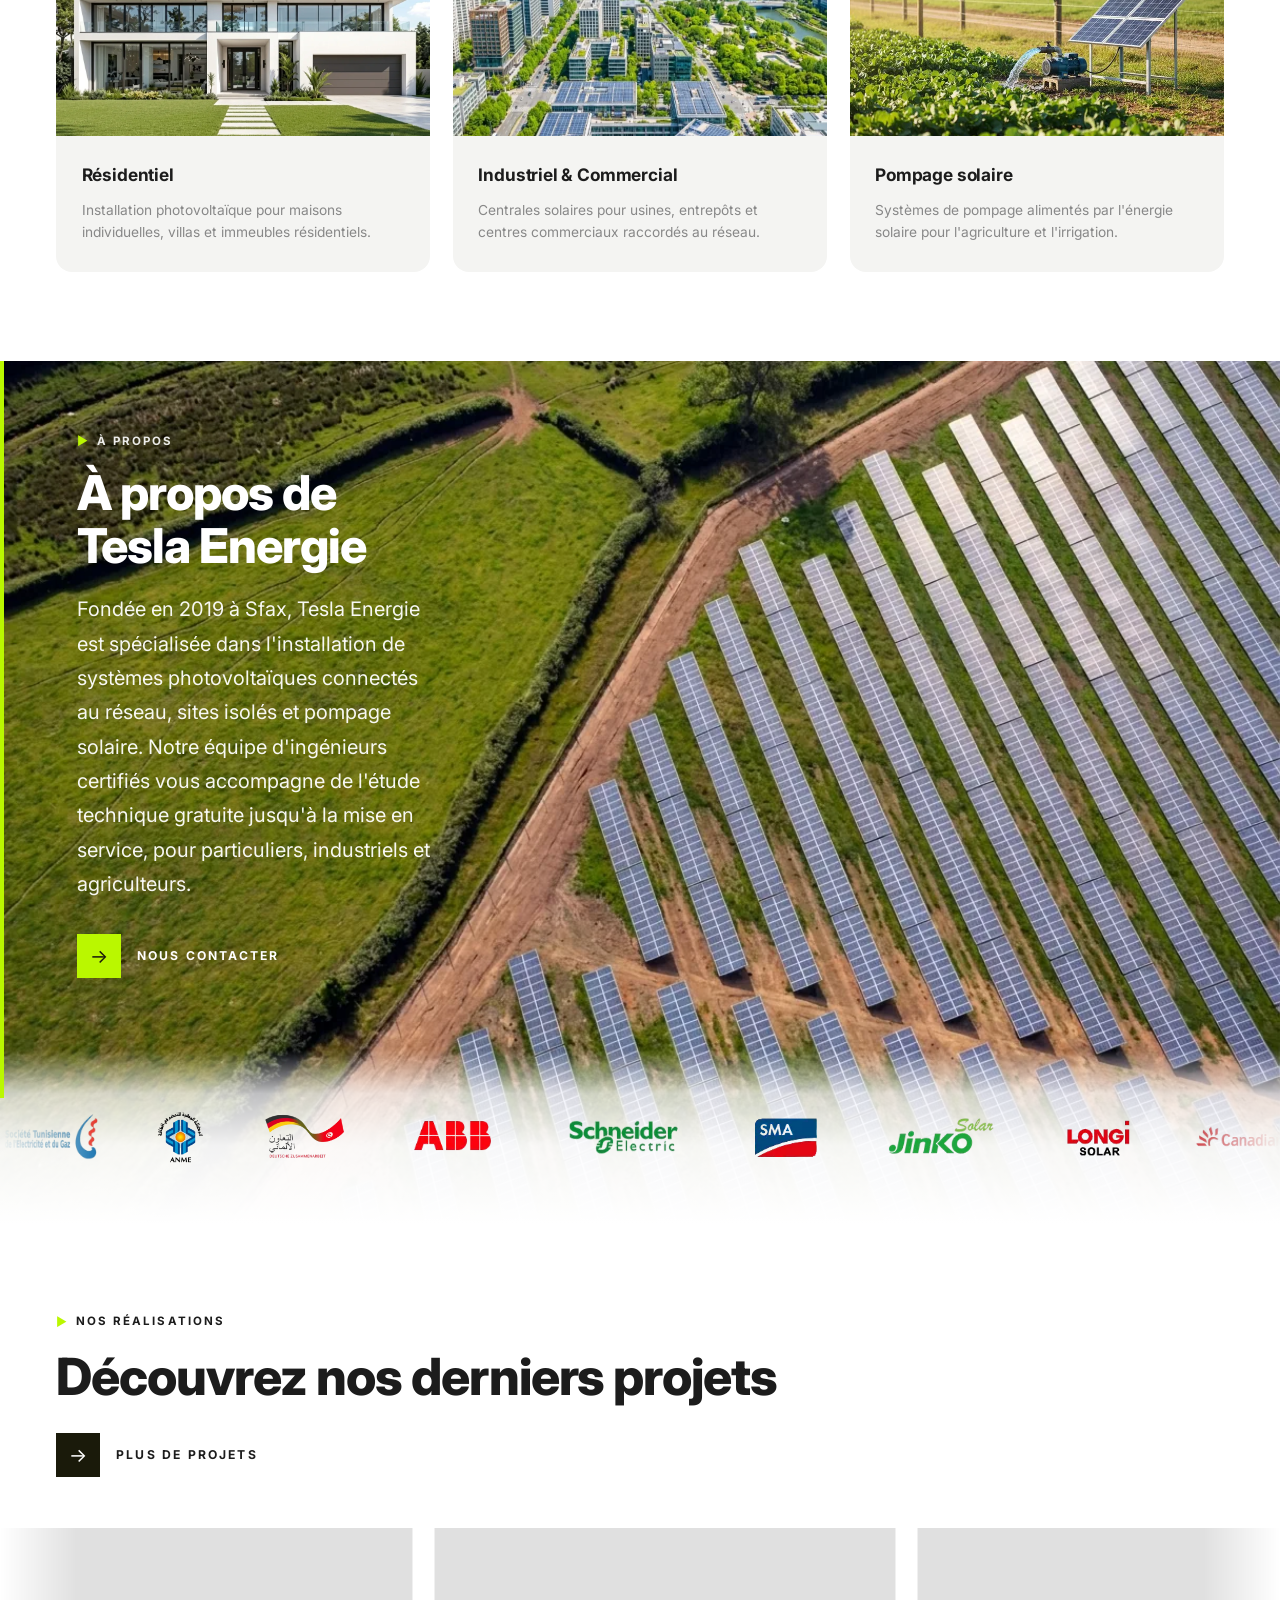
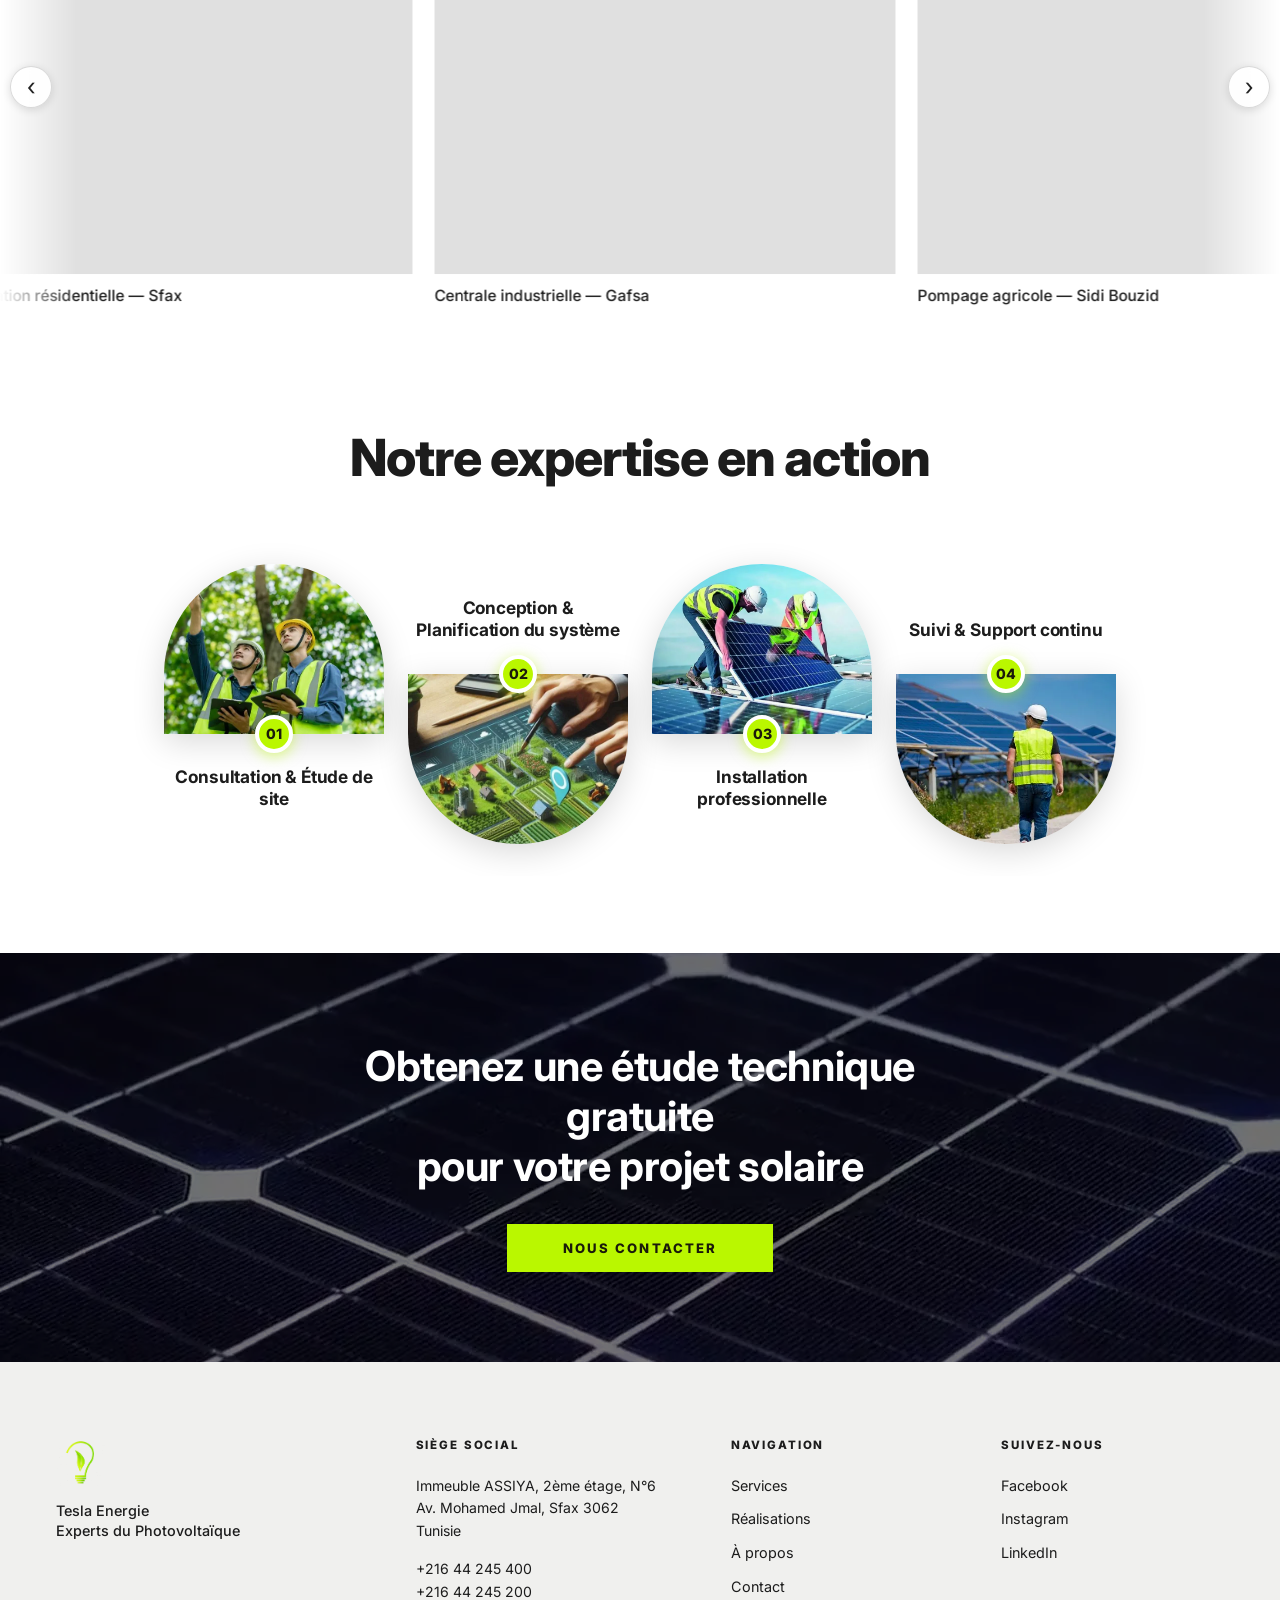
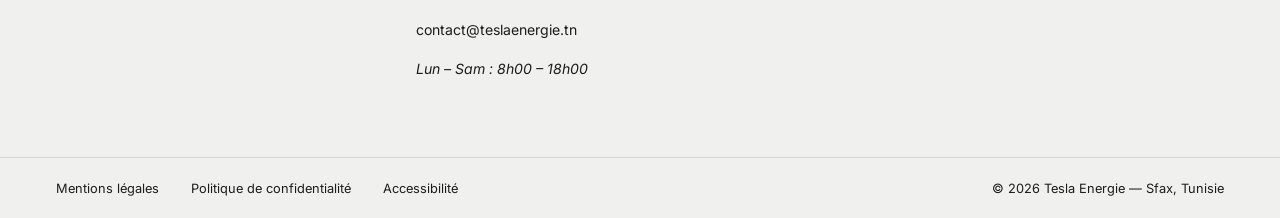
==== commit 40646046: "Fix LCP mobile: override hero visibility + switch Inter to display=optional - Add @media(max-width:7" ====
--- a/index.html
+++ b/index.html
@@ -99,11 +99,11 @@
     }
   }
   </script>
-  <link rel="stylesheet" href="styles.css?v=11" />
+  <link rel="stylesheet" href="styles.css?v=12" />
   <link rel="preconnect" href="https://fonts.googleapis.com" />
   <link rel="preconnect" href="https://fonts.gstatic.com" crossorigin />
-  <link rel="preload" as="style" href="https://fonts.googleapis.com/css2?family=Inter:wght@300;400;500;600;700;800;900&display=swap" onload="this.onload=null;this.rel='stylesheet'" />
-  <noscript><link rel="stylesheet" href="https://fonts.googleapis.com/css2?family=Inter:wght@300;400;500;600;700;800;900&display=swap" /></noscript>
+  <link rel="preload" as="style" href="https://fonts.googleapis.com/css2?family=Inter:wght@300;400;500;600;700;800;900&display=optional" onload="this.onload=null;this.rel='stylesheet'" />
+  <noscript><link rel="stylesheet" href="https://fonts.googleapis.com/css2?family=Inter:wght@300;400;500;600;700;800;900&display=optional" /></noscript>
   <link rel="preload" as="image" href="images-videos/hero-poster-mobile.webp" type="image/webp" fetchpriority="high" media="(max-width: 767px)" />
   <link rel="preload" as="image" href="images-videos/hero-poster.webp" type="image/webp" fetchpriority="high" media="(min-width: 768px)" />
 </head>
--- a/styles.css
+++ b/styles.css
@@ -1647,3 +1647,17 @@
 .error-page__cta:hover .error-page__cta-text {
   letter-spacing: .22em;
 }
+
+/* ===== LCP MOBILE — forcer visibilité immédiate du titre hero ===== */
+/* Neutralise toute animation/transition qui pourrait retarder le paint  */
+/* sur mobile et empêcher Lighthouse de mesurer le LCP correctement.    */
+@media (max-width: 767px) {
+  .hero__title,
+  .hero__word,
+  .hero__content {
+    opacity: 1 !important;
+    transform: none !important;
+    animation: none !important;
+    transition: none !important;
+  }
+}
